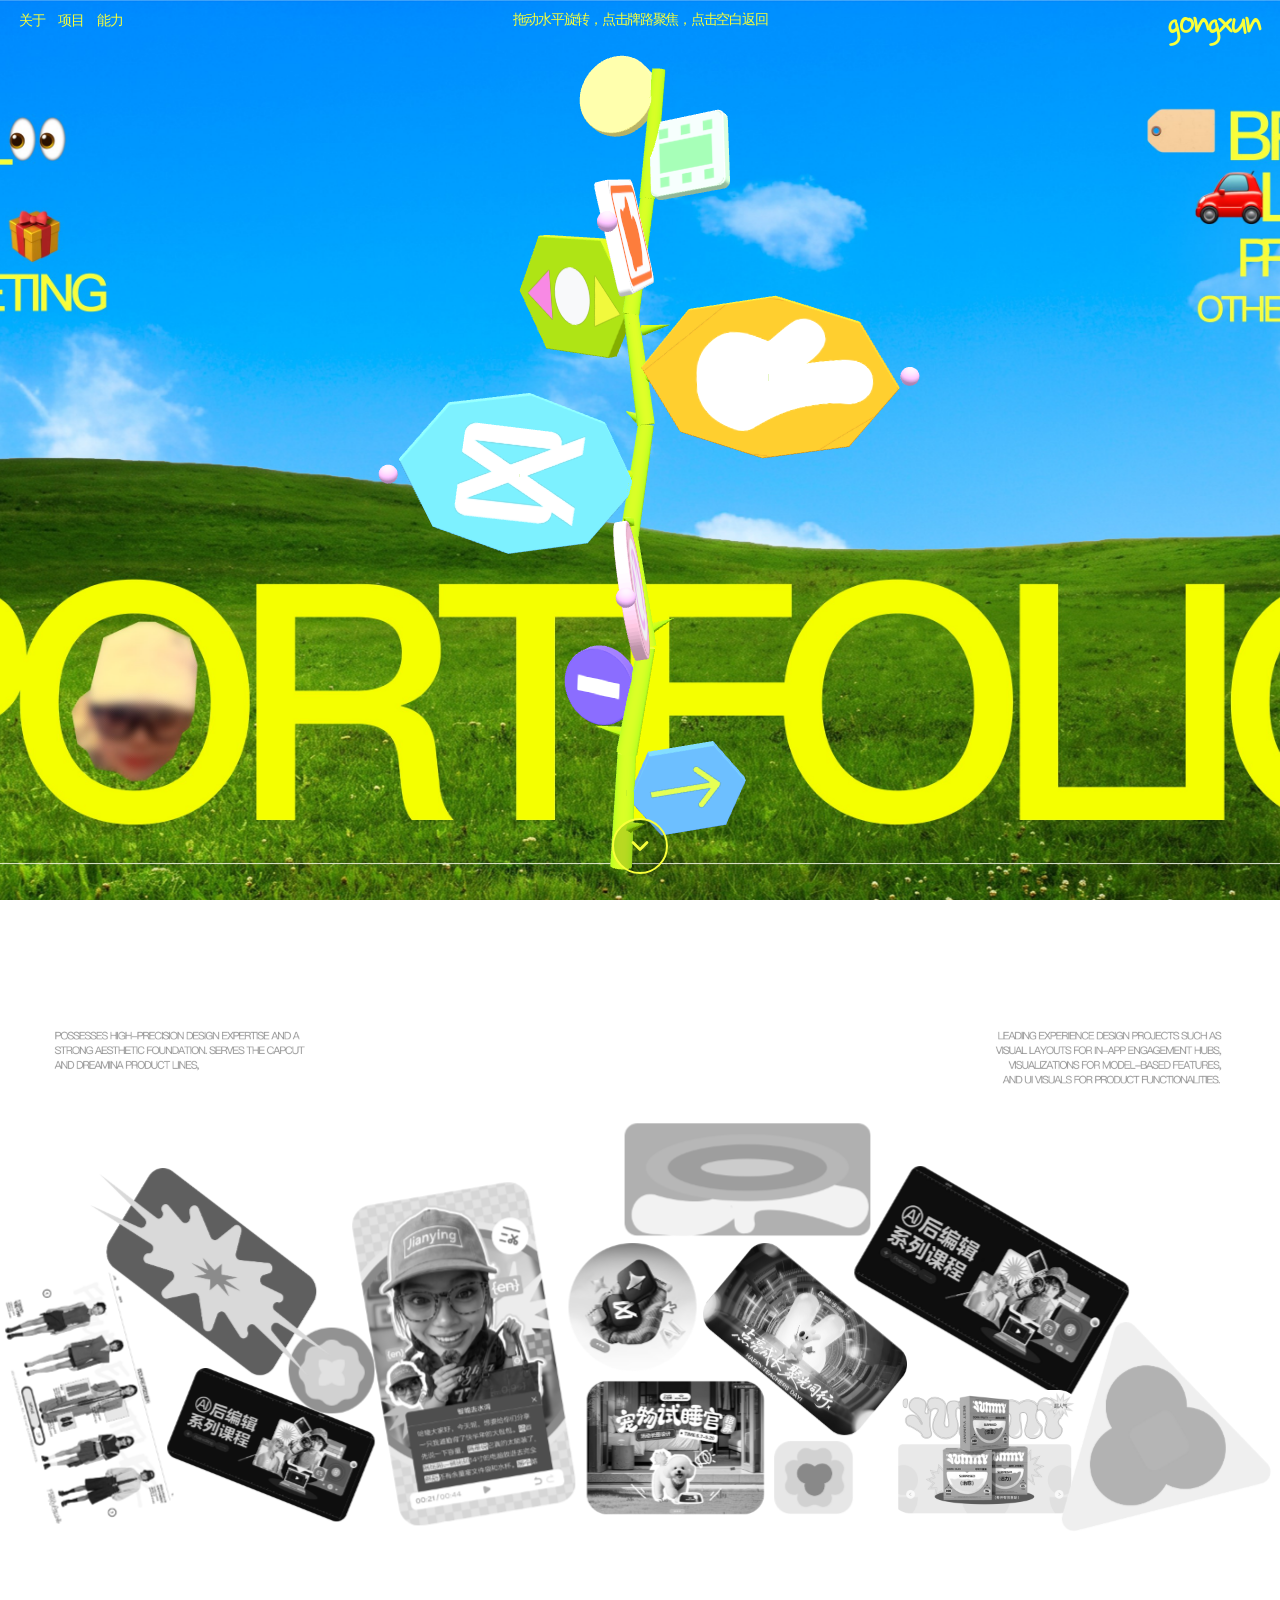
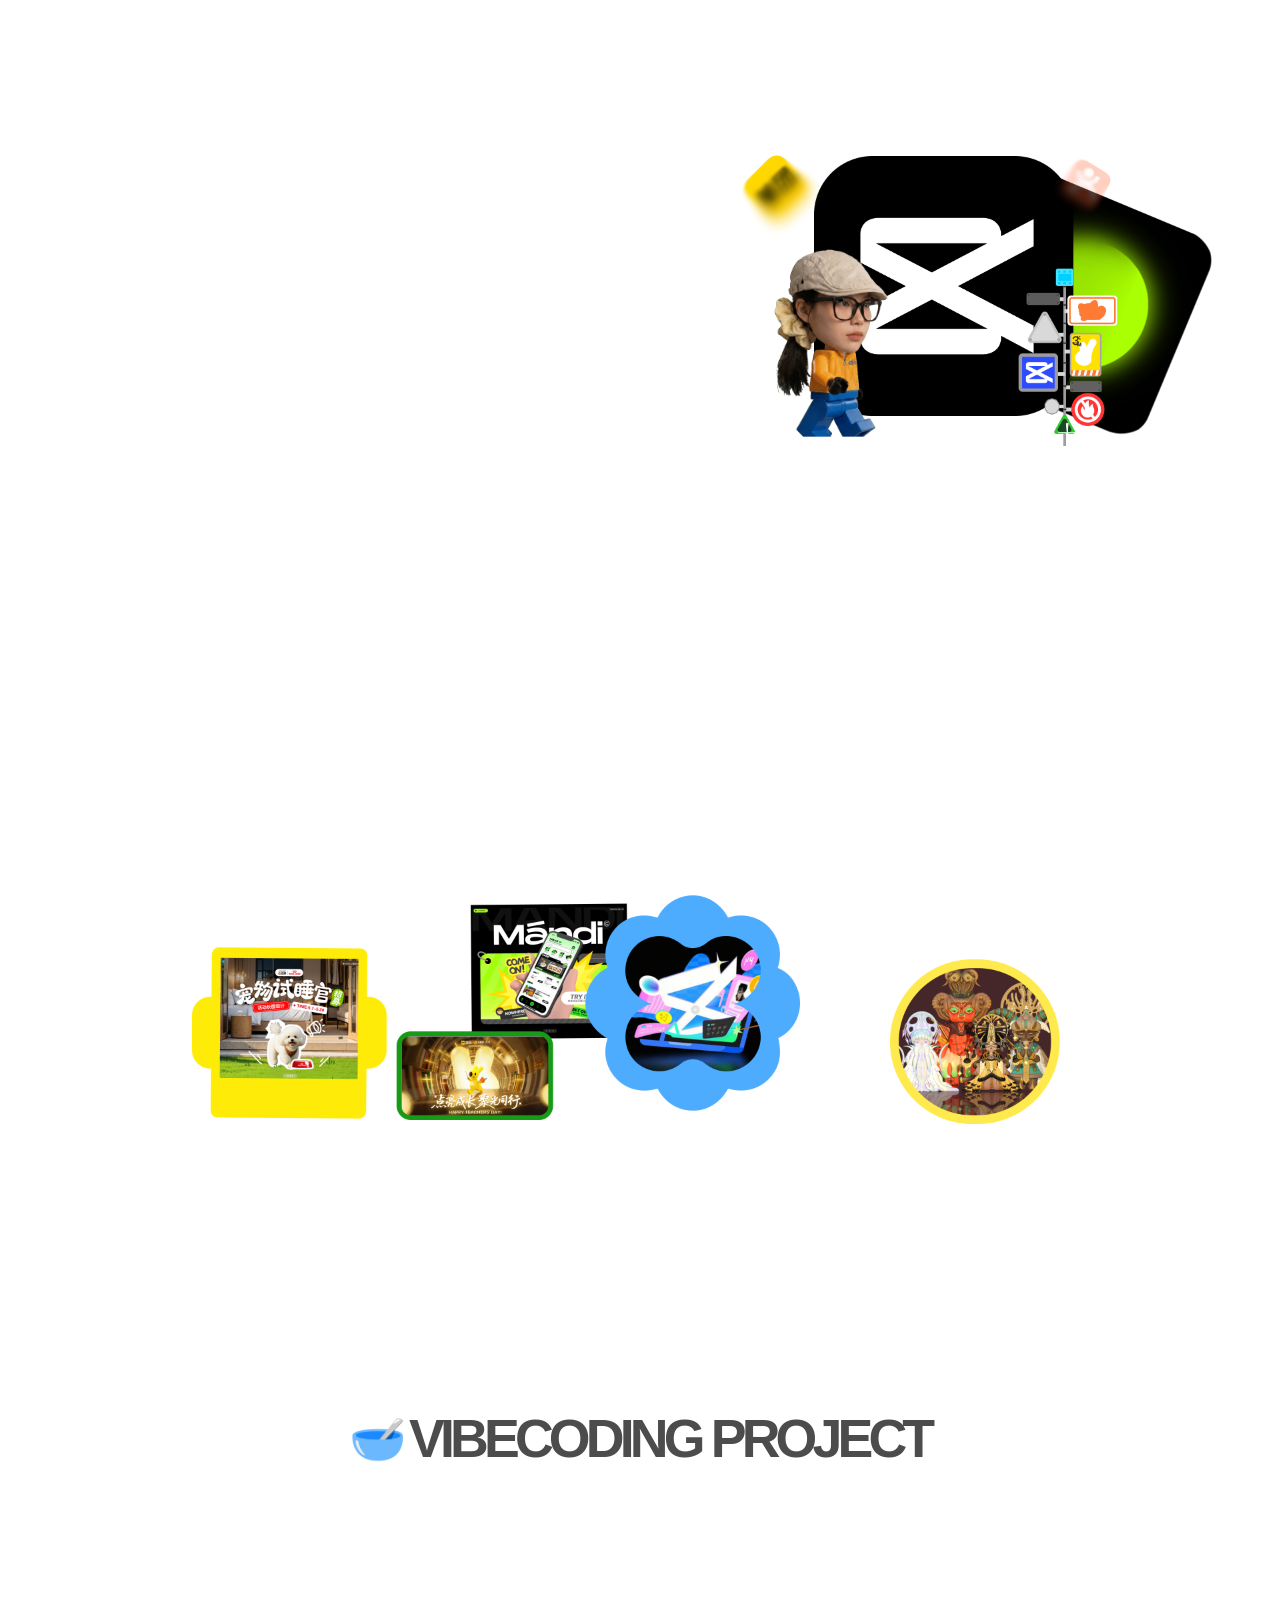
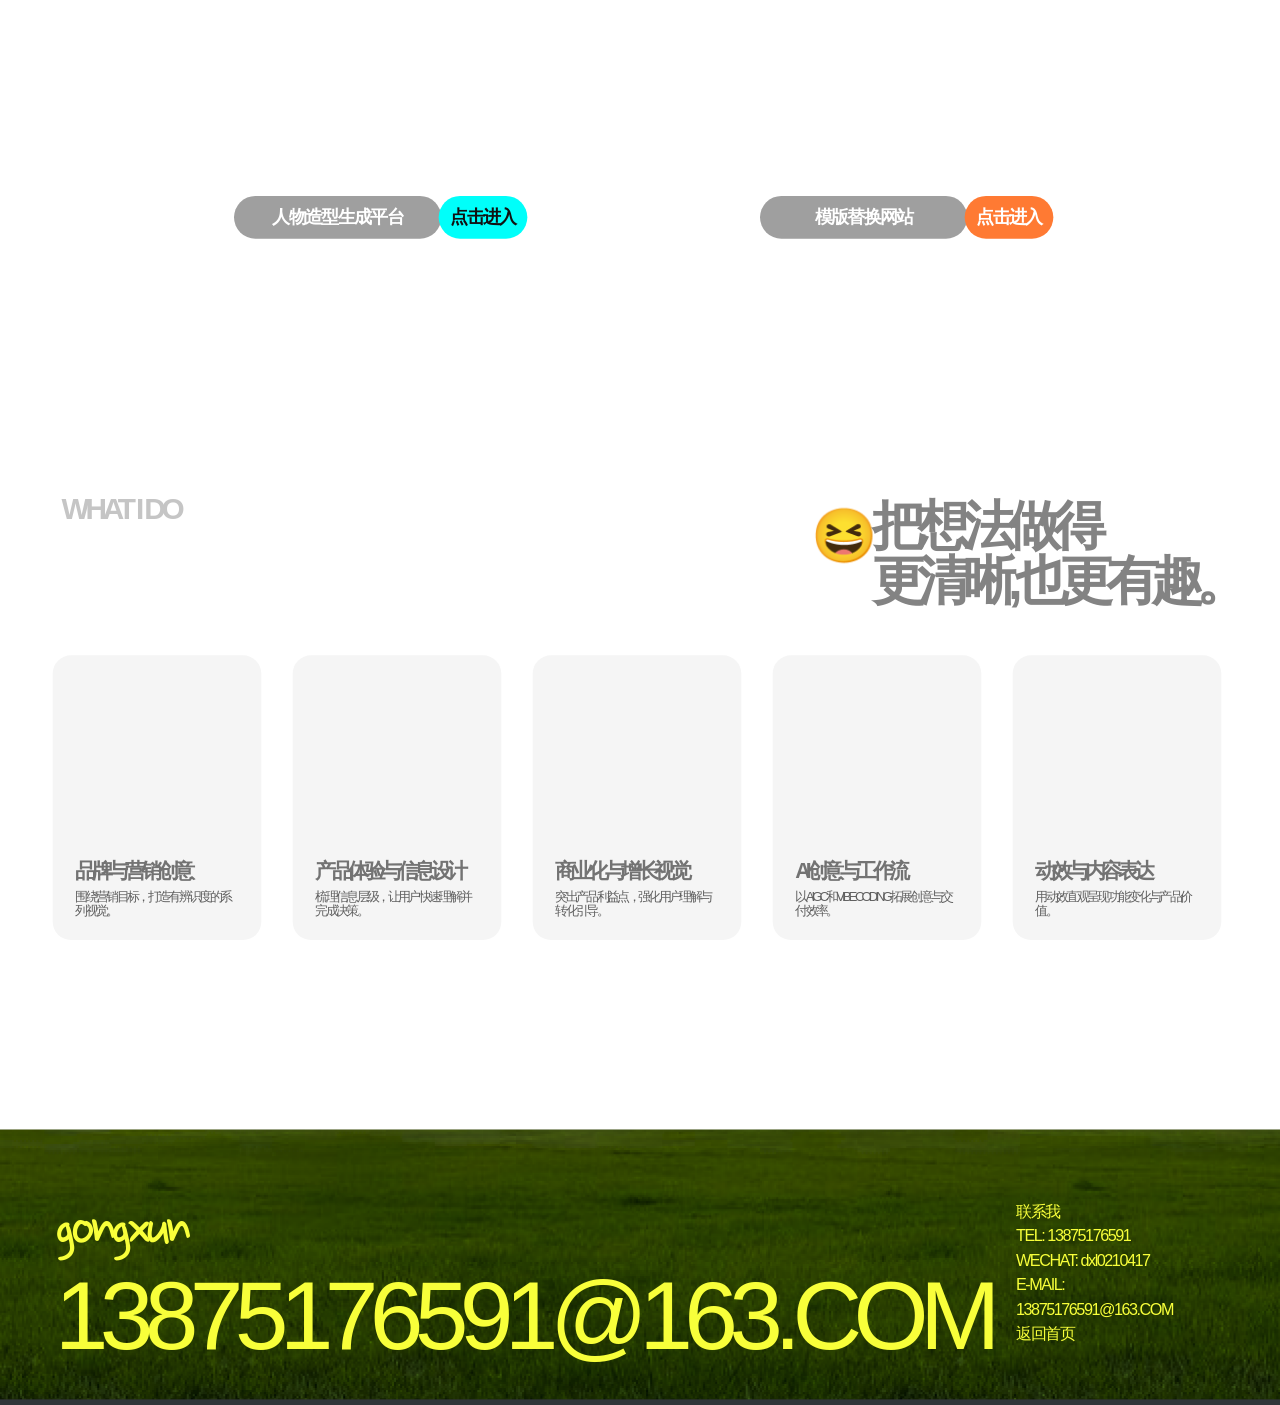
==== portfolio.html @ 045dfbf0 "raise second and third screen snap positions" ====
<!doctype html>
<html lang="zh-CN">
<head>
<meta charset="UTF-8">
<meta name="viewport" content="width=device-width,initial-scale=1,maximum-scale=1,user-scalable=no">
<meta http-equiv="Cache-Control" content="no-store,no-cache,must-revalidate">
<title>gongxun · PORTFOLIO</title>
<link rel="preconnect" href="https://fonts.googleapis.com">
<link rel="preconnect" href="https://fonts.gstatic.com" crossorigin>
<link rel="preload" as="image" href="images/figma-home/portfolio-bg.jpg" fetchpriority="high">
<link href="https://fonts.googleapis.com/css2?family=Nanum+Pen+Script&display=swap" rel="stylesheet">
<style>
*{box-sizing:border-box;margin:0;padding:0}
html,body{width:100%;overflow-x:hidden;background:#fff}
html{scrollbar-width:none}
html::-webkit-scrollbar{display:none}
body{font-family:"PingFang SC","PingFang TC",-apple-system,sans-serif;color:#F8FF3A}
.hero{position:relative;width:100vw;height:100vh;height:100dvh;overflow:hidden;background:#099ff2}
.bg-full{position:absolute;inset:-1px;z-index:0;background:url('images/figma-home/portfolio-bg.jpg') center/cover no-repeat;transition:filter .6s ease,transform .6s ease}
body.detail-on .bg-full{filter:blur(18px) saturate(1.15);transform:scale(1.12)}
#stage3d{position:absolute;inset:0;z-index:1;display:block;width:100%;height:100%;touch-action:none;cursor:grab}
#stage3d:active{cursor:grabbing}
.board{position:absolute;left:50%;top:0;width:1920px;height:1002px;transform:translateX(-50%);transform-origin:top center;z-index:2;pointer-events:none}
.nav{position:absolute;left:29px;top:15px;display:flex;gap:20px;pointer-events:auto}
.nav a{font-size:20.7px;letter-spacing:-0.09em;line-height:29px;color:#F8FF3A;text-decoration:none;cursor:pointer;font-weight:400}
.nav a:hover{text-decoration:underline;text-underline-offset:4px}
.hint{position:absolute;left:50%;top:14px;transform:translateX(-50%);font-size:21.2px;letter-spacing:-0.09em;line-height:30px;white-space:nowrap;color:#F8FF3A}
.logo{position:absolute;right:32px;top:0;font-family:'Nanum Pen Script',cursive;font-size:66px;line-height:76px;letter-spacing:-0.09em;color:#F8FF3A}
.scroll-arrow{position:absolute;left:50%;bottom:26px;transform:translateX(-50%);z-index:5;width:56px;height:56px;border-radius:50%;border:2.5px solid #F8FF3A;color:#F8FF3A;background:rgba(0,0,0,.15);display:flex;align-items:center;justify-content:center;cursor:pointer;pointer-events:auto;transition:opacity .45s ease;animation:arrowBob 1.7s ease-in-out infinite}
.scroll-arrow svg{width:28px;height:28px}
.scroll-arrow:hover{background:rgba(248,255,58,.2)}
@keyframes arrowBob{0%,100%{transform:translateX(-50%) translateY(0)}50%{transform:translateX(-50%) translateY(9px)}}
.detail-panel{position:fixed;z-index:3;top:22%;pointer-events:none;opacity:0;transition:opacity .5s ease .18s,transform .5s ease .18s}
.detail-panel.side-r{right:3.5%;width:39%;text-align:left;transform:translateX(40px)}
.detail-panel.side-l{left:3.5%;width:39%;text-align:left;transform:translateX(-40px)}
body.detail-on .detail-panel{opacity:1;transform:none}
.dt{font-size:min(32px,1.67vw);font-weight:600;color:#fff;letter-spacing:-0.06em;line-height:1.4;text-shadow:0 2px 18px rgba(0,40,80,.45)}
.dm{margin-top:.8em;font-size:min(19px,.99vw);line-height:1.5;color:rgba(255,255,255,.9);letter-spacing:-0.04em;text-shadow:0 2px 14px rgba(0,40,80,.4)}
.db{font-size:min(19px,.99vw);line-height:1.65;color:rgba(255,255,255,.96);letter-spacing:-0.03em;margin-top:.5em;text-shadow:0 2px 14px rgba(0,40,80,.45)}
.lower{position:relative;width:100%;overflow:hidden;background:#fff}
.lower-inner{position:absolute;left:50%;top:0;width:1920px;height:5558px;transform:translateX(-50%);transform-origin:top center}
.lower-inner img{position:absolute;display:block;user-select:none;-webkit-user-drag:none}
.sec1{top:0;left:-3px;width:1920px;height:2394px}
.sec2{top:1821px;left:-14px;width:1941px;height:1552px}
.grass{top:3950px;left:-61px;width:2107px;height:999px}
.wcard{position:absolute;top:4433px;width:313px;height:427px;background:#f5f5f5;border-radius:27.5px}
.wc1{left:79px}.wc2{left:439px}.wc3{left:799px}.wc4{left:1159px}.wc5{left:1519px}
.wcard .f1{left:41px;top:39px;width:229px;height:229px}
.wcard .f2a{left:41px;top:39px;width:229px;height:229px}
.wcard .f2b{left:48px;top:46px;width:215px;height:215px}
.wcard .f3b{left:44px;top:43px;width:225px;height:225px}
.wcard .f3a{left:44px;top:32px;width:229px;height:229px}
.wcard .f4{left:37px;top:39px;width:238px;height:228px}
.wcard .f5a{left:44px;top:43px;width:225px;height:225px}
.wcard .f5b{left:55px;top:55px;width:202px;height:202px}
.wc-title{position:absolute;left:34px;top:307px;font-weight:600;font-size:31.8px;line-height:33px;letter-spacing:-7.3px;color:#737373;white-space:nowrap}
.wc-desc{position:absolute;left:34px;top:351px;width:244px;font-weight:300;font-size:19.8px;line-height:20.5px;letter-spacing:-4.5px;color:#606060}
.foot{position:absolute;left:-31px;top:5144px;width:1982px;height:693px;overflow:hidden}
.foot>img{left:0;top:0;width:1982px;height:693px}
.foot::after{content:"";position:absolute;left:0;top:405px;width:100%;height:9px;background:#303438;z-index:2}
.foot-gx{position:absolute;left:113px;top:100px;font-family:'Nanum Pen Script',cursive;font-weight:400;font-size:94.5px;line-height:109px;letter-spacing:-8.5px;color:#F8FF3A}
.foot-contact{position:absolute;left:1555px;top:105px;width:308px;font-weight:400;font-size:24.3px;line-height:36.8px;letter-spacing:-2.2px;color:#F8FF3A;white-space:pre-line;text-align:left}
.foot-email{position:absolute;left:113px;top:170px;font-weight:400;font-size:144.8px;line-height:218.7px;letter-spacing:-13px;color:#F8FF3A;white-space:nowrap;text-transform:uppercase}
.profile-composition{position:absolute;left:0;top:1200px;width:1920px;height:700px;overflow:hidden;background:#fff;z-index:4;color:#969696}
.profile-copy-img{position:absolute;left:117px;top:84px;width:714px;height:533px;z-index:2}
.collage-blank{position:absolute;left:-80px;top:302px;width:2080px;height:784px;background:#fff;z-index:2}
.piece-wrap{position:absolute;left:0;top:0;z-index:3;will-change:transform;backface-visibility:hidden;transform-style:preserve-3d;contain:layout paint;pointer-events:auto;-webkit-user-drag:none}
.piece{position:absolute;left:0;top:0;width:100%;height:100%;pointer-events:none;-webkit-user-drag:none;user-select:none}
.pc-gray{filter:grayscale(1)}
.pc-color{opacity:0;transition:opacity .35s ease}
.piece-wrap:hover .pc-color{opacity:1}
#sceneLayer{position:absolute;left:0;top:0;width:100%;height:100%;z-index:3;pointer-events:none}
.scene-img{position:absolute;display:block;-webkit-user-drag:none;user-select:none;pointer-events:none;transform-origin:50% 50%}
.scene-fan{will-change:transform}
.scene-hit{position:absolute;left:990px;top:20px;width:900px;height:650px;z-index:8;pointer-events:auto}
.vibe-link{position:absolute;z-index:9;display:block}
.garden-blank{position:absolute;left:-80px;top:1997px;width:2080px;height:1009px;background:#fff;z-index:1}
.garden-base{position:absolute;left:282.9px;top:2540.9px;width:1303px;height:331.5px;z-index:2;pointer-events:none;user-select:none;-webkit-user-drag:none}
.garden-title{position:absolute;left:501px;top:2105px;width:917px;z-index:4;font-weight:600;font-size:80.5px;line-height:83.4px;letter-spacing:-7.25px;color:#4c4c4c;text-transform:uppercase;white-space:nowrap;opacity:0;transition:opacity .6s ease;display:flex;align-items:center;justify-content:center}
.garden-title.shown{opacity:1}
.section-title-icon{display:flex;align-items:center;justify-content:center;flex:none;font-size:69px;line-height:1;letter-spacing:0;margin-right:4px}
.section-title-text{display:block}
.garden-label{position:absolute;z-index:4;color:#6a6a6a;font-size:19.35px;line-height:31px;white-space:nowrap;pointer-events:none;opacity:0;transition:opacity .55s ease}
.garden-label.shown{opacity:1}
.garden-label .zh{font-weight:600}
.garden-label .en{font-weight:400;margin-top:-10.4px}
#gardenSvg{position:absolute;left:0;top:0;width:1920px;height:5558px;z-index:4;pointer-events:none;overflow:visible}
#gardenSvg path,#gardenSvg circle{opacity:0;transition:opacity .55s ease}
#gardenSvg path.shown,#gardenSvg circle.shown{opacity:1}
.vibe-blank{position:absolute;left:-80px;top:3006px;width:2080px;height:944px;background:#fff;z-index:1}
.vibe-shot{z-index:2;border-radius:41px;object-fit:cover}
.vibe-title{position:absolute;left:501px;top:3167px;width:917px;z-index:4;font-weight:600;font-size:80.5px;line-height:83.4px;letter-spacing:-7.25px;color:#4c4c4c;text-transform:uppercase;white-space:nowrap;display:flex;align-items:center;justify-content:center}
.vibe-pill{position:absolute;z-index:4;height:64px;border-radius:32px;background:#9f9f9f;display:flex;align-items:center;justify-content:center;font-weight:600;font-size:27.1px;line-height:28.1px;letter-spacing:-2.44px;color:#fff}
.vibe-btn{position:absolute;z-index:4;width:133px;height:64px;border-radius:32px;display:flex;align-items:center;justify-content:center;font-weight:600;font-size:27.1px;line-height:28.1px;letter-spacing:-2.44px}
.vibe-btn.cyan{background:#00fffa;color:#111}
.vibe-btn.orange{background:#ff7a33;color:#fff}
.what-en{position:absolute;left:34px;top:4191px;width:295px;z-index:4;font-weight:600;font-size:44.65px;line-height:46.26px;letter-spacing:-6.25px;color:#c5c5c5;text-align:center}
.what-emoji{position:absolute;left:1216px;top:4213px;width:80px;height:59px;z-index:4;font-size:79.7px;line-height:82.6px;overflow:visible}
.what-cn{position:absolute;left:1308px;top:4198px;width:565px;z-index:4;font-weight:600;font-size:79.7px;line-height:82.6px;letter-spacing:-11.96px;color:#838383}
#flowerMask{position:absolute;left:0;top:0;width:100%;height:100%;z-index:2;pointer-events:none}
#flowerMask img{position:absolute;display:block}
#flowerLayer{position:absolute;left:0;top:0;width:100%;height:100%;z-index:3;pointer-events:none}
.flower{position:absolute;transform-origin:50% 100%;pointer-events:auto;cursor:pointer;will-change:transform}
.flower img{position:absolute;display:block;pointer-events:none;-webkit-user-drag:none;user-select:none}
.flower.nopdf{cursor:default}
.pdf-backdrop{position:fixed;inset:0;z-index:50;display:flex;align-items:center;justify-content:center;background:rgba(28,28,32,.42);backdrop-filter:blur(14px);-webkit-backdrop-filter:blur(14px);opacity:0;pointer-events:none;transition:opacity .3s ease}
.pdf-backdrop.open{opacity:1;pointer-events:auto}
.pdf-win{position:relative;width:min(88vw,1040px);height:84vh;max-height:880px;background:#4b4f54;border-radius:24px;overflow:hidden;box-shadow:0 30px 90px rgba(0,0,0,.38);display:flex;flex-direction:column;transform:scale(.95) translateY(12px);transition:transform .32s cubic-bezier(.22,1,.36,1)}
.pdf-backdrop.open .pdf-win{transform:scale(1) translateY(0)}
.pdf-bar{position:absolute;top:0;left:0;right:0;z-index:3;display:flex;align-items:center;gap:14px;padding:0 22px;height:62px;background:rgba(255,255,255,.86);backdrop-filter:blur(14px);-webkit-backdrop-filter:blur(14px);border-bottom:1px solid rgba(0,0,0,.06);transition:opacity .28s ease,transform .28s ease}
.pdf-win.idle .pdf-bar{opacity:0;transform:translateY(-12px);pointer-events:none}
.pdf-title{font-weight:600;font-size:17px;color:#333;letter-spacing:-.2px;flex:1;min-width:0;white-space:nowrap;overflow:hidden;text-overflow:ellipsis}
.pdf-ext{flex:none;font-size:13px;font-weight:600;color:#777;border:1px solid #dcdcdc;border-radius:20px;padding:5px 12px;text-decoration:none;transition:border-color .2s,color .2s,background .2s}
.pdf-ext:hover{border-color:#bbb;color:#444;background:rgba(255,255,255,.7)}
.pdf-close{flex:none;width:38px;height:38px;border-radius:50%;border:none;background:#f0f0f0;color:#666;font-size:17px;line-height:1;cursor:pointer;display:flex;align-items:center;justify-content:center;transition:background .2s,color .2s}
.pdf-close:hover{background:#e2e2e2;color:#111}
.pdf-scroll{flex:1;overflow-y:auto;overflow-x:hidden;overflow-anchor:none;display:flex;flex-direction:column;align-items:stretch;gap:0;padding:0;scrollbar-width:none;-ms-overflow-style:none}
.pdf-scroll::-webkit-scrollbar{width:0;height:0;display:none}
.pdf-page{flex:none;width:100%;background:#fff;overflow:hidden}
.pdf-page canvas{display:block;width:100%;height:auto}
.pdf-loading{margin:auto;color:rgba(255,255,255,.85);font-size:15px;letter-spacing:.5px}
.pdf-fallback{flex:1;width:100%;border:0;background:#fff}
html.pdf-lock,body.pdf-lock{overflow:hidden}
</style>
<script type="importmap">{"imports":{"three":"./vendor/three.module.js","three/addons/":"./vendor/three-addons/"}}</script>
</head>
<body>
<section class="hero">
<div class="bg-full"></div>
<div class="board">
  <nav class="nav">
    <a href="#">关于</a>
    <a href="#">项目</a>
    <a href="#">能力</a>
  </nav>
  <div class="hint">拖动水平旋转，点击牌路聚焦，点击空白返回</div>
  <div class="logo">gongxun</div>
</div>
<!-- #region debug-point A:canvas-access -->
<canvas id="stage3d" role="button" aria-label="3D 藤蔓调试画布"></canvas>
<!-- #endregion -->
<div class="scroll-arrow" id="scrollArrow" role="button" aria-label="向下滚动"><svg viewBox="0 0 24 24" fill="none" stroke="currentColor" stroke-width="2.4" stroke-linecap="round" stroke-linejoin="round"><path d="M6 9l6 6 6-6"/></svg></div>
</section>
<div class="detail-panel" id="detailPanel">
  <div class="dt" id="dTitle"></div>
  <div class="dm" id="dMeta"></div>
  <div id="dBody"></div>
</div>
<div class="pdf-backdrop" id="pdfBackdrop">
  <div class="pdf-win" role="dialog" aria-modal="true" aria-labelledby="pdfTitle">
    <div class="pdf-bar">
      <div class="pdf-title" id="pdfTitle"></div>
      <a class="pdf-ext" id="pdfExt" href="#" target="_blank" rel="noopener">新窗口打开</a>
      <button class="pdf-close" id="pdfClose" aria-label="关闭">✕</button>
    </div>
    <div class="pdf-scroll" id="pdfScroll"></div>
  </div>
</div>
<main class="lower" id="lower">
<div class="lower-inner" id="lowerInner">
  <img class="sec1" data-src="images/figma-home/lower-sec1.png" alt="" loading="lazy" decoding="async">
  <img class="sec2" data-src="images/figma-home/lower-sec2.png" alt="" loading="lazy" decoding="async">
  <section class="profile-composition" id="profile" aria-label="个人简介">
    <img class="profile-copy-img" src="images/figma-home/profile-copy-hd.png?v=20260921" alt="龚珣个人简介" decoding="async">
    <div id="sceneLayer"></div>
    <div class="scene-hit" id="sceneHit" tabindex="0" aria-label="右侧动态场景"></div>
  </section>
  <img class="grass" data-src="images/figma-home/lower-grass.png" alt="" loading="lazy" decoding="async">
  <div class="collage-blank"></div>
  <div id="pieceLayer"></div>
  <div id="flowerMask"></div>
  <div id="flowerLayer"></div>
  <div class="garden-blank"></div>
  <img class="garden-base" data-src="images/figma-home/garden-base.png?v=20260901b" alt="" loading="lazy" decoding="async">
  <div class="garden-title"><span class="section-title-icon">🔑</span><span class="section-title-text">Key Projects</span></div>
  <svg id="gardenSvg" viewBox="0 0 1920 5558" xmlns="http://www.w3.org/2000/svg">
    <g stroke="#b5b5b5" stroke-width="2" fill="none">
      <path d="M356 2411 V2458"/>
      <path d="M645 2336 V2598"/>
      <path d="M914 2285 V2352"/>
      <path d="M1074 2336 V2410"/>
      <path d="M1317 2321 V2438"/>
      <path d="M1609 2449 V2523 H1562"/>
    </g>
    <g>
      <circle cx="356" cy="2413" r="5" fill="#ffe100"/>
      <circle cx="645" cy="2336" r="5" fill="#179b17"/>
      <circle cx="914" cy="2285" r="5" fill="#ff9009"/>
      <circle cx="1074" cy="2336" r="5" fill="#4eacff"/>
      <circle cx="1317" cy="2320" r="5" fill="#e7ff30"/>
      <circle cx="1609" cy="2449" r="5" fill="#ffea4e"/>
    </g>
  </svg>
  <div class="garden-label" style="left:267px;top:2352px;width:295px"><div class="zh">大众点评实习设计作品</div><div class="en">Dazhong Dianping Design Works</div></div>
  <div class="garden-label" style="left:549px;top:2275px;width:203px"><div class="zh">美团实习设计作品</div><div class="en">Meituan Design Works</div></div>
  <div class="garden-label" style="left:835px;top:2223px;width:150px"><div class="zh">IU设计作品</div><div class="en">IU Design Works</div></div>
  <div class="garden-label" style="left:1016px;top:2267px;width:238px"><div class="zh">剪映商业化设计作品</div><div class="en">Commercial Design Works</div></div>
  <div class="garden-label" style="left:1232px;top:2236px;width:203px"><div class="zh">品牌设计作品</div><div class="en">Internship design work</div></div>
  <div class="garden-label" style="left:1534px;top:2386px;width:148px"><div class="zh">IP设计作品</div><div class="en">IP Design Works</div></div>
  <div class="vibe-blank"></div>
  <img class="vibe-shot" src="images/figma-home/vibe-studio.png?v=20260921" style="left:181px;top:3332px;width:741px;height:383px" alt="人物造型生成平台工作台" decoding="async">
  <img class="vibe-shot" data-src="images/figma-home/vibe-poster.png" style="left:988px;top:3332px;width:743px;height:383px" alt="模版替换网站工作台" loading="lazy" decoding="async">
  <div class="vibe-title"><span class="section-title-icon">🥣</span><span class="section-title-text">Vibecoding project</span></div>
  <div class="vibe-pill" style="left:351px;top:3744px;width:311px">人物造型生成平台</div>
  <div class="vibe-pill" style="left:1140px;top:3744px;width:311px">模版替换网站</div>
  <div class="vibe-btn cyan" style="left:658px;top:3744px">点击进入</div>
  <div class="vibe-btn orange" style="left:1447px;top:3744px">点击进入</div>
  <a class="vibe-link" href="https://figure-atelier-style-skills.popo20190919.chatgpt.site/atelier" target="_blank" rel="noopener" style="left:658px;top:3744px;width:133px;height:64px" aria-label="进入人物造型生成平台"></a>
  <a class="vibe-link" href="poster.html" style="left:1447px;top:3744px;width:133px;height:64px" aria-label="进入模版替换网站"></a>
  <div class="what-en">WHAT I DO</div>
  <div class="what-emoji">😆</div>
  <div class="what-cn">把想法做得<br>更清晰,也更有趣。</div>
  <div class="wcard wc1">
    <img class="f1" data-src="images/figma-home/flower1.png" alt="" loading="lazy" decoding="async">
    <div class="wc-title">品牌与营销创意</div>
    <div class="wc-desc">围绕营销目标，打造有辨识度的系列视觉。</div>
  </div>
  <div class="wcard wc2">
    <img class="f2a" data-src="images/figma-home/flower2-bg.png" alt="" loading="lazy" decoding="async">
    <img class="f2b" data-src="images/figma-home/flower2-fg.png" alt="" loading="lazy" decoding="async">
    <div class="wc-title">产品体验与信息设计</div>
    <div class="wc-desc">梳理信息层级，让用户快速理解并完成决策。</div>
  </div>
  <div class="wcard wc3">
    <img class="f3b" data-src="images/figma-home/flower3-bg.png" alt="" loading="lazy" decoding="async">
    <img class="f3a" data-src="images/figma-home/flower3-fg.png" alt="" loading="lazy" decoding="async">
    <div class="wc-title">商业化与增长视觉</div>
    <div class="wc-desc">突出产品利益点，强化用户理解与转化引导。</div>
  </div>
  <div class="wcard wc4">
    <img class="f4" data-src="images/figma-home/flower5.png" alt="" loading="lazy" decoding="async">
    <div class="wc-title">AI创意与工作流</div>
    <div class="wc-desc">以AIGC和VIBE CODING拓展创意与交付效率。</div>
  </div>
  <div class="wcard wc5">
    <img class="f5a" data-src="images/figma-home/flower4-bg.png" alt="" loading="lazy" decoding="async">
    <img class="f5b" data-src="images/figma-home/flower4-fg.png" alt="" loading="lazy" decoding="async">
    <div class="wc-title">动效与内容表达</div>
    <div class="wc-desc">用动效直观呈现功能变化与产品价值。</div>
  </div>
  <footer class="foot">
    <img data-src="images/figma-home/lower-footer.png" alt="" loading="lazy" decoding="async">
    <div class="foot-gx">gongxun</div>
    <div class="foot-contact">联系我
TEL: 13875176591
WECHAT: dxl0210417
E-MAIL: 13875176591@163.COM
返回首页</div>
    <div class="foot-email">13875176591@163.com</div>
  </footer>
</div>
</main>
<script>
(function(){
  var io=new IntersectionObserver(function(es){
    es.forEach(function(en){
      if(en.isIntersecting){
        var im=en.target;
        if(im.dataset&&im.dataset.src){im.src=im.dataset.src;im.removeAttribute('data-src');}
        io.unobserve(im);
      }
    });
  },{rootMargin:'350px 0px'});
  function reg(n){if(n&&n.nodeType===1){if(n.tagName==='IMG'&&n.dataset&&n.dataset.src)io.observe(n);if(n.querySelectorAll)n.querySelectorAll('img[data-src]').forEach(function(im){io.observe(im);});}}
  document.querySelectorAll('img[data-src]').forEach(function(im){io.observe(im);});
  new MutationObserver(function(muts){
    muts.forEach(function(m){m.addedNodes&&m.addedNodes.forEach(reg);});
  }).observe(document.documentElement,{childList:true,subtree:true});
})();
</script>
<script type="module">
import * as THREE from'three';
import{OrbitControls}from'three/addons/controls/OrbitControls.js';

const scene=new THREE.Scene();
const camera=new THREE.PerspectiveCamera(31,innerWidth/innerHeight,.1,100);
camera.position.set(11.2,0.4,18.0);
const renderer=new THREE.WebGLRenderer({antialias:true,alpha:true,canvas:document.getElementById('stage3d')});
renderer.setPixelRatio(Math.min(devicePixelRatio,2));
renderer.setSize(innerWidth,innerHeight);
renderer.setClearColor(0x000000,0);
renderer.outputColorSpace=THREE.SRGBColorSpace;

scene.add(new THREE.HemisphereLight(0xffffff,0xc7c9cc,2.5));
const key=new THREE.DirectionalLight(0xffffff,3.5);key.position.set(6,10,9);scene.add(key);
const fill=new THREE.DirectionalLight(0xdbe3ef,1.4);fill.position.set(-8,3,-7);scene.add(fill);
const rig=new THREE.Group();scene.add(rig);

const trunkMat=new THREE.MeshStandardMaterial({color:0xb9ff12,roughness:.82,metalness:0}),
branchMat=new THREE.MeshStandardMaterial({color:0xa9ef00,roughness:.86,metalness:0}),
thornMat=new THREE.MeshStandardMaterial({color:0xa3e900,roughness:.88,metalness:0}),
budMat=new THREE.MeshStandardMaterial({color:0xf0b9f3,roughness:.88,metalness:0});

function cylinderSeg(a,b,r,mat,radial=18){
 const d=new THREE.Vector3().subVectors(b,a),m=new THREE.Vector3().addVectors(a,b).multiplyScalar(.5);
 const mesh=new THREE.Mesh(new THREE.CylinderGeometry(r*.84,r,d.length(),radial),mat);
 mesh.position.copy(m);
 mesh.quaternion.setFromUnitVectors(new THREE.Vector3(0,1,0),d.clone().normalize());
 rig.add(mesh);return mesh;
}
const trunkPts=[[-.28,-5.25,.02],[-.18,-3.75,.04],[.08,-2.35,-.03],[-.15,-.9,.02],[.08,.55,-.02],[-.12,2,.03],[.1,3.5,-.02],[.3,5.15,.02]].map(p=>new THREE.Vector3(...p));
for(let i=0;i<trunkPts.length-1;i++)cylinderSeg(trunkPts[i],trunkPts[i+1],.145-i*.007,trunkMat,22);
function trunkX(y){for(let i=0;i<trunkPts.length-1;i++){const a=trunkPts[i],b=trunkPts[i+1];if(y>=a.y&&y<=b.y)return THREE.MathUtils.lerp(a.x,b.x,(y-a.y)/(b.y-a.y));}return 0;}
[-4.72,-3.48,-2.12,-.72,.62,1.78,3.08,4.28].forEach((y,i)=>{
 const an=i*2.37+.42,rad=new THREE.Vector3(Math.cos(an),0,Math.sin(an));
 const base=new THREE.Vector3(trunkX(y),y,0).addScaledVector(rad,.11);
 const tip=base.clone().addScaledVector(rad,.38);tip.y+=i%2?.07:.12;
 const d=new THREE.Vector3().subVectors(tip,base);
 const th=new THREE.Mesh(new THREE.ConeGeometry(.075,d.length(),5),thornMat);
 th.position.addVectors(base,tip).multiplyScalar(.5);
 th.quaternion.setFromUnitVectors(new THREE.Vector3(0,1,0),d.normalize());
 rig.add(th);
});

const leaves=[
 {y:4.88,a:2.98,w:1.02,h:1.02,type:'circle',tilt:.13,roll:-.08,ci:1,side:-1},
 {y:3.98,a:-.08,w:1.03,h:.98,type:'round',map:'mint',tilt:-.14,roll:.1,ci:0,side:1},
 {y:2.92,a:1.18,w:2.2,h:1.34,type:'round',map:'orange-card',tilt:.2,roll:-.17,bud:1,ci:2,side:1},
 {y:2.30,a:3.48,w:2.46,h:1.56,type:'greenleaf',tilt:-.19,roll:.14,ci:3,side:-1},
 {y:1.18,a:-.38,w:3.3,h:2.07,type:'rabbit',map:'rabbit',tilt:.15,roll:-.09,bud:1,ci:4,side:1},
 {y:-.12,a:2.38,w:3.05,h:2.07,type:'bluepoly',tilt:-.17,roll:.12,bud:1,ci:5,side:-1},
 {y:-1.52,a:1.08,w:1.72,h:1.72,type:'circle',map:'fire',tilt:.16,roll:-.07,bud:1,ci:7,side:1},
 {y:-2.92,a:3.08,w:1.02,h:1.02,type:'circle',map:'minus',tilt:-.14,roll:.09,ci:8,side:-1},
 {y:-4.28,a:-.62,w:1.52,h:1.1,type:'arrowpoly',tilt:.18,roll:.16,ci:6,side:1}
];
const panelColors=[0xfff78e,0xcfffd4,0xffffff,0xb3e900,0xffb820,0x6ed8ff,0xffc7e1,0x7e61ff,0x5faafe];

const details=[
 {t:'关于我 / 视觉设计师',m:'2026 届应届 ｜ 坐标北京',b:[
  '以 3D 路标串联整个作品集导航，拖动路牌可以旋转，点击路牌查看对应板块',
  '方向覆盖视觉设计、品牌设计与 AIGC 创意生产，跟着路标依次探索',
  '底部 PORTFOLIO 大字 O 里的头像就是我本人']},
 {t:'导航 / 点击路牌聚焦',m:'拖动水平旋转 ｜ 单击查看详情',b:[
  '单击任意路牌：镜头推近聚焦，背景虚化并展开文字介绍',
  '继续单击其他路牌可直接切换详情内容',
  '点击空白处退出详情模式，返回全景视图']},
 {t:'美团大众点评 / 品牌营销设计师/实习',m:'时间：2025.03 - 2025.05 ｜ 累计落地项目：15+ ｜ 侧重点：整合营销全案 + 活动玩法页面',b:[
  '整合营销全案：洞察"携宠出游"新兴生活方式，联合皇家宠物食品品牌合作，针对有宠人群设计线上活动页与线下《住玩攻略》地图（宠物友好酒店+玩乐场所），传递"宠物友好"品牌形象，活动UV-CTR达0.72%',
  '活动玩法页面：从0到1完成多场景活动视觉策略与"收集贴纸"任务玩法页面设计',
  '活动KV与长图设计：负责解压n重奏、松江美食节、江西小炒等4个活动的头图KV与长图页面设计，其中松江美食节活动页曝光PV20万+、任务参与次数10万+，以动态视觉强化内容吸引力']},
 {t:'BRAND MARKETING / 品牌营销',m:'品牌设计 ｜ 2024 – 2026',b:[
  '品牌 VI 系统：标志、色彩、字体与应用规范搭建',
  '包装设计：结构、材质与印刷工艺全程跟进',
  'IP 形象与周边：从角色设定到实物打样落地']},
 {t:'美团 / 品牌创意设计师/实习',m:'时间：2025.06 - 2025.08 ｜ 累计落地项目：20+ ｜ 侧重点：AIGC设计提效 + 品牌文化实体产品',b:[
  '教师节全案视觉：主导2025教师节活动设计，AIGC工具2天产出3版KV一次性通过，完成30+物料延展',
  'AIGC流程提效：团队AIGC核心应用者，设计可复用AI模板赋能非设计人员快速产出',
  '文化实体产品：主导文化贴纸、玩具包装等实体产品设计，全程跟进印刷生产与质量把控',
  'AI视频生成：利用AI视频生成公众号动态图标系统，参与袋鼠大艺术家宣传片AI视频分镜与转场设计']},
 {t:'剪映 / 产品体验设计师/工作',m:'时间：2026.7 - 至今+2025.11 -2026.2 ｜ 累计落地项目：10+ ｜ 侧重点：商业化活动视觉 + UG增长视觉',b:[
  '商业化活动视觉：负责剪映春节会员活动、剪映×即梦联合会员及 Dreamina 海外会员折扣等项目，完成活动主视觉、会员页面、营销弹窗与多状态界面设计，强化折扣、权益与分享奖励的视觉传达。',
  'UG增长视觉：负责剪映“智能去水词”投放承接弹窗及 Dreamina Seedance 2.0/2.5 模型促活项目，输出静态图、GIF、EDM与Landing Page，将产品功能和模型能力转译为直观卖点。',
  '外部渠道视觉：负责剪映PC联想商店系列Banner设计，围绕产品功能、品牌心智与教程内容完成多尺寸适配，支持约 1.85亿曝光资源上线。',
  'aigc视觉体系沉淀：基于高频设计场景沉淀营销模板、人物素材与视觉组件，探索AIGC辅助人物生成与系列物料延展，提升视觉一致性和复用效率。']},
 {t:'PROJECTS / 项目实践',m:'项目经历 ｜ 2023 – 2026',b:[
  '校园与公益项目：用设计解决真实的传播问题',
  '跨界协作：与插画、摄影、开发团队联合创作',
  '设计竞赛：多项竞赛入围与获奖经历']},
 {t:'网易雷火工作室 / 品牌营销设计师/实习',m:'时间：2024.06 - 2024.11 ｜ 累计落地项目：30+ ｜ 侧重点：游戏IP营销物料 + 视觉资产管理',b:[
  '游戏IP宣发物料：对接《永劫无间》等3个游戏IP，独立完成角色宣传卡、预热海报、线下展架等物料',
  '视觉资产管理：分类归档200+视觉素材搭建团队素材库，助力设计效率提升30%',
  '游戏周边设计：主导《永劫无间》CP30周边设计，获玩家社群高频转发，强化用户粘性']},
 {t:'能力矩阵 / SKILLS',m:'工具与方法',b:[
  '平面设计：Photoshop / Illustrator / Figma',
  '三维与动效：Blender / Three.js / C4D 基础',
  'AI 工具：Midjourney / 即梦 / AIGC 视频',
  '设计方法：品牌策略 / 视觉传达 / 印刷工艺']},
 {t:'OTHER DESIGN / 其他设计',m:'插画与实验',b:[
  '手绘插画与涂鸦：个人化的兴趣表达',
  '实验性版式：打破网格的自由排版探索',
  '摄影记录：生活里的色彩与构图采集']}
];

function panelShape(type,w,h,g=0){
 const s=new THREE.Shape(),W=w/2+g,H=h/2+g;
 if(type==='circle'){s.absarc(0,0,W,0,Math.PI*2);return s;}
 if(type==='round'){const r=Math.min(W,H)*.18;s.moveTo(-W+r,-H);s.lineTo(W-r,-H);s.quadraticCurveTo(W,-H,W,-H+r);s.lineTo(W,H-r);s.quadraticCurveTo(W,H,W-r,H);s.lineTo(-W+r,H);s.quadraticCurveTo(-W,H,-W,H-r);s.lineTo(-W,-H+r);s.quadraticCurveTo(-W,-H,-W+r,-H);s.closePath();return s;}
 let pts=[[-1,0],[-.66,-.76],[0,-1],[.66,-.76],[1,0],[.66,.76],[0,1],[-.66,.76]];
 if(type==='greenleaf'||type==='arrowpoly')pts=[[-1,0],[-.56,-1],[.56,-1],[1,0],[.56,1],[-.56,1]];
 pts.forEach((p,i)=>{const x=p[0]*W,y=p[1]*H;i?s.lineTo(x,y):s.moveTo(x,y);});
 s.closePath();return s;
}
function panelGeo(type,w,h,g=0){return new THREE.ShapeGeometry(panelShape(type,w,h,g),48);}
function setUV(g,w,h){const p=g.attributes.position,u=g.attributes.uv;for(let i=0;i<p.count;i++)u.setXY(i,p.getX(i)/w+.5,p.getY(i)/h+.5);u.needsUpdate=true;return g;}

const mapLoader=new THREE.TextureLoader(),maps={};
['mint','orange-card','rabbit','fire','minus','arrow-g','capcut-logo','shapes-symbols'].forEach(n=>{
 const t=mapLoader.load('images/vine/'+n+'.png');
 t.colorSpace=THREE.SRGBColorSpace;t.anisotropy=8;maps[n]=t;
});

function barBetween(a,b,r1,r2,mat){
  const v=new THREE.Vector3().subVectors(b,a),l=v.length();
  const m=new THREE.Mesh(new THREE.CylinderGeometry(r2,r1,l,10),mat);
  m.position.copy(a).addScaledVector(v,.5);
  m.quaternion.setFromUnitVectors(new THREE.Vector3(0,1,0),v.clone().normalize());
  return m;
}
const clickables=[],armList=[];
leaves.forEach((s,i)=>{
 const col=panelColors[i];
 const arm=new THREE.Group();
 arm.position.set(trunkX(s.y),s.y,0);
 arm.rotation.y=-s.a;
 arm.userData.baseRotY=-s.a;
 rig.add(arm);armList.push(arm);
 const reach=new THREE.Group();arm.add(reach);arm.userData.reach=reach;
 const lx=s.w*.5+.045,ly=s.roll*.28;
 reach.add(barBetween(new THREE.Vector3(0,0,0),new THREE.Vector3(lx,ly,0),.075,.05,branchMat));
 const leaf=new THREE.Group();
 leaf.position.set(lx,ly,0);
 leaf.rotation.set(s.tilt,0,s.roll);
 leaf.userData.baseZ=0;
 reach.add(leaf);
 const bodyGeo=new THREE.ExtrudeGeometry(panelShape(s.type,s.w,s.h),{depth:.13,bevelEnabled:true,bevelSize:.014,bevelThickness:.014,bevelSegments:3,curveSegments:48});
 bodyGeo.center();
 const body=new THREE.Mesh(bodyGeo,new THREE.MeshStandardMaterial({color:col,roughness:.9,metalness:0}));
 leaf.add(body);
 const fg=setUV(panelGeo(s.type,s.w,s.h),s.w,s.h);
 const front=new THREE.Mesh(fg,new THREE.MeshStandardMaterial(s.map?{map:maps[s.map],color:0xffffff,transparent:true,alphaTest:.01,roughness:.94,metalness:0}:{color:col,roughness:.94,metalness:0}));
 front.position.z=.084;leaf.add(front);
 if(s.type==='greenleaf'){
  const symMat=new THREE.MeshStandardMaterial({map:maps['shapes-symbols'],color:0xffffff,transparent:true,alphaTest:.01,roughness:.94,metalness:0});
  const sym=new THREE.Mesh(new THREE.PlaneGeometry(2.06,.79),symMat);
  sym.position.z=.088;leaf.add(sym);
  sym.userData.sign=leaf;sym.userData.idx=i;clickables.push(sym);
  const symB=new THREE.Mesh(new THREE.PlaneGeometry(2.06,.79),symMat);
  symB.position.z=-.088;symB.rotation.y=Math.PI;leaf.add(symB);
  symB.userData.sign=leaf;symB.userData.idx=i;clickables.push(symB);
 }
 if(s.type==='bluepoly'){
  const logoMat=new THREE.MeshStandardMaterial({map:maps['capcut-logo'],color:0xffffff,transparent:true,alphaTest:.01,roughness:.94,metalness:0});
  const logo=new THREE.Mesh(new THREE.PlaneGeometry(1.55,1.21),logoMat);
  logo.position.z=.088;leaf.add(logo);
  logo.userData.sign=leaf;logo.userData.idx=i;clickables.push(logo);
  const logoB=new THREE.Mesh(new THREE.PlaneGeometry(1.55,1.21),logoMat);
  logoB.position.z=-.088;logoB.rotation.y=Math.PI;leaf.add(logoB);
  logoB.userData.sign=leaf;logoB.userData.idx=i;clickables.push(logoB);
 }
 if(s.type==='arrowpoly'){
  const arMat=new THREE.MeshStandardMaterial({map:maps['arrow-g'],color:0xffffff,transparent:true,alphaTest:.01,roughness:.94,metalness:0});
  const ar=new THREE.Mesh(new THREE.PlaneGeometry(s.w,s.h),arMat);
  ar.position.z=.088;ar.rotation.z=-.386;leaf.add(ar);
  ar.userData.sign=leaf;ar.userData.idx=i;clickables.push(ar);
  const arB=new THREE.Mesh(new THREE.PlaneGeometry(s.w,s.h),arMat);
  arB.position.z=-.088;arB.rotation.set(0,Math.PI,Math.PI-.386);leaf.add(arB);
  arB.userData.sign=leaf;arB.userData.idx=i;clickables.push(arB);
 }
 const rear=new THREE.Mesh(fg,new THREE.MeshStandardMaterial(s.map?{map:maps[s.map],color:0xffffff,transparent:true,alphaTest:.01,roughness:.94,metalness:0}:{color:col,roughness:.95,metalness:0}));
 rear.position.z=-.084;rear.rotation.y=Math.PI;leaf.add(rear);
 [body,front,rear].forEach(o=>{o.userData.sign=leaf;o.userData.idx=i;clickables.push(o);});
 if(s.bud){
  const bud=new THREE.Mesh(new THREE.SphereGeometry(.12,20,16),budMat);
  bud.position.set(s.w+.185,ly,0);
  reach.add(bud);
 }
});

const controls=new OrbitControls(camera,renderer.domElement);
controls.enableDamping=true;controls.enablePan=false;
controls.target.set(0,.22,0);
controls.minDistance=10;controls.maxDistance=34;
controls.minPolarAngle=controls.maxPolarAngle=Math.PI/2;
controls.update();

const raycaster=new THREE.Raycaster(),pointer=new THREE.Vector2();
let down={x:0,y:0},focus=null,anim=null,saved=null,mode='idle';
const panel=document.getElementById('detailPanel'),pTitle=document.getElementById('dTitle'),pMeta=document.getElementById('dMeta'),pBody=document.getElementById('dBody');
const ease=t=>1-Math.pow(1-t,3);
const state=()=>({cam:camera.position.clone(),target:controls.target.clone(),rig:rig.position.clone()});
let popObj=null;
let idleState=null;
function tween(to,done){const from=state(),start=performance.now(),pop=popObj,pz=pop?pop.obj.position.z:0;anim={step(now){const t=Math.min(1,(now-start)/850),e=ease(t);camera.position.lerpVectors(from.cam,to.cam,e);controls.target.lerpVectors(from.target,to.target,e);rig.position.lerpVectors(from.rig,to.rig,e);if(pop)pop.obj.position.z=pz+(pop.tz-pz)*e;camera.lookAt(controls.target);if(t===1){anim=null;done?.()}}}}
function signFrame(sign,rigTo){
  const center=new THREE.Vector3();sign.getWorldPosition(center);
  center.sub(rig.position).add(rigTo);
  const normal=new THREE.Vector3(0,0,1).applyQuaternion(sign.getWorldQuaternion(new THREE.Quaternion())).normalize();
  const right=new THREE.Vector3().crossVectors(normal,camera.up).negate().normalize();
  const cam=center.clone().addScaledVector(normal,4.9).addScaledVector(right,.55);
  cam.y=center.y+.05;
  const target=center.clone().addScaledVector(right,1.3);
  return{cam,target,right};
}
function fillPanel(idx){
  const d=details[idx]||details[0];
  pTitle.textContent=d.t;
  pMeta.textContent=d.m;
  pBody.innerHTML=d.b.map(x=>`<p class="db">• ${x}</p>`).join('');
}
function enterDetail(idx,sign){
  stopBloom();
  if(mode==='idle')idleState=state();
  if(popObj&&popObj.obj!==sign){popObj.obj.position.z=popObj.obj.userData.baseZ??0;popObj=null}
  focus=sign;mode='detail';controls.enabled=false;
  fillPanel(leaves[idx].ci);
  panel.classList.remove('side-l');panel.classList.add('side-r');
  document.body.classList.add('detail-on');
  popObj={obj:sign,tz:(sign.userData.baseZ??0)+.8};
  const normal=new THREE.Vector3(0,0,1).applyQuaternion(sign.getWorldQuaternion(new THREE.Quaternion())).normalize();
  const screenRight=new THREE.Vector3().crossVectors(normal,camera.up).negate().normalize();
  const rigTo=idleState.rig.clone().addScaledVector(screenRight,-1.8);
  const{cam,target}=signFrame(sign,rigTo);
  tween({cam,target,rig:rigTo});
}
function restore(){
  if(!focus||!idleState)return;
  const back=focus;
  popObj={obj:back,tz:back.userData.baseZ??0};focus=null;mode='idle';
  document.body.classList.remove('detail-on');
  const restoreTo=idleState;
  tween(restoreTo,()=>{
    controls.enabled=true;controls.update();
    idleState=null;popObj=null;
  });
}
function pickAt(cx,cy){
  pointer.x=cx/innerWidth*2-1;pointer.y=-(cy/innerHeight)*2+1;
  raycaster.setFromCamera(pointer,camera);
  return raycaster.intersectObjects(clickables,false)[0];
}

renderer.domElement.addEventListener('pointerdown',e=>down={x:e.clientX,y:e.clientY});
renderer.domElement.addEventListener('pointerup',e=>{
  if(Math.hypot(e.clientX-down.x,e.clientY-down.y)>7||anim)return;
  const hit=pickAt(e.clientX,e.clientY);
  if(hit)enterDetail(hit.object.userData.idx,hit.object.userData.sign);
  else if(mode==='detail')restore();
});

const easeInQ=t=>t*t,backOut=t=>{const c=2.2;return 1+(c+1)*Math.pow(t-1,3)+c*Math.pow(t-1,2)},easeOut=t=>1-Math.pow(1-t,3);
let bloom=null,bloomCur=0;
function applyBloom(g){armList.forEach(arm=>{arm.userData.reach.scale.setScalar(1-g*.64);arm.rotation.y=arm.userData.baseRotY;});}
function stepBloom(now){
  if(!bloom)return;
  if(bloom.ph===0){const p=Math.min(1,(now-bloom.t0)/430);bloomCur=easeInQ(p);if(p>=1){bloom.ph=1;bloom.t0=now;}}
  else if(bloom.ph===1){const p=Math.min(1,(now-bloom.t0)/720);bloomCur=1-backOut(p);if(p>=1){bloomCur=0;bloom=null;}}
  else{const p=Math.min(1,(now-bloom.t0)/380);bloomCur=bloom.g0*(1-easeOut(p));if(p>=1){bloomCur=0;bloom=null;}}
  applyBloom(bloomCur);
}
function startBloom(){if(mode!=='idle'||bloom)return;bloom={ph:0,t0:performance.now()};}
function stopBloom(){if(!bloom||bloom.ph===2)return;bloom={ph:2,t0:performance.now(),g0:bloomCur};}
renderer.domElement.addEventListener('pointerenter',startBloom);
renderer.domElement.addEventListener('pointerleave',stopBloom);

addEventListener('resize',()=>{
  camera.aspect=innerWidth/innerHeight;camera.updateProjectionMatrix();
  renderer.setSize(innerWidth,innerHeight);
  needsRender=true;
  fitBoard();
  const pts=snapPoints();
  window.scrollTo(0,pts[Math.min(snapIdx,pts.length-1)]);
});

const board=document.querySelector('.board'),lowerEl=document.getElementById('lower'),lowerInner=document.getElementById('lowerInner');
function fitBoard(){const s=Math.min(innerWidth/1920,1);board.style.transform=`translateX(-50%) scale(${s})`;lowerInner.style.transform=`translateX(-50%) scale(${s})`;lowerEl.style.height=`${5558*s}px`}
fitBoard();

const scrollArrow=document.getElementById('scrollArrow');
const PAGE_H=1002,LOWER_PAGES=6,LOWER_H=5558;
function snapPoints(){
  const sc=Math.min(innerWidth/1920,1),ih=innerHeight,max=LOWER_H*sc;
  const raw=[0];
  for(let j=1;j<LOWER_PAGES;j++){
    const lift=(j===1||j===2)?110*sc:0;
    raw.push(Math.min(ih+(j-1)*PAGE_H*sc+lift,max));
  }
  raw.push(max);
  const thr=PAGE_H*sc*0.5;
  const out=[];
  raw.forEach((p,i)=>{
    if(i===0){out.push(p);return;}
    if(Math.abs(p-out[out.length-1])<thr){if(i===raw.length-1)out[out.length-1]=p;}
    else out.push(p);
  });
  return out;
}
let snapIdx=0,snapLock=false;
function setArrow(on){scrollArrow.style.opacity=on?'1':'0';scrollArrow.style.pointerEvents=on?'auto':'none';}
function goSnap(i){
  const pts=snapPoints();
  i=Math.max(0,Math.min(pts.length-1,i));
  if(i===snapIdx&&Math.abs(scrollY-pts[i])<4)return;
  snapIdx=i;snapLock=true;setArrow(i===0);
  window.scrollTo({top:pts[i],behavior:'smooth'});
  setTimeout(()=>snapLock=false,900);
}
const pdfOpen=()=>{const b=document.getElementById('pdfBackdrop');return !!b&&b.classList.contains('open');};
addEventListener('wheel',e=>{
  if(pdfOpen())return;
  if(e.ctrlKey||snapLock||Math.abs(e.deltaY)<10)return;
  e.preventDefault();
  goSnap(snapIdx+(e.deltaY>0?1:-1));
},{passive:false});
let touchY0=0;
addEventListener('touchstart',e=>touchY0=e.touches[0].clientY,{passive:true});
addEventListener('touchmove',e=>{if(!pdfOpen())e.preventDefault();},{passive:false});
addEventListener('touchend',e=>{
  if(pdfOpen())return;
  const d=touchY0-e.changedTouches[0].clientY;
  if(Math.abs(d)>44)goSnap(snapIdx+(d>0?1:-1));
},{passive:true});
addEventListener('keydown',e=>{
  if(pdfOpen())return;
  if(e.key==='ArrowDown'||e.key==='PageDown'||e.key===' '){e.preventDefault();goSnap(snapIdx+1);}
  else if(e.key==='ArrowUp'||e.key==='PageUp'){e.preventDefault();goSnap(snapIdx-1);}
});
scrollArrow.addEventListener('click',()=>goSnap(1));
const _sq=new URLSearchParams(location.search).get('screen');
if('scrollRestoration' in history)history.scrollRestoration='manual';
if(_sq!==null){
  const _n=+_sq;
  const _jump=()=>{const pts=snapPoints();if(pts[_n]!==undefined){snapIdx=_n;setArrow(_n!==0);window.scrollTo(0,pts[_n]);}};
  _jump();addEventListener('load',()=>{_jump();setTimeout(_jump,300);setTimeout(_jump,900);});
}else{
  const _top=()=>{snapIdx=0;setArrow(false);window.scrollTo(0,0);};
  _top();addEventListener('load',()=>{_top();setTimeout(_top,300);setTimeout(_top,900);});
}
let scrollSyncTimer;
addEventListener('scroll',()=>{
  if(mode==='detail'){restore();return;}
  clearTimeout(scrollSyncTimer);
  scrollSyncTimer=setTimeout(()=>{
    if(snapLock)return;
    const pts=snapPoints();let best=0,bd=Infinity;
    pts.forEach((p,i)=>{const d=Math.abs(p-scrollY);if(d<bd){bd=d;best=i;}});
    snapIdx=best;setArrow(best===0);
  },160);
});

let needsRender=true;
controls.addEventListener('change',()=>needsRender=true);
document.addEventListener('visibilitychange',()=>{if(!document.hidden)needsRender=true;});
function loop(now){
  requestAnimationFrame(loop);
  if(anim){anim.step(now);needsRender=true;}else controls.update();
  stepBloom(now);
  if(bloom)needsRender=true;
  if(needsRender){renderer.render(scene,camera);needsRender=false;}
}
requestAnimationFrame(loop);
</script>
<script>
(function(){
  const layer=document.getElementById('sceneLayer');
  const D='images/figma-home/scene/';
  const L=[
    ['grass.png',1015.3,413.1,812.0,266.5,1,null],
    ['board-cyan.png',1020.6,139.0,342.5,370.0,2,-16],
    ['board-green.png',1434.6,112.4,381.5,389.5,3,16],
    ['icon-capcut.png',1220.7,84.4,389.5,389.5,4,null],
    ['icon-peach.png',1570.2,66.6,118.0,118.0,5,70],
    ['icon-yellow.png',1079.5,46.9,170.0,170.0,5,-70],
    ['pole.png',1528.3,253.4,147.5,266.0,6,null],
    ['girl-loop-transparent.gif',1107.9,219.2,285.5,285.5,7,null],
  ];
  const PX=1415.25,PY=311.25;
  const fans=[];
  L.forEach(([f,x,y,w,h,z,spin])=>{
    const im=document.createElement('img');
    im.className='scene-img'+(spin!==null?' scene-fan':'');
    im.loading='eager';im.decoding='async';
    im.src=D+f+(f==='grass.png'?'?v=20260920-user-grass':'?v=20260920-motion');im.alt='';im.draggable=false;
    im.style.left=x+'px';im.style.top=y+'px';im.style.width=w+'px';im.style.height=h+'px';im.style.zIndex=z;
    layer.appendChild(im);
    if(spin!==null){
      const ox=PX-(x+w/2),oy=PY-(y+h/2);
      const icon=Math.abs(spin)===70;
      im._tCollapsed='translate('+ox+'px,'+oy+'px) rotate('+spin+'deg) scale(0)';
      im._tOpen='translate(0,0) rotate(0deg) scale(1)';
      im._trOpen=icon?'transform .6s cubic-bezier(.34,1.56,.64,1) .16s':'transform .7s cubic-bezier(.34,1.56,.64,1)';
      im.style.transition='none';
      im.style.transform=im._tOpen;
      fans.push(im);
    }
  });
  const hit=document.getElementById('sceneHit');
  let replaying=false;
  function replayScene(){
    if(replaying)return;
    replaying=true;
    fans.forEach(im=>{im.style.transition='none';im.style.transform=im._tCollapsed;});
    requestAnimationFrame(()=>requestAnimationFrame(()=>{
      fans.forEach(im=>{im.style.transition=im._trOpen;im.style.transform=im._tOpen;});
      setTimeout(()=>{replaying=false;},800);
    }));
  }
  hit.addEventListener('pointerenter',replayScene);
  hit.addEventListener('focusin',replayScene);
})();
</script>
<script>
(function(){
  const layer=document.getElementById('pieceLayer');
  const DIR='images/figma-home/pieces/';
  const P=[
    ['p01.png',251.0,702.1,310.5,230.0,null],
    ['p02.png',528.4,423.5,335.0,515.0],
    ['p03.png',880.0,721.4,266.0,200.0,null],
    ['p04.png',1054.5,514.7,305.5,287.5,null],
    ['p05.png',-13.0,557.4,274.0,390.5,null],
    ['p12.png',1281.6,399.2,412.0,346.5,null],
    ['p06.png',936.9,335.0,369.0,169.0],
    ['p07.png',1161.3,811.7,117.5,108.5],
    ['p08.png',1335.0,735.0,284.0,185.0,null],
    ['p09.png',852.8,514.7,191.5,191.5,null],
    ['p10.png',433.0,641.4,129.0,129.0],
    ['p11.png',1592.8,633.2,312.5,312.5],
    ['p13.png',135.3,402.1,361.4,312.1],
  ];
  const images=[];
  const elds=P.map(([f,x0,y0,w,h,cf],i)=>{
    const wrap=document.createElement('div');
    wrap.className='piece-wrap';wrap.style.width=w+'px';wrap.style.height=h+'px';
    const g=document.createElement('img');g.className='piece pc-gray';g.loading='lazy';g.decoding='async';g.dataset.src=DIR+f;
    const c=document.createElement('img');c.className='piece pc-color';c.loading='lazy';c.decoding='async';c.dataset.src=DIR+(cf||f);
    images.push(g,c);
    wrap.appendChild(g);wrap.appendChild(c);layer.appendChild(wrap);
    const sx=x0+((i%5)-2)*24,sy=-h-330-(i%4)*105,sr=((i*37)%120)-60;
    wrap.style.transform=`translate(${sx}px,${sy}px) rotate(${sr}deg)`;
    return {wrap,x0,y0,sx,sy,sr};
  });
  let played=false,ready=false,inView=false,loading;
  function loadPieces(){
    if(loading)return loading;
    loading=Promise.all(images.map(im=>{
      im.loading='eager';
      if(im.dataset.src){im.src=im.dataset.src;im.removeAttribute('data-src');}
      return new Promise(resolve=>{
        const decoded=()=>{
          if(!im.decode){resolve();return;}
          Promise.race([
            im.decode().catch(()=>{}),
            new Promise(done=>setTimeout(done,300))
          ]).then(resolve);
        };
        if(im.complete&&im.naturalWidth){decoded();return;}
        im.addEventListener('load',decoded,{once:true});
        im.addEventListener('error',resolve,{once:true});
      });
    })).then(()=>{ready=true;if(inView&&!played)drop();});
    return loading;
  }
  function drop(){
    if(!ready||played)return;
    played=true;
    elds.forEach((e,i)=>{
      e.wrap.animate([
        {transform:`translate3d(${e.sx}px,${e.sy}px,0) rotate(${e.sr}deg)`},
        {transform:`translate3d(${e.x0}px,${e.y0+24}px,0) rotate(8deg)`,offset:.78},
        {transform:`translate3d(${e.x0}px,${e.y0-9}px,0) rotate(-2deg)`,offset:.91},
        {transform:`translate(${e.x0}px,${e.y0}px) rotate(0deg)`,offset:1}
      ],{duration:980,delay:i*75,easing:'cubic-bezier(.22,.72,.24,1)',fill:'forwards'});
    });
  }
  const target=document.querySelector('.collage-blank');
  function checkPosition(){
    const r=target.getBoundingClientRect();
    inView=r.bottom>-220&&r.top<innerHeight+450;
    if(inView){loadPieces();if(ready)drop();}
  }
  addEventListener('scroll',checkPosition,{passive:true});
  addEventListener('resize',checkPosition,{passive:true});
  checkPosition();
})();
</script>
<script>
(function(){
  const maskLayer=document.getElementById('flowerMask');
  const layer=document.getElementById('flowerLayer');
  const FD='images/figma-home/flowers/';
  const FV='?v=20260901b';
  const gLabels=document.querySelectorAll('.garden-label');
  const gPaths=document.querySelectorAll('#gardenSvg path');
  const gDots=document.querySelectorAll('#gardenSvg circle');
  const gTitle=document.querySelector('.garden-title');
  const FLOWERS=[
    {id:'dog',z:1,pdf:'pet-sleeper.pdf',title:'大众点评 · 宠物试睡官活动长图设计',parts:[
      ['dog-bar.png',287.5,2544.3,292.0,108.5],
      ['dog.png',315.8,2470.6,235.0,257.0]]},
    {id:'iu',z:2,pdf:'mandi.pdf',title:'Māndi 公交盲盒 APP · UI 设计',parts:[
      ['iu-card.png',690.0,2351.9,265.0,281.9],
      ['iu.png',706.2,2399.9,236.0,214.0]]},
    {id:'cloud',z:3,pdf:'capcut-commercial.pdf',title:'剪映商业化设计作品',parts:[
      ['cloud-body.png',878.0,2393.0,322.0,323.0],
      ['cloud-inner.png',938.0,2454.0,203.0,203.0]]},
    {id:'teacher',z:4,pdf:'teachers-day.pdf',title:'美团 · 教师节活动设计「点亮成长，聚光同行」',parts:[
      ['teacher.png',595.0,2597.0,235.0,132.5]]},
    {id:'ip',z:5,pdf:'wushan-wizards.pdf',title:'巫山十巫 · 数字 IP 文创设计 WUSHAN WIZARDS',parts:[
      ['ip-circle.png',1334.6,2489.1,255.0,247.0]]},
    {id:'star',z:6,pdf:'brand-portfolio.pdf',title:'YUMMY 品牌作品集',parts:[
      ['brand-star.png',1166.0,2411.0,265.0,280.0]]},
  ];
  FLOWERS.forEach(fl=>{
    let x0=1e9,y0=1e9,x1=-1e9,y1=-1e9;
    fl.parts.forEach(p=>{x0=Math.min(x0,p[1]);y0=Math.min(y0,p[2]);x1=Math.max(x1,p[1]+p[3]);y1=Math.max(y1,p[2]+p[4]);});
    const w=x1-x0,h=y1-y0;
    const mk=new Image();
    mk.alt='';mk.loading='lazy';mk.decoding='async';mk.dataset.src=FD+'mask-'+fl.id+'.png'+FV;
    mk.style.left=x0+'px';mk.style.top=y0+'px';mk.style.width=w+'px';mk.style.height=h+'px';
    maskLayer.appendChild(mk);
    const wrap=document.createElement('div');
    wrap.className='flower'+(fl.pdf?'':' nopdf');
    wrap.style.left=x0+'px';wrap.style.top=y0+'px';wrap.style.width=w+'px';wrap.style.height=h+'px';wrap.style.zIndex=fl.z;
    fl.parts.forEach(([f,x,y,pw,ph],i)=>{
      const im=document.createElement('img');
      im.alt='';im.loading='lazy';im.decoding='async';im.dataset.src=FD+f+FV;im.draggable=false;
      im.style.left=(x-x0)+'px';im.style.top=(y-y0)+'px';im.style.width=pw+'px';im.style.height=ph+'px';im.style.zIndex=i+1;
      wrap.appendChild(im);
    });
    layer.appendChild(wrap);
    wrap.addEventListener('pointerenter',()=>{
      wrap.getAnimations().forEach(a=>a.cancel());
      wrap.animate(
        [{transform:'rotate(0deg)'},{transform:'rotate(-10deg)',offset:.18},{transform:'rotate(8deg)',offset:.36},
         {transform:'rotate(-6deg)',offset:.54},{transform:'rotate(4deg)',offset:.72},{transform:'rotate(0deg)'}],
        {duration:850,easing:'ease-in-out'});
    });
    if(fl.pdf){
      wrap.setAttribute('role','button');
      wrap.setAttribute('aria-label',fl.title);
      wrap.tabIndex=0;
      wrap.addEventListener('click',()=>openPdf(fl.pdf,fl.title));
      wrap.addEventListener('keydown',e=>{if(e.key==='Enter'||e.key===' '){e.preventDefault();openPdf(fl.pdf,fl.title);}});
    }
  });
  const pdfBackdrop=document.getElementById('pdfBackdrop'),pdfScroll=document.getElementById('pdfScroll'),
        pdfWin=pdfBackdrop.querySelector('.pdf-win'),
        pdfTitle=document.getElementById('pdfTitle'),pdfExt=document.getElementById('pdfExt');
  let pdfToken=0,idleTimer=null;const pdfDocs={};
  function wakeBar(){
    pdfWin.classList.remove('idle');
    clearTimeout(idleTimer);
    idleTimer=setTimeout(()=>pdfWin.classList.add('idle'),1800);
  }
  pdfWin.addEventListener('pointerdown',wakeBar);
  let pdfJsPromise=null;
  function loadPdfJs(){
    if(window.pdfjsLib)return Promise.resolve(window.pdfjsLib);
    if(pdfJsPromise)return pdfJsPromise;
    pdfJsPromise=new Promise((res,rej)=>{
      const s=document.createElement('script');
      s.src='vendor/pdf.min.js';
      s.onload=()=>{
        window.pdfjsLib.GlobalWorkerOptions.workerSrc='vendor/pdf.worker.min.js';
        res(window.pdfjsLib);
      };
      s.onerror=rej;
      document.head.appendChild(s);
    });
    return pdfJsPromise;
  }
  async function showPdf(file,token){
    pdfScroll.innerHTML='<div class="pdf-loading">PDF 加载中…</div>';
    let doc=pdfDocs[file];
    if(!doc){
      try{
        const pdfjs=await loadPdfJs();
        doc=await pdfjs.getDocument({url:'pdfs/'+file,disableRange:true,disableStream:true}).promise;
      }catch(err){
        if(token!==pdfToken)return;
        pdfScroll.innerHTML='';
        const f=document.createElement('iframe');
        f.className='pdf-fallback';f.src='pdfs/'+file;
        pdfScroll.appendChild(f);
        return;
      }
      if(token!==pdfToken)return;
      pdfDocs[file]=doc;
    }
    if(token!==pdfToken)return;
    pdfScroll.innerHTML='';
    let contW=pdfScroll.clientWidth;
    const pages=[];
    for(let n=1;n<=doc.numPages;n++){
      const page=await doc.getPage(n);
      const base=page.getViewport({scale:1});
      const el=document.createElement('div');
      el.className='pdf-page';el.dataset.page=n;
      el.style.width=contW+'px';
      el.style.height=Math.round(contW*base.height/base.width)+'px';
      pdfScroll.appendChild(el);
      pages.push({el,page,base});
    }
    const contW2=pdfScroll.clientWidth;
    if(contW2&&contW2!==contW){
      contW=contW2;
      pages.forEach(({el,base})=>{
        el.style.width=contW+'px';
        el.style.height=Math.round(contW*base.height/base.width)+'px';
      });
    }
    pdfScroll.scrollTop=0;
    async function drawPage(el){
      const p=pages.find(x=>x.el===el);
      if(!p||el.dataset.done)return;
      el.dataset.done='1';
      const dpr=Math.min(window.devicePixelRatio||1,2);
      const vp=p.page.getViewport({scale:contW/p.base.width*dpr});
      const c=document.createElement('canvas');
      c.width=Math.floor(vp.width);c.height=Math.floor(vp.height);
      c.style.width=contW+'px';
      el.style.height='auto';el.innerHTML='';el.appendChild(c);
      try{await p.page.render({canvasContext:c.getContext('2d'),viewport:vp}).promise;}catch(e){}
    }
    const io=new IntersectionObserver(es=>{
      es.forEach(en=>{if(en.isIntersecting){io.unobserve(en.target);drawPage(en.target);}});
    },{root:pdfScroll,rootMargin:'500px 0px'});
    pages.forEach(p=>io.observe(p.el));
  }
  function openPdf(file,title){
    pdfTitle.textContent=title;
    pdfExt.href='pdfs/'+file;
    pdfBackdrop.classList.add('open');
    document.documentElement.classList.add('pdf-lock');
    document.body.classList.add('pdf-lock');
    wakeBar();
    showPdf(file,++pdfToken);
  }
  function closePdf(){
    if(!pdfBackdrop.classList.contains('open'))return;
    pdfBackdrop.classList.remove('open');
    document.documentElement.classList.remove('pdf-lock');
    document.body.classList.remove('pdf-lock');
    pdfWin.classList.remove('idle');
    clearTimeout(idleTimer);
    pdfToken++;
    setTimeout(()=>{pdfScroll.innerHTML='';},300);
  }
  document.getElementById('pdfClose').addEventListener('click',closePdf);
  pdfBackdrop.addEventListener('click',e=>{if(e.target===pdfBackdrop)closePdf();});
  addEventListener('keydown',e=>{if(e.key==='Escape')closePdf();});
  let gardenPlayed=false;
  function playGarden(){
    if(gardenPlayed)return;
    gardenPlayed=true;
    gTitle.classList.add('shown');
    const order=[0,1,2,3,4,5];
    for(let i=order.length-1;i>0;i--){
      const j=Math.floor(Math.random()*(i+1));
      const t=order[i];order[i]=order[j];order[j]=t;
    }
    order.forEach((gi,k)=>{
      setTimeout(()=>{
        gLabels[gi].classList.add('shown');
        gPaths[gi].classList.add('shown');
        gDots[gi].classList.add('shown');
      },550+k*300);
    });
  }
  function checkGarden(){
    if(gardenPlayed)return;
    const r=gTitle.getBoundingClientRect();
    if(r.top<innerHeight*0.35&&r.bottom>0)playGarden();
  }
  addEventListener('scroll',checkGarden,{passive:true});
  addEventListener('resize',checkGarden);
  addEventListener('load',checkGarden);
  checkGarden();
  setTimeout(checkGarden,300);
  setTimeout(checkGarden,1000);
  setTimeout(checkGarden,1600);
})();
</script>
</body>
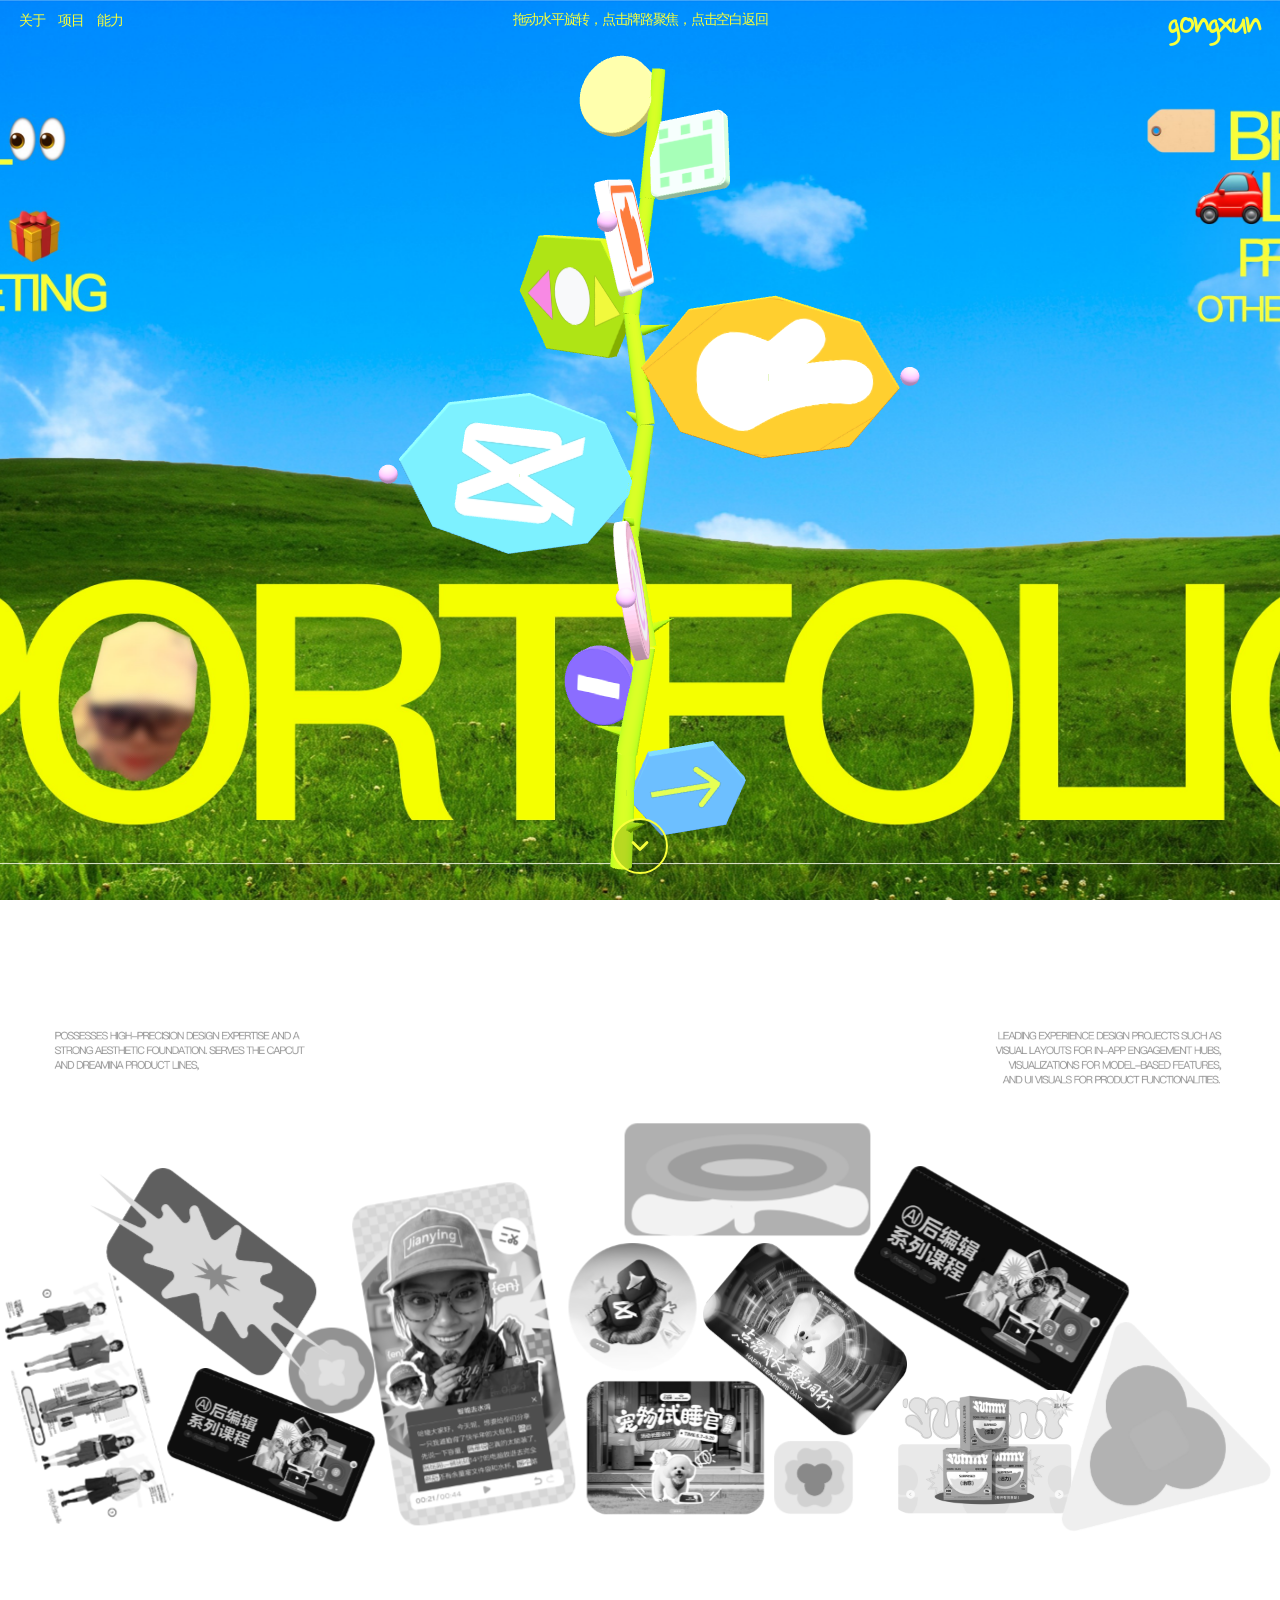
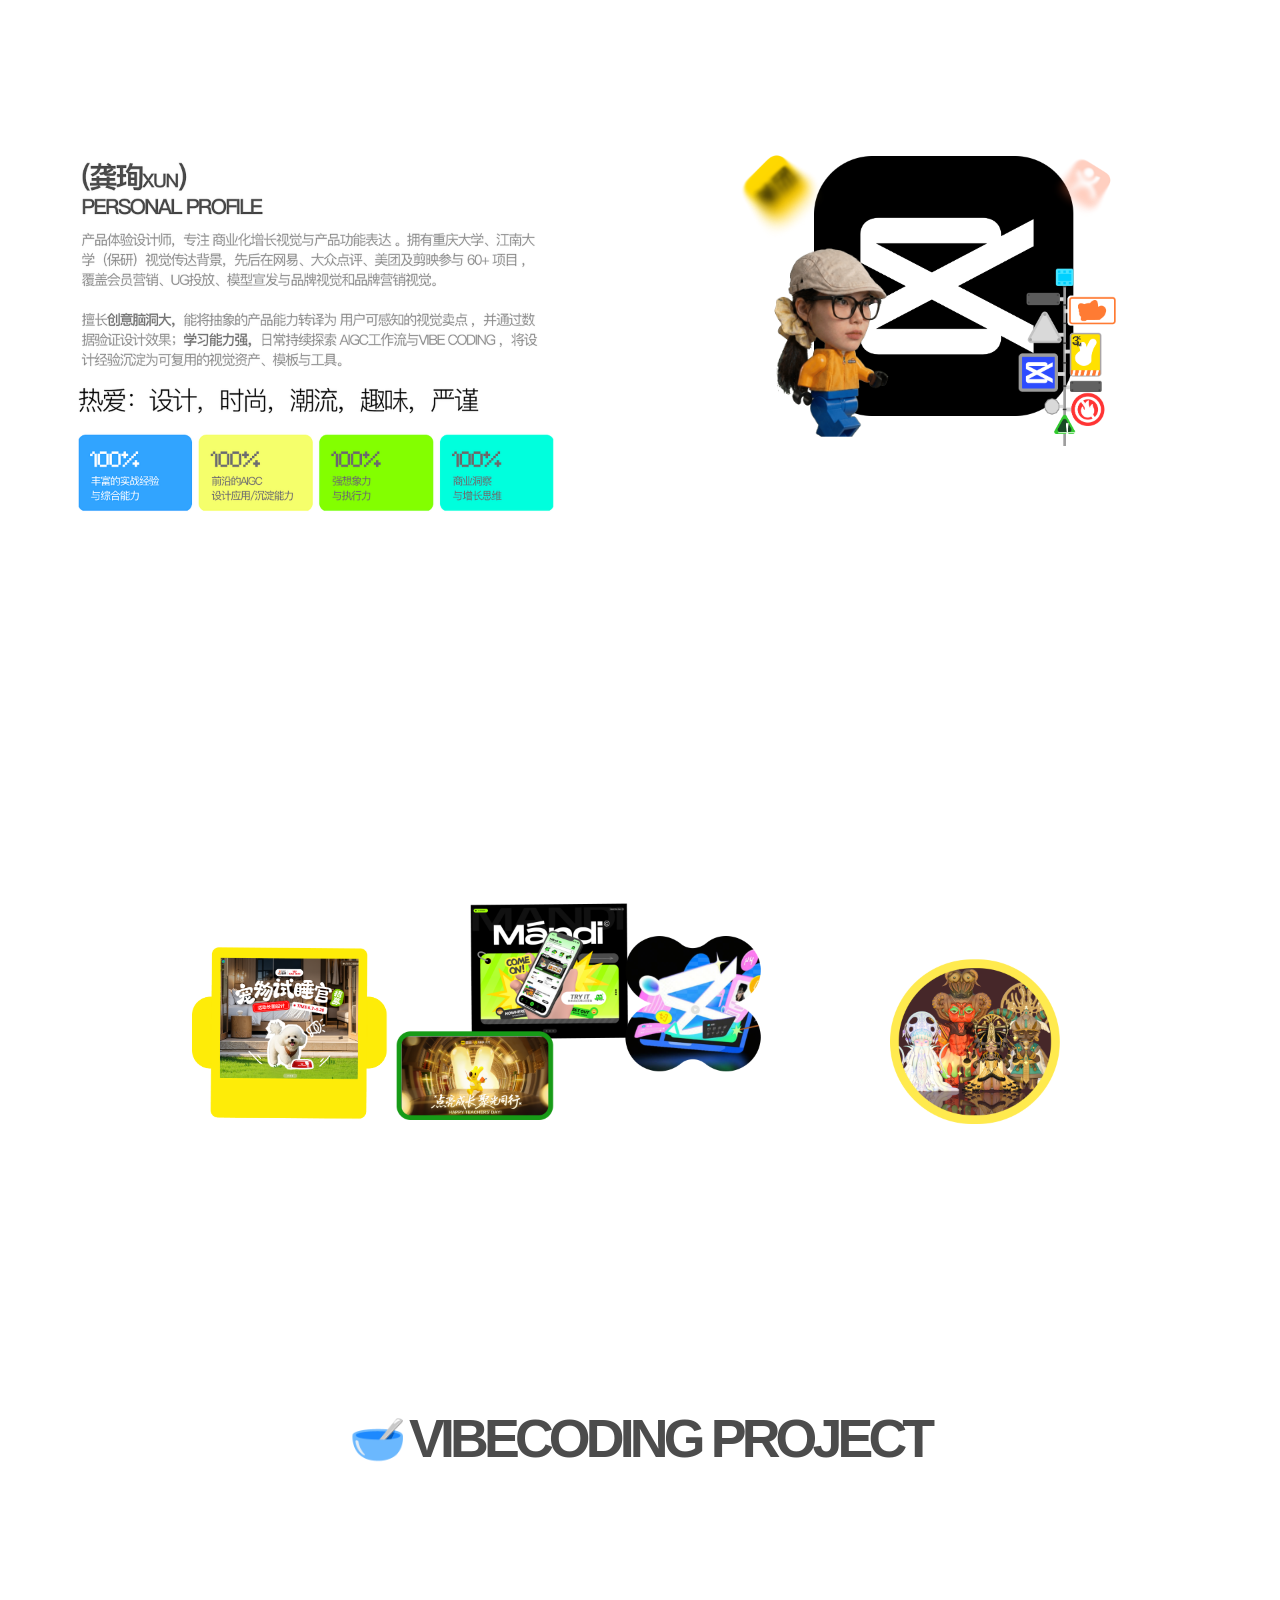
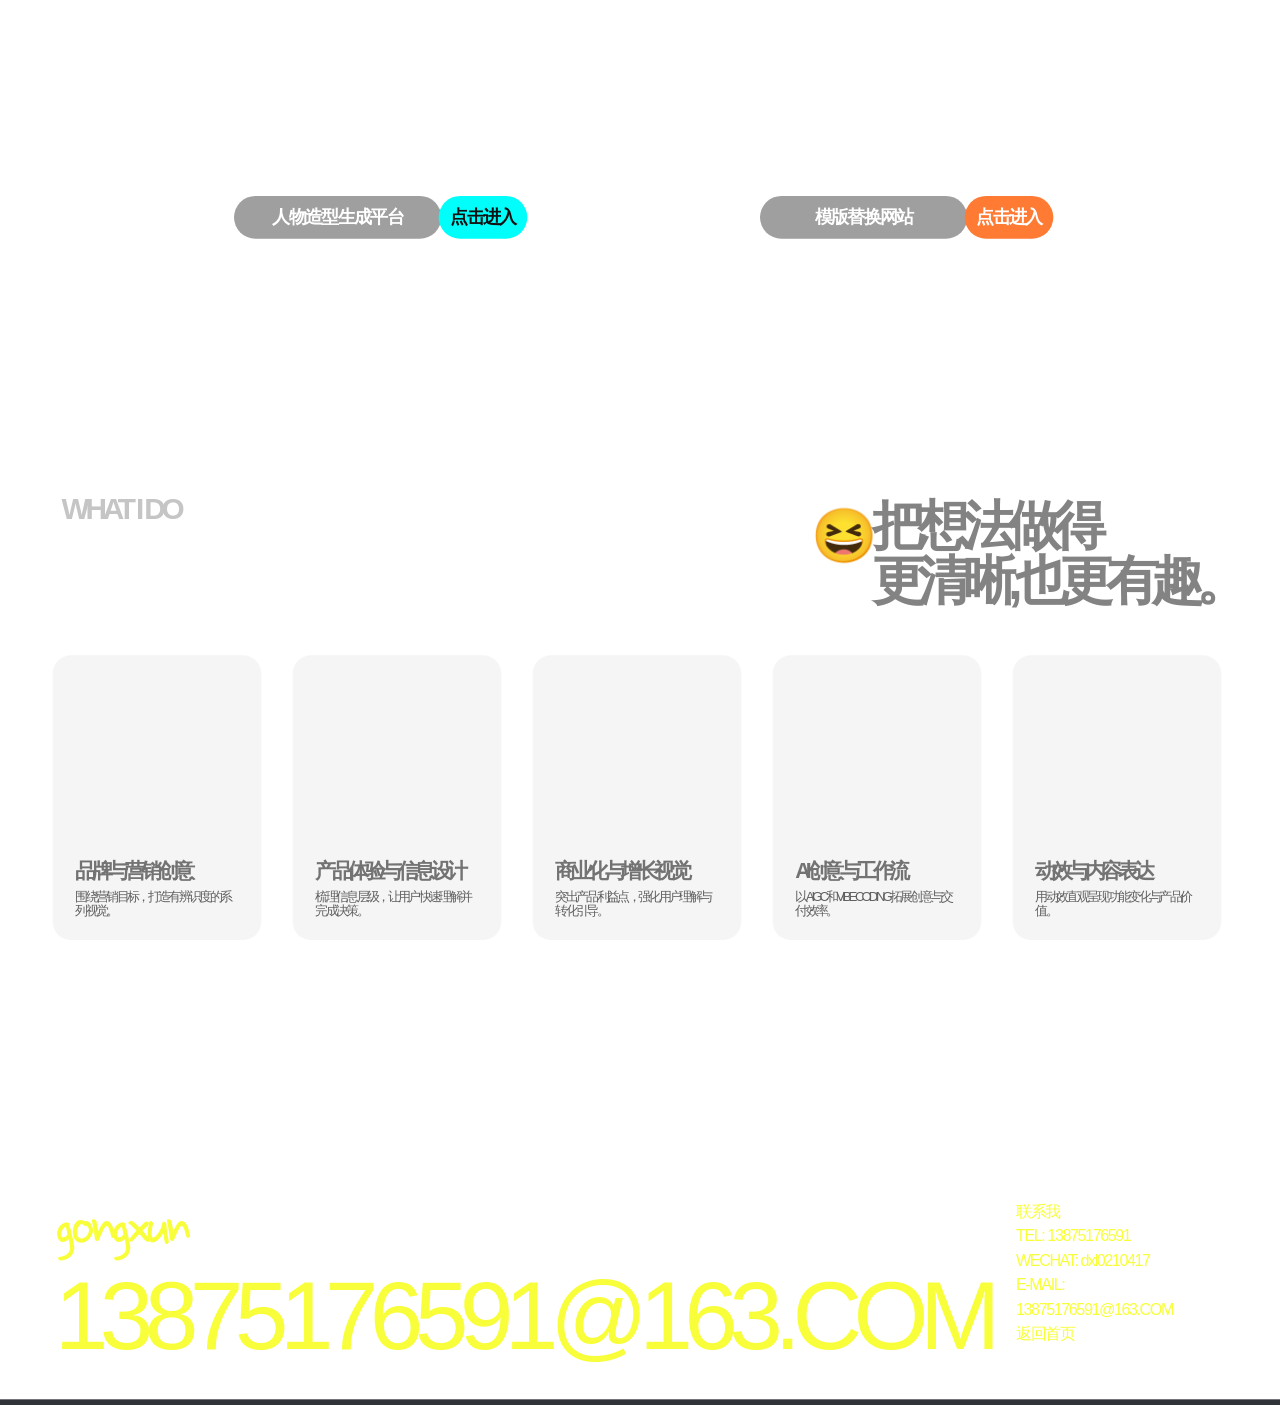
==== commit 0b166448: "replace capcut portfolio and restore drop timing" ====
--- a/portfolio.html
+++ b/portfolio.html
@@ -755,8 +755,10 @@
   const target=document.querySelector('.collage-blank');
   function checkPosition(){
     const r=target.getBoundingClientRect();
-    inView=r.bottom>-220&&r.top<innerHeight+450;
-    if(inView){loadPieces();if(ready)drop();}
+    const near=r.bottom>-220&&r.top<innerHeight+450;
+    inView=r.bottom>0&&r.top<innerHeight*.75;
+    if(near)loadPieces();
+    if(inView&&ready)drop();
   }
   addEventListener('scroll',checkPosition,{passive:true});
   addEventListener('resize',checkPosition,{passive:true});
@@ -780,7 +782,7 @@
     {id:'iu',z:2,pdf:'mandi.pdf',title:'Māndi 公交盲盒 APP · UI 设计',parts:[
       ['iu-card.png',690.0,2351.9,265.0,281.9],
       ['iu.png',706.2,2399.9,236.0,214.0]]},
-    {id:'cloud',z:3,pdf:'capcut-commercial.pdf',title:'剪映商业化设计作品',parts:[
+    {id:'cloud',z:3,pdf:'capcut-commercial.pdf?v=20260921-new',title:'剪映商业化设计作品',parts:[
       ['cloud-body.png',878.0,2393.0,322.0,323.0],
       ['cloud-inner.png',938.0,2454.0,203.0,203.0]]},
     {id:'teacher',z:4,pdf:'teachers-day.pdf',title:'美团 · 教师节活动设计「点亮成长，聚光同行」',parts:[
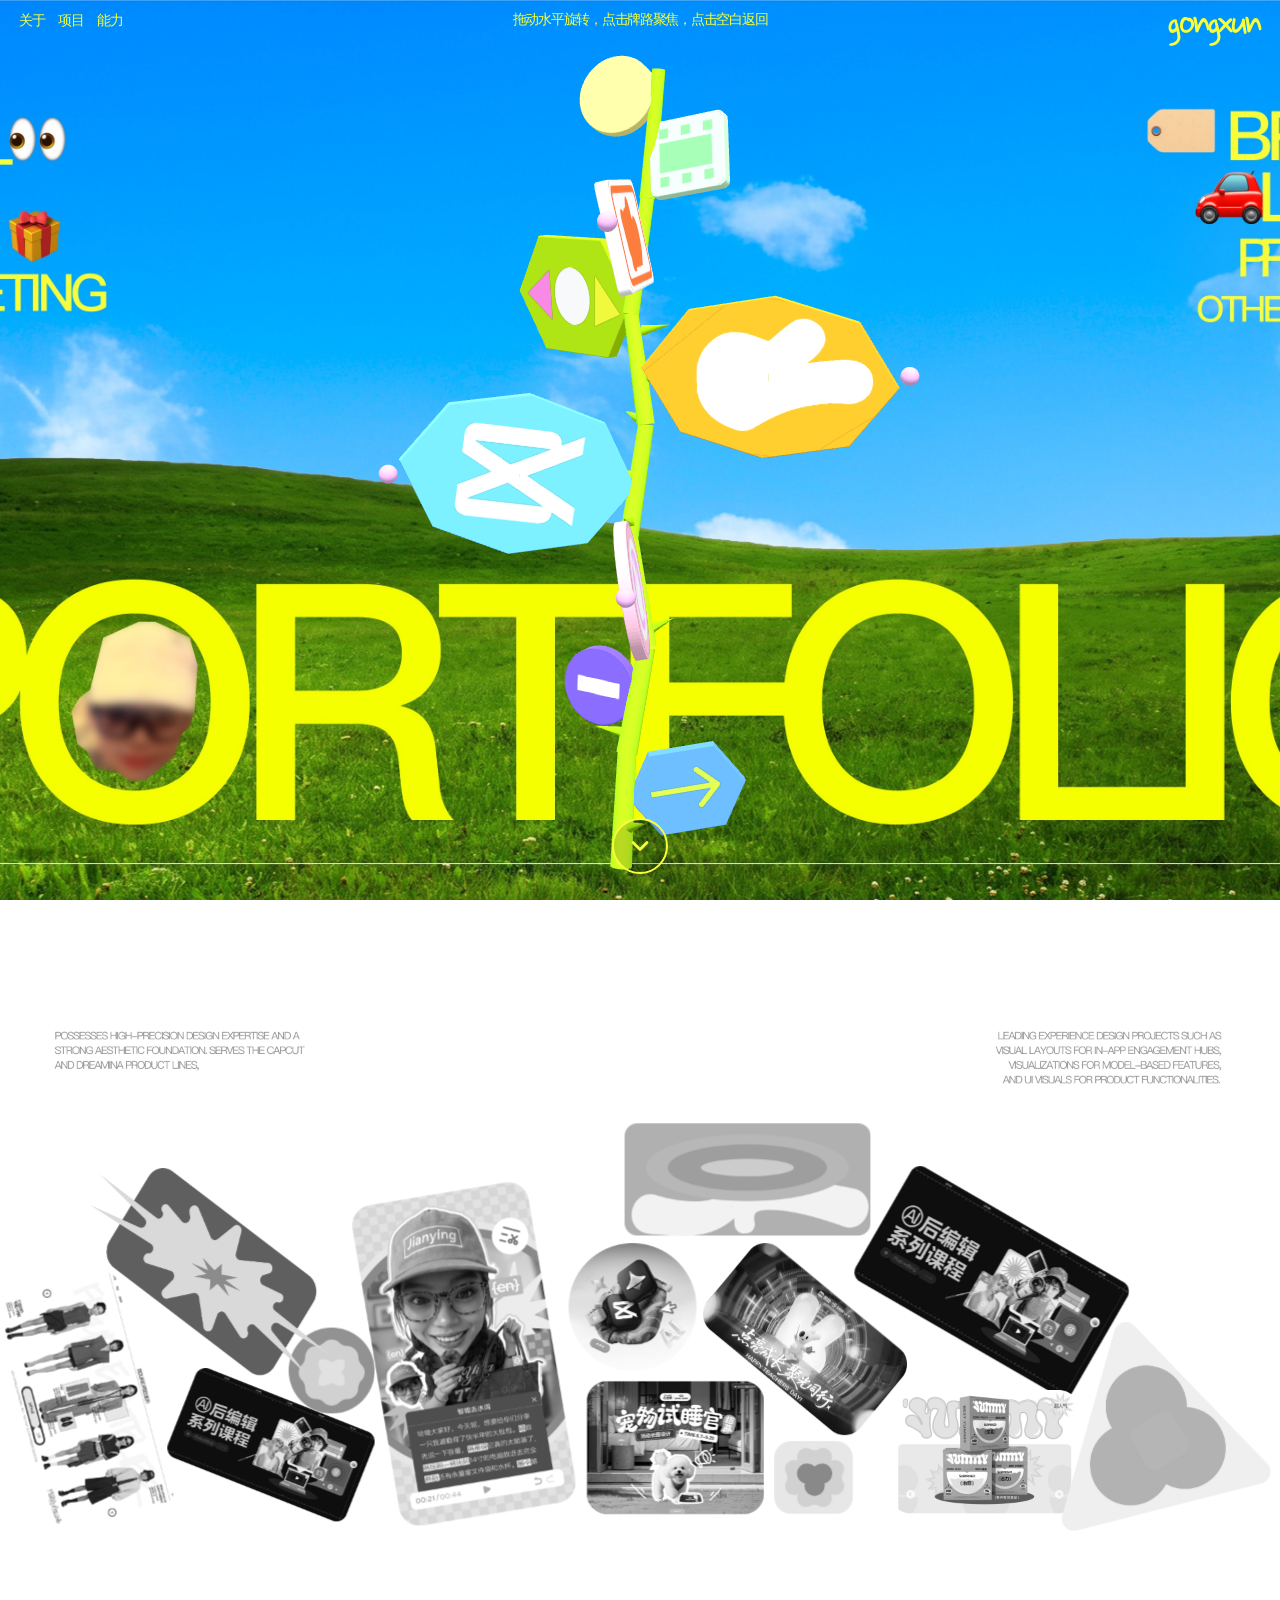
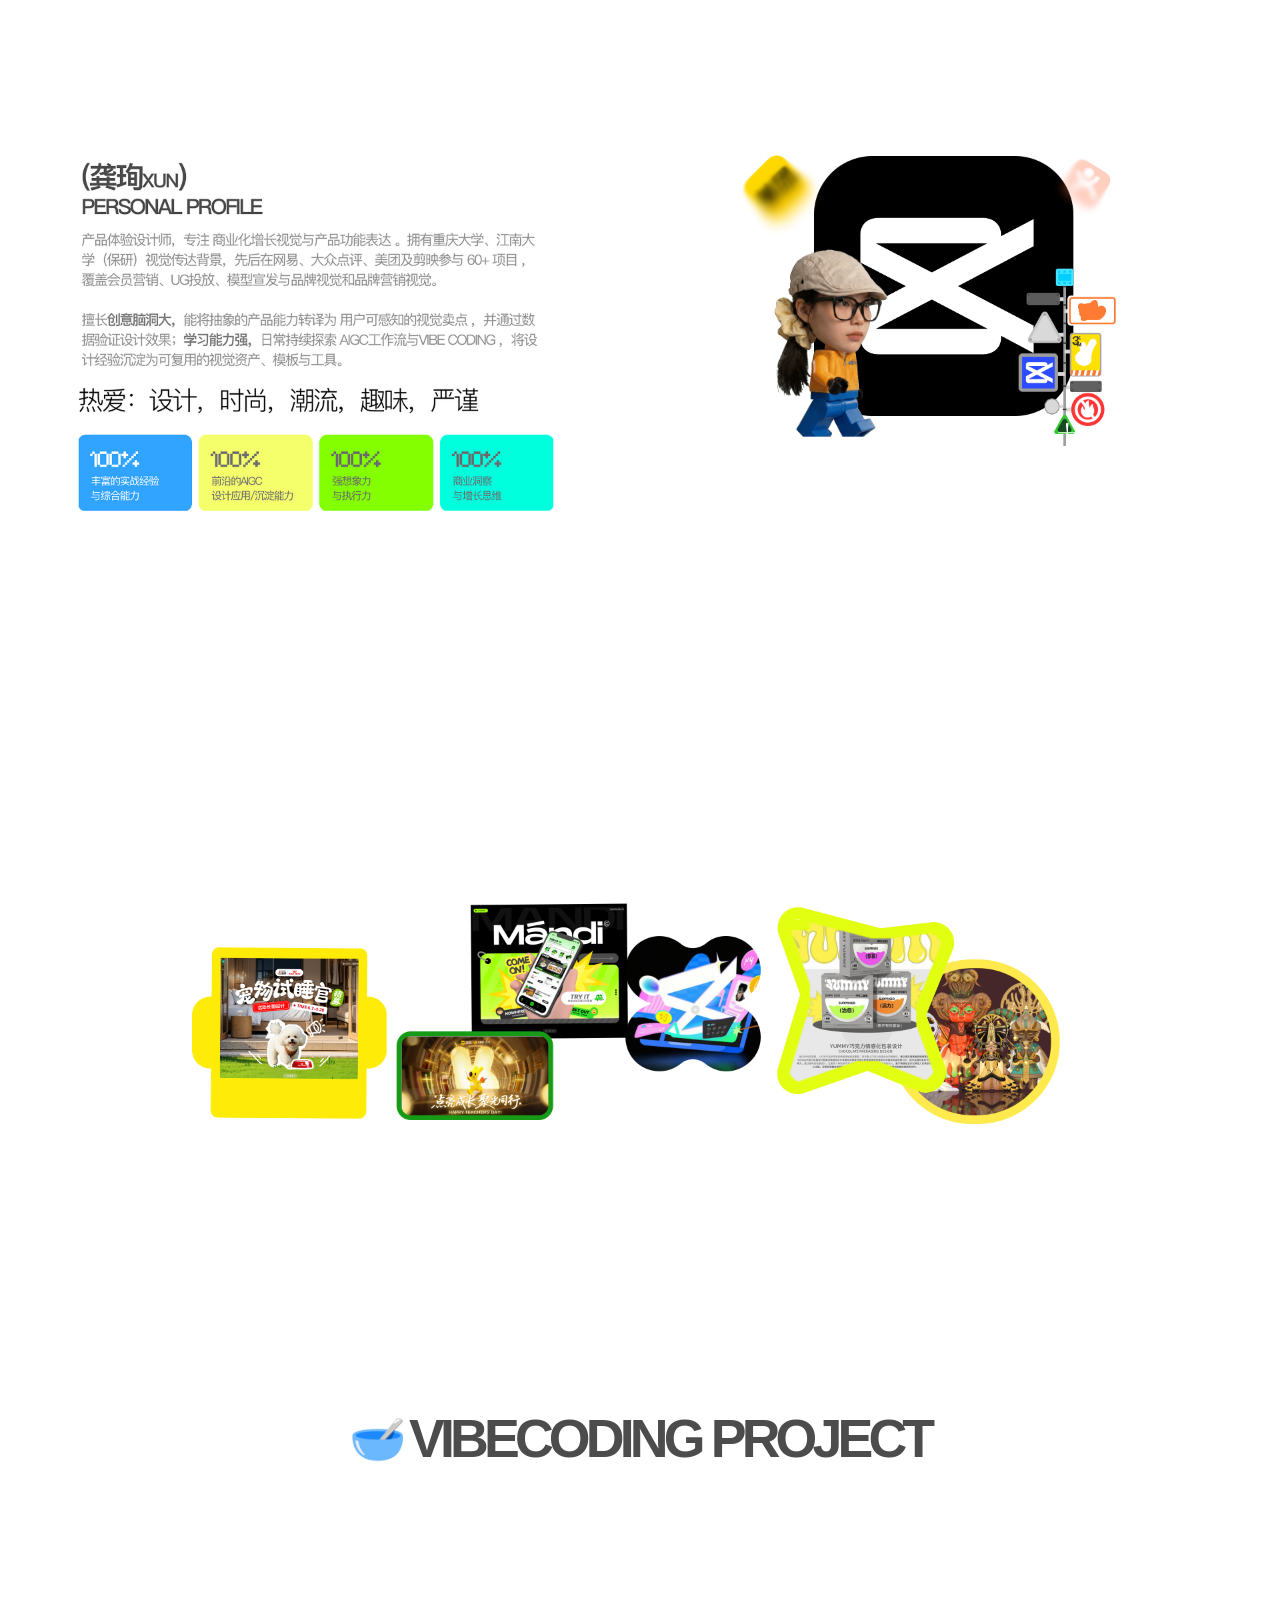
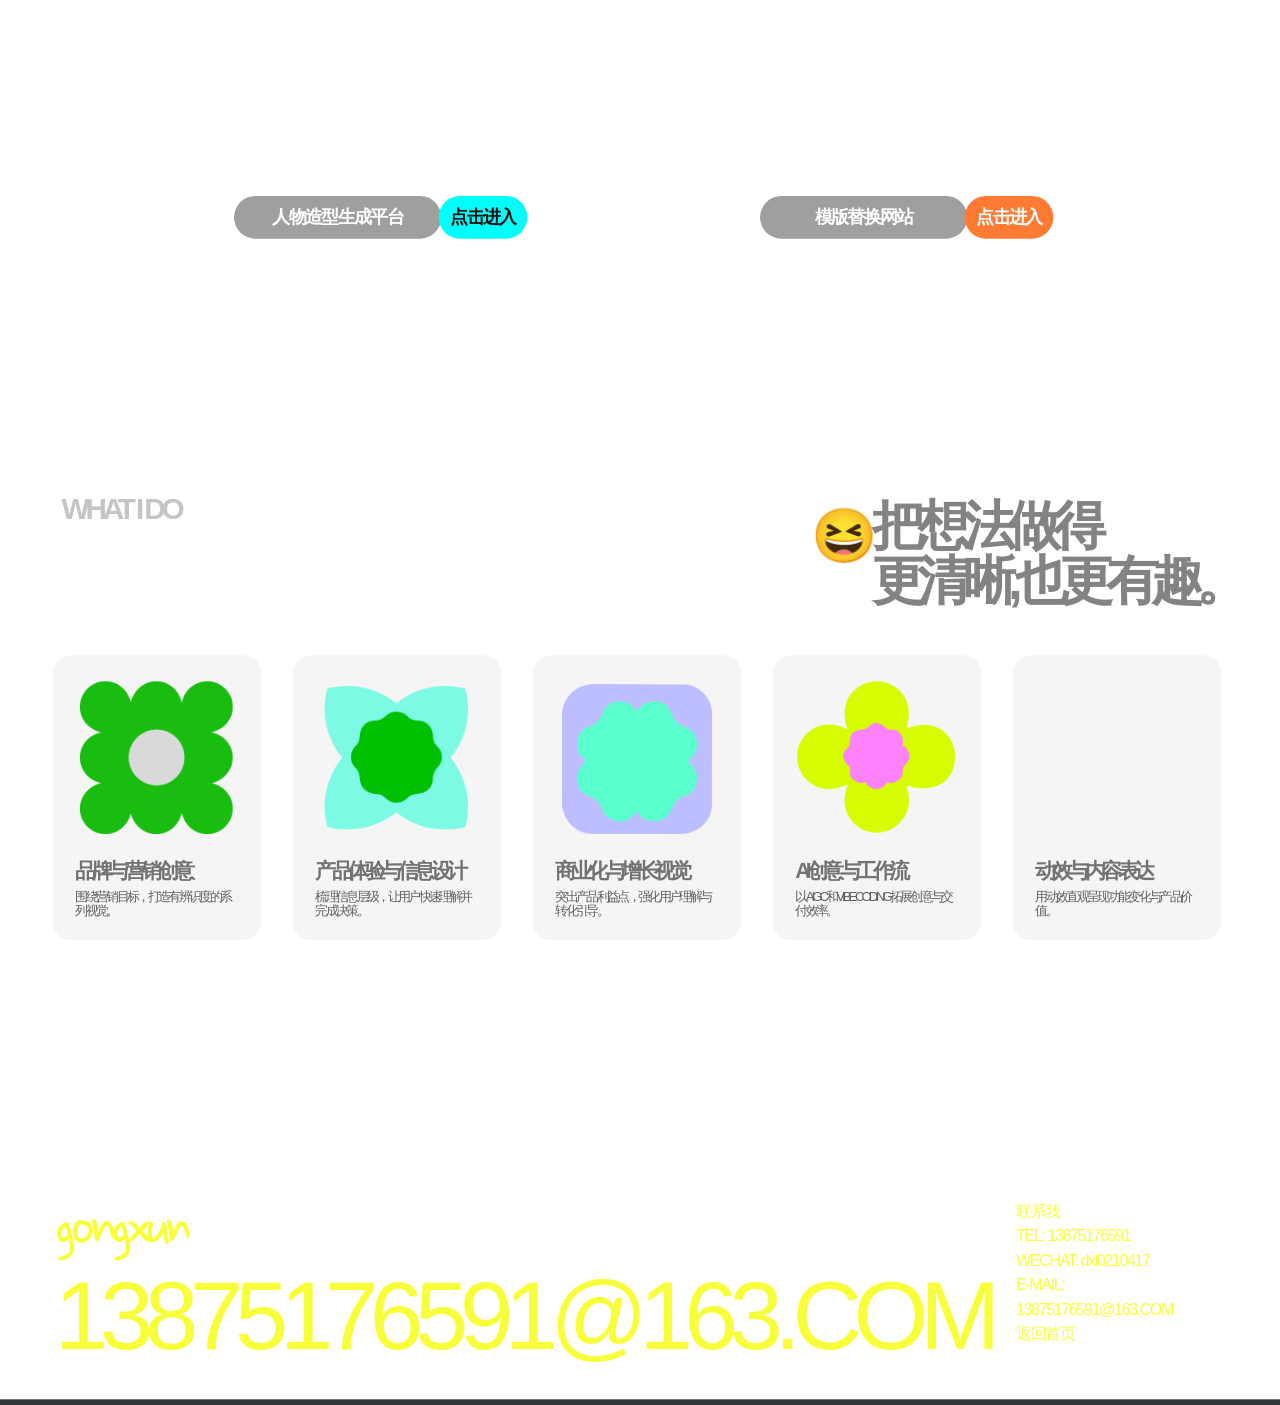
==== commit dc012bc6: "replace capcut PDF and stream first page" ====
--- a/portfolio.html
+++ b/portfolio.html
@@ -782,7 +782,7 @@
     {id:'iu',z:2,pdf:'mandi.pdf',title:'Māndi 公交盲盒 APP · UI 设计',parts:[
       ['iu-card.png',690.0,2351.9,265.0,281.9],
       ['iu.png',706.2,2399.9,236.0,214.0]]},
-    {id:'cloud',z:3,pdf:'capcut-commercial.pdf?v=20260921-new',title:'剪映商业化设计作品',parts:[
+    {id:'cloud',z:3,pdf:'capcut-commercial.pdf?v=20260921-new2',title:'剪映商业化设计作品',parts:[
       ['cloud-body.png',878.0,2393.0,322.0,323.0],
       ['cloud-inner.png',938.0,2454.0,203.0,203.0]]},
     {id:'teacher',z:4,pdf:'teachers-day.pdf',title:'美团 · 教师节活动设计「点亮成长，聚光同行」',parts:[
@@ -857,7 +857,7 @@
     if(!doc){
       try{
         const pdfjs=await loadPdfJs();
-        doc=await pdfjs.getDocument({url:'pdfs/'+file,disableRange:true,disableStream:true}).promise;
+        doc=await pdfjs.getDocument({url:'pdfs/'+file,rangeChunkSize:262144}).promise;
       }catch(err){
         if(token!==pdfToken)return;
         pdfScroll.innerHTML='';
@@ -907,7 +907,8 @@
     const io=new IntersectionObserver(es=>{
       es.forEach(en=>{if(en.isIntersecting){io.unobserve(en.target);drawPage(en.target);}});
     },{root:pdfScroll,rootMargin:'500px 0px'});
-    pages.forEach(p=>io.observe(p.el));
+    if(pages[0])drawPage(pages[0].el);
+    pages.slice(1).forEach(p=>io.observe(p.el));
   }
   function openPdf(file,title){
     pdfTitle.textContent=title;
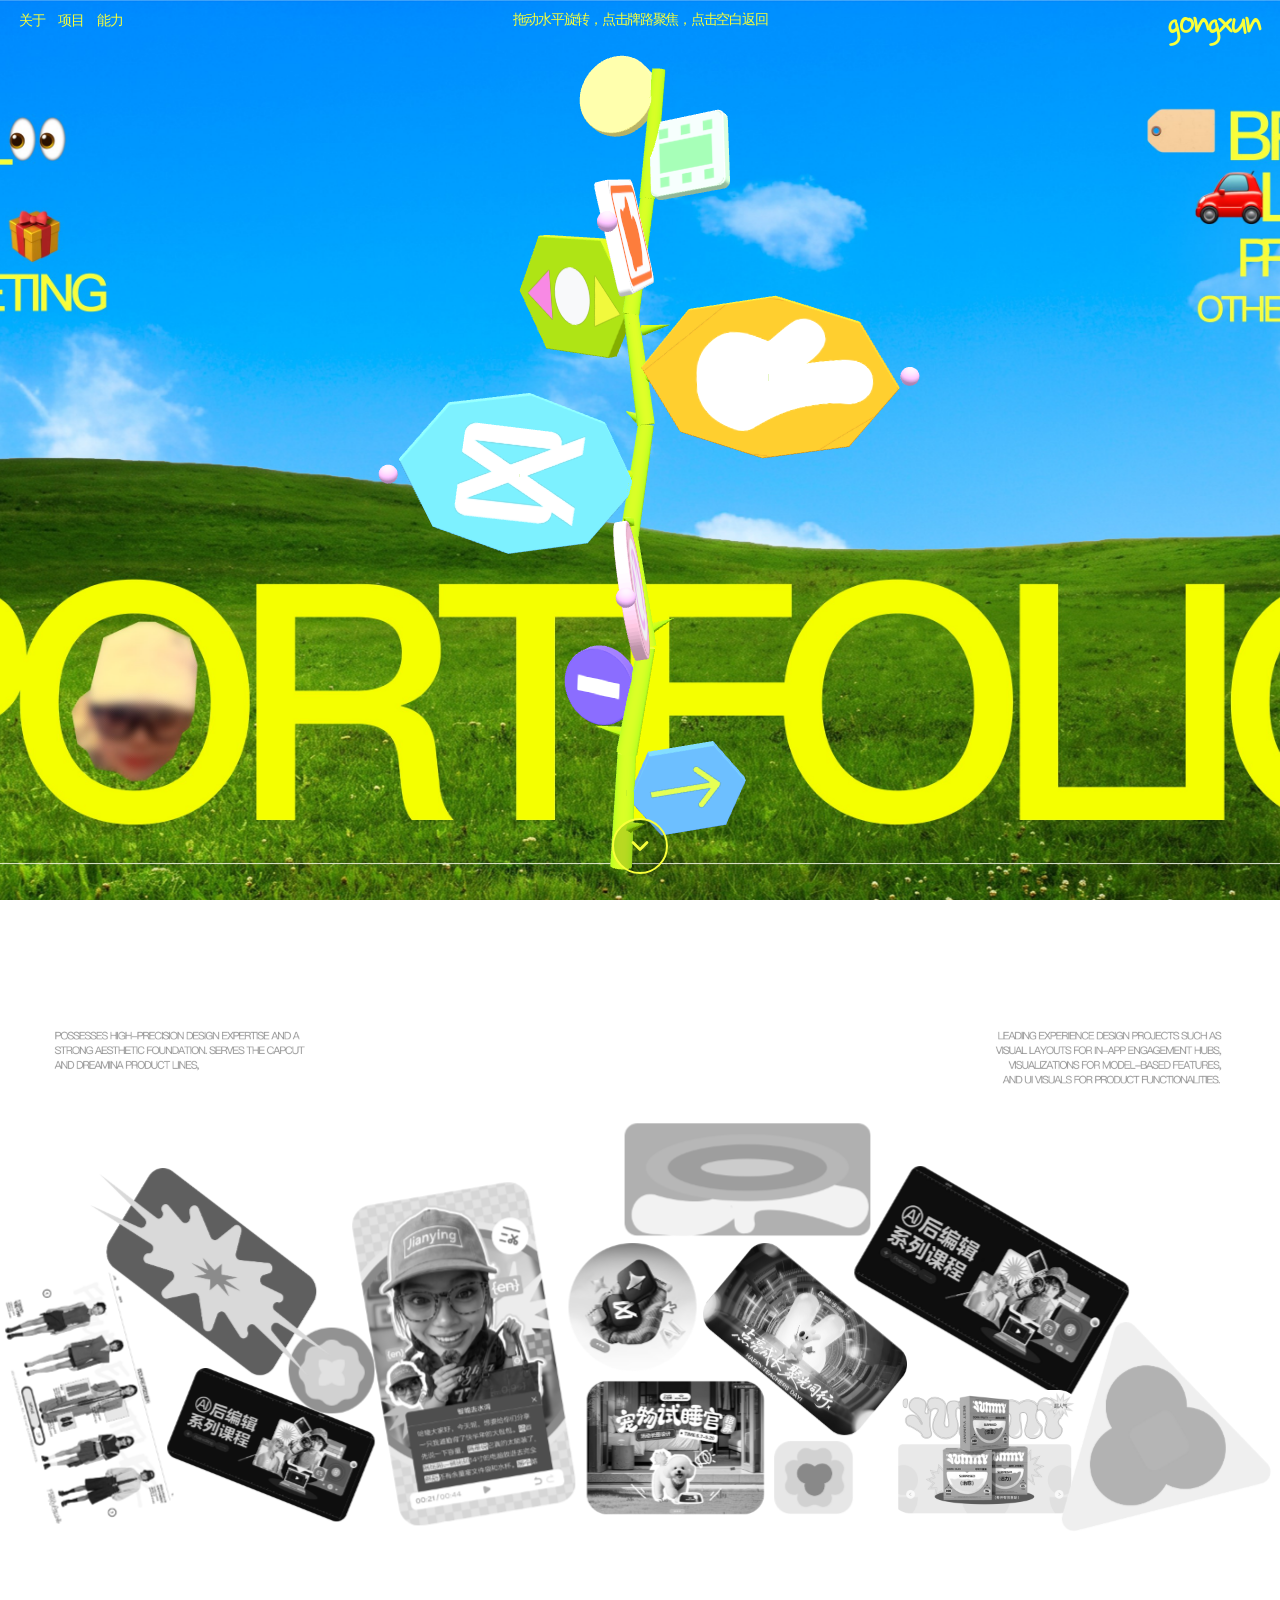
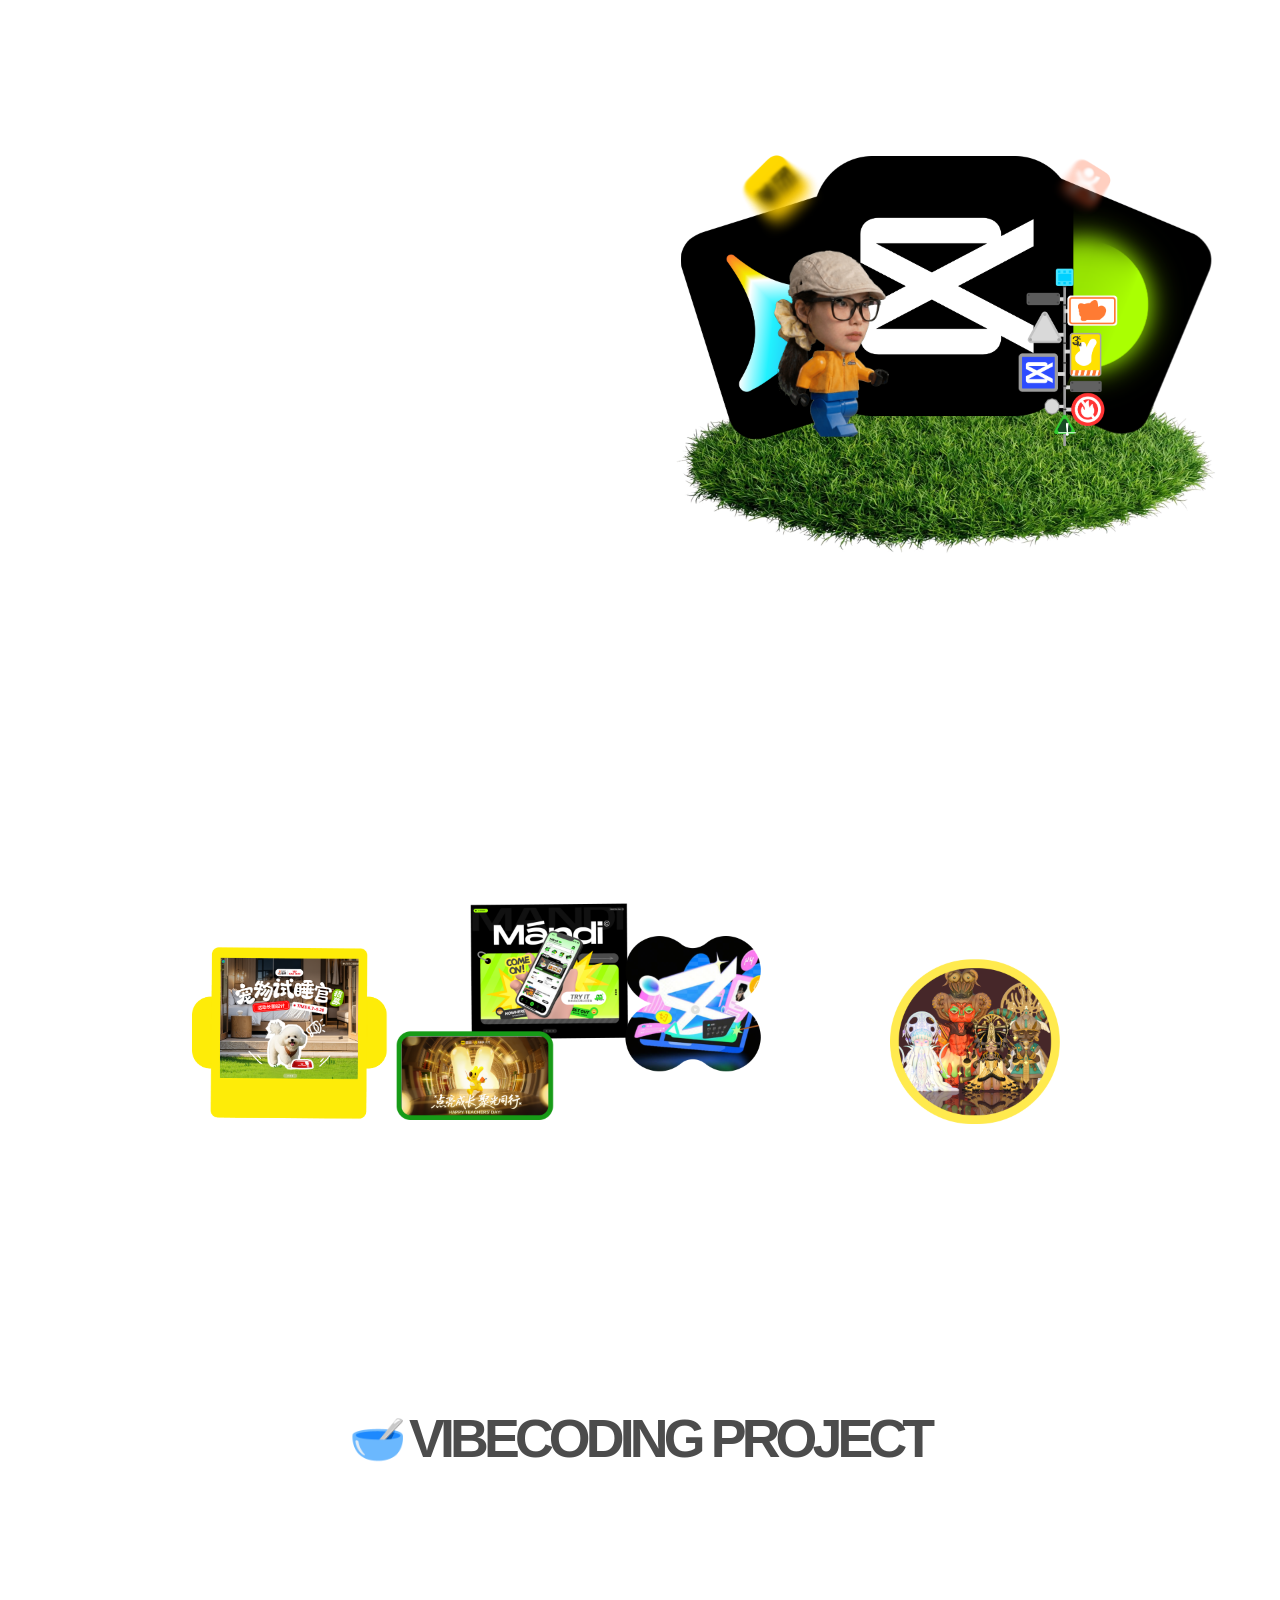
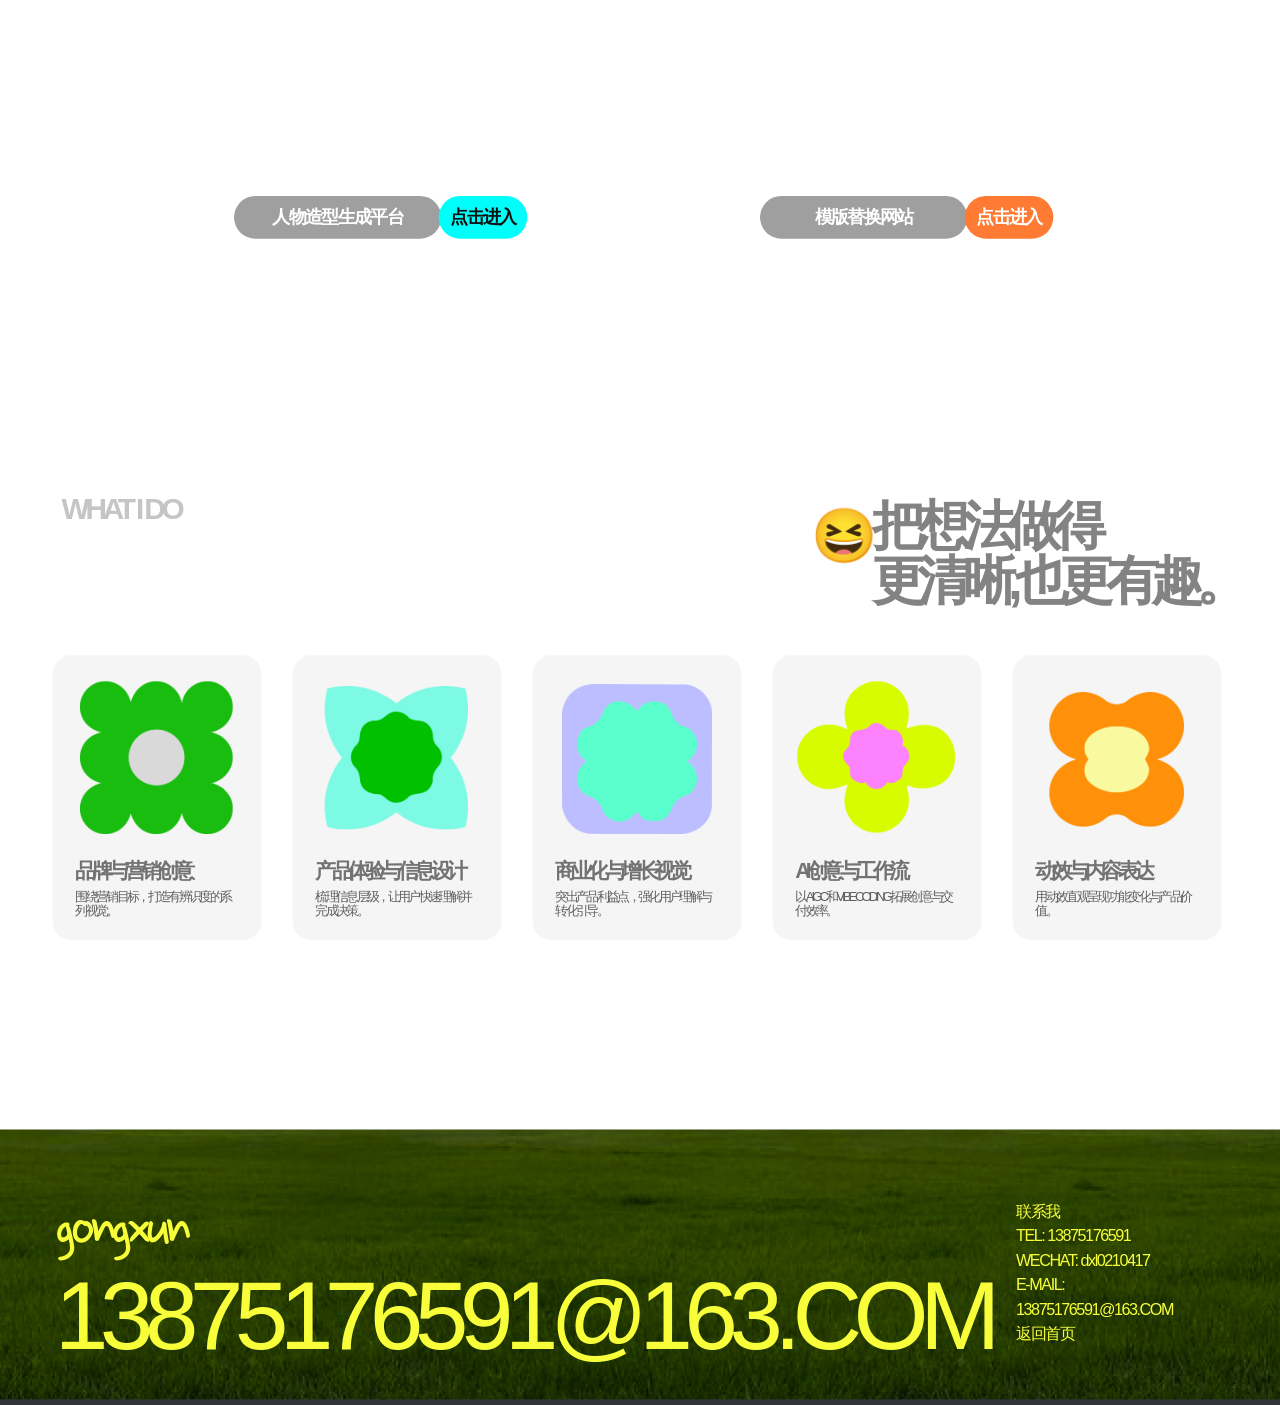
==== commit a4576a23: "defer noncritical assets for embedded preview" ====
--- a/portfolio.html
+++ b/portfolio.html
@@ -5,10 +5,7 @@
 <meta name="viewport" content="width=device-width,initial-scale=1,maximum-scale=1,user-scalable=no">
 <meta http-equiv="Cache-Control" content="no-store,no-cache,must-revalidate">
 <title>gongxun · PORTFOLIO</title>
-<link rel="preconnect" href="https://fonts.googleapis.com">
-<link rel="preconnect" href="https://fonts.gstatic.com" crossorigin>
 <link rel="preload" as="image" href="images/figma-home/portfolio-bg.jpg" fetchpriority="high">
-<link href="https://fonts.googleapis.com/css2?family=Nanum+Pen+Script&display=swap" rel="stylesheet">
 <style>
 *{box-sizing:border-box;margin:0;padding:0}
 html,body{width:100%;overflow-x:hidden;background:#fff}
@@ -161,7 +158,7 @@
   <img class="sec1" data-src="images/figma-home/lower-sec1.png" alt="" loading="lazy" decoding="async">
   <img class="sec2" data-src="images/figma-home/lower-sec2.png" alt="" loading="lazy" decoding="async">
   <section class="profile-composition" id="profile" aria-label="个人简介">
-    <img class="profile-copy-img" src="images/figma-home/profile-copy-hd.png?v=20260921" alt="龚珣个人简介" decoding="async">
+    <img class="profile-copy-img" data-src="images/figma-home/profile-copy-hd.png?v=20260921" alt="龚珣个人简介" loading="lazy" decoding="async">
     <div id="sceneLayer"></div>
     <div class="scene-hit" id="sceneHit" tabindex="0" aria-label="右侧动态场景"></div>
   </section>
@@ -198,7 +195,7 @@
   <div class="garden-label" style="left:1232px;top:2236px;width:203px"><div class="zh">品牌设计作品</div><div class="en">Internship design work</div></div>
   <div class="garden-label" style="left:1534px;top:2386px;width:148px"><div class="zh">IP设计作品</div><div class="en">IP Design Works</div></div>
   <div class="vibe-blank"></div>
-  <img class="vibe-shot" src="images/figma-home/vibe-studio.png?v=20260921" style="left:181px;top:3332px;width:741px;height:383px" alt="人物造型生成平台工作台" decoding="async">
+  <img class="vibe-shot" data-src="images/figma-home/vibe-studio.png?v=20260921" style="left:181px;top:3332px;width:741px;height:383px" alt="人物造型生成平台工作台" loading="lazy" decoding="async">
   <img class="vibe-shot" data-src="images/figma-home/vibe-poster.png" style="left:988px;top:3332px;width:743px;height:383px" alt="模版替换网站工作台" loading="lazy" decoding="async">
   <div class="vibe-title"><span class="section-title-icon">🥣</span><span class="section-title-text">Vibecoding project</span></div>
   <div class="vibe-pill" style="left:351px;top:3744px;width:311px">人物造型生成平台</div>
@@ -252,6 +249,15 @@
 </main>
 <script>
 (function(){
+  function loadDisplayFont(){
+    var link=document.createElement('link');
+    link.rel='stylesheet';
+    link.href='https://fonts.googleapis.com/css2?family=Nanum+Pen+Script&display=swap';
+    document.head.appendChild(link);
+  }
+  if(document.readyState==='complete')loadDisplayFont();
+  else addEventListener('load',loadDisplayFont,{once:true});
+
   var io=new IntersectionObserver(function(es){
     es.forEach(function(en){
       if(en.isIntersecting){
@@ -655,24 +661,36 @@
   ];
   const PX=1415.25,PY=311.25;
   const fans=[];
-  L.forEach(([f,x,y,w,h,z,spin])=>{
-    const im=document.createElement('img');
-    im.className='scene-img'+(spin!==null?' scene-fan':'');
-    im.loading='eager';im.decoding='async';
-    im.src=D+f+(f==='grass.png'?'?v=20260920-user-grass':'?v=20260920-motion');im.alt='';im.draggable=false;
-    im.style.left=x+'px';im.style.top=y+'px';im.style.width=w+'px';im.style.height=h+'px';im.style.zIndex=z;
-    layer.appendChild(im);
-    if(spin!==null){
-      const ox=PX-(x+w/2),oy=PY-(y+h/2);
-      const icon=Math.abs(spin)===70;
-      im._tCollapsed='translate('+ox+'px,'+oy+'px) rotate('+spin+'deg) scale(0)';
-      im._tOpen='translate(0,0) rotate(0deg) scale(1)';
-      im._trOpen=icon?'transform .6s cubic-bezier(.34,1.56,.64,1) .16s':'transform .7s cubic-bezier(.34,1.56,.64,1)';
-      im.style.transition='none';
-      im.style.transform=im._tOpen;
-      fans.push(im);
-    }
-  });
+  let initialized=false;
+  function initScene(){
+    if(initialized)return;
+    initialized=true;
+    L.forEach(([f,x,y,w,h,z,spin])=>{
+      const im=document.createElement('img');
+      im.className='scene-img'+(spin!==null?' scene-fan':'');
+      im.loading='eager';im.decoding='async';
+      im.src=D+f+(f==='grass.png'?'?v=20260920-user-grass':'?v=20260920-motion');im.alt='';im.draggable=false;
+      im.style.left=x+'px';im.style.top=y+'px';im.style.width=w+'px';im.style.height=h+'px';im.style.zIndex=z;
+      layer.appendChild(im);
+      if(spin!==null){
+        const ox=PX-(x+w/2),oy=PY-(y+h/2);
+        const icon=Math.abs(spin)===70;
+        im._tCollapsed='translate('+ox+'px,'+oy+'px) rotate('+spin+'deg) scale(0)';
+        im._tOpen='translate(0,0) rotate(0deg) scale(1)';
+        im._trOpen=icon?'transform .6s cubic-bezier(.34,1.56,.64,1) .16s':'transform .7s cubic-bezier(.34,1.56,.64,1)';
+        im.style.transition='none';
+        im.style.transform=im._tOpen;
+        fans.push(im);
+      }
+    });
+  }
+  function checkScene(){
+    const r=document.getElementById('profile').getBoundingClientRect();
+    if(r.top<innerHeight+300&&r.bottom>-300)initScene();
+  }
+  addEventListener('scroll',checkScene,{passive:true});
+  if(document.readyState==='complete')initScene();
+  else addEventListener('load',initScene,{once:true});
   const hit=document.getElementById('sceneHit');
   let replaying=false;
   function replayScene(){
@@ -762,7 +780,8 @@
   }
   addEventListener('scroll',checkPosition,{passive:true});
   addEventListener('resize',checkPosition,{passive:true});
-  checkPosition();
+  if(document.readyState==='complete')checkPosition();
+  else addEventListener('load',checkPosition,{once:true});
 })();
 </script>
 <script>
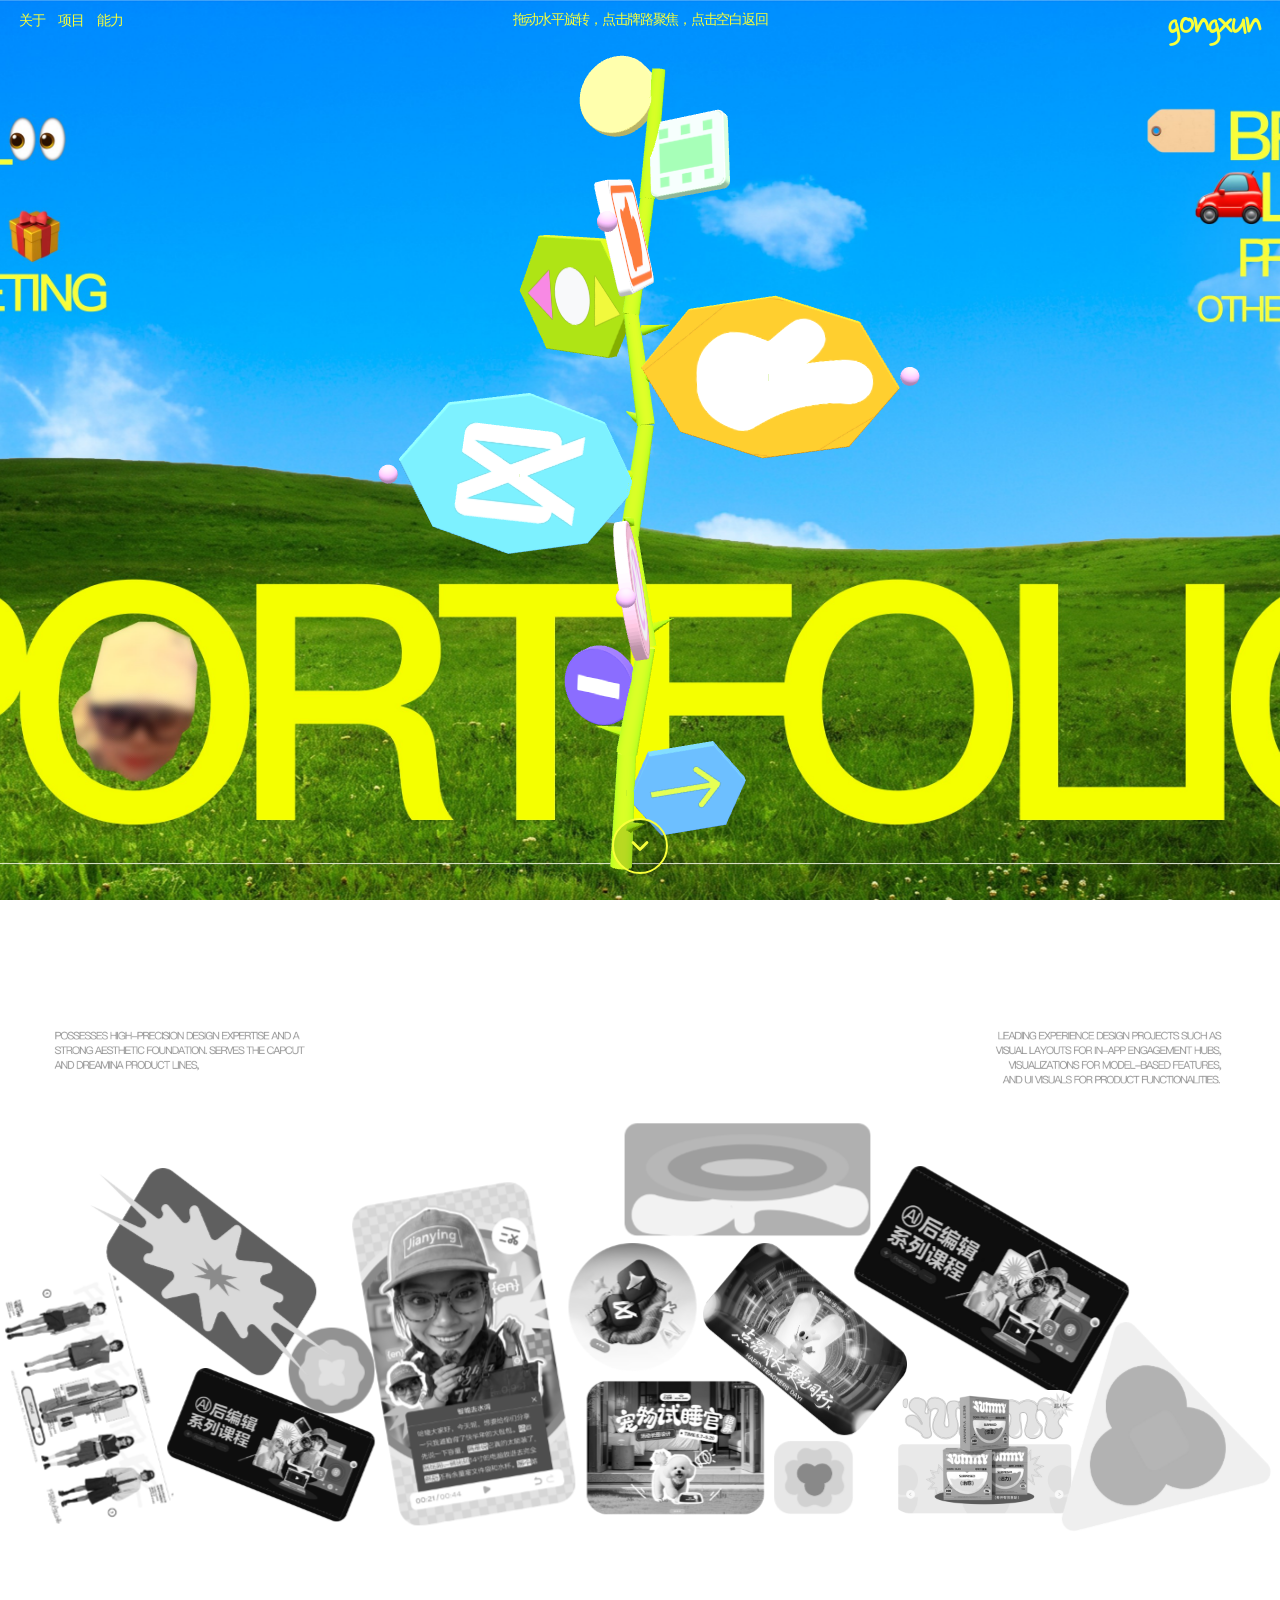
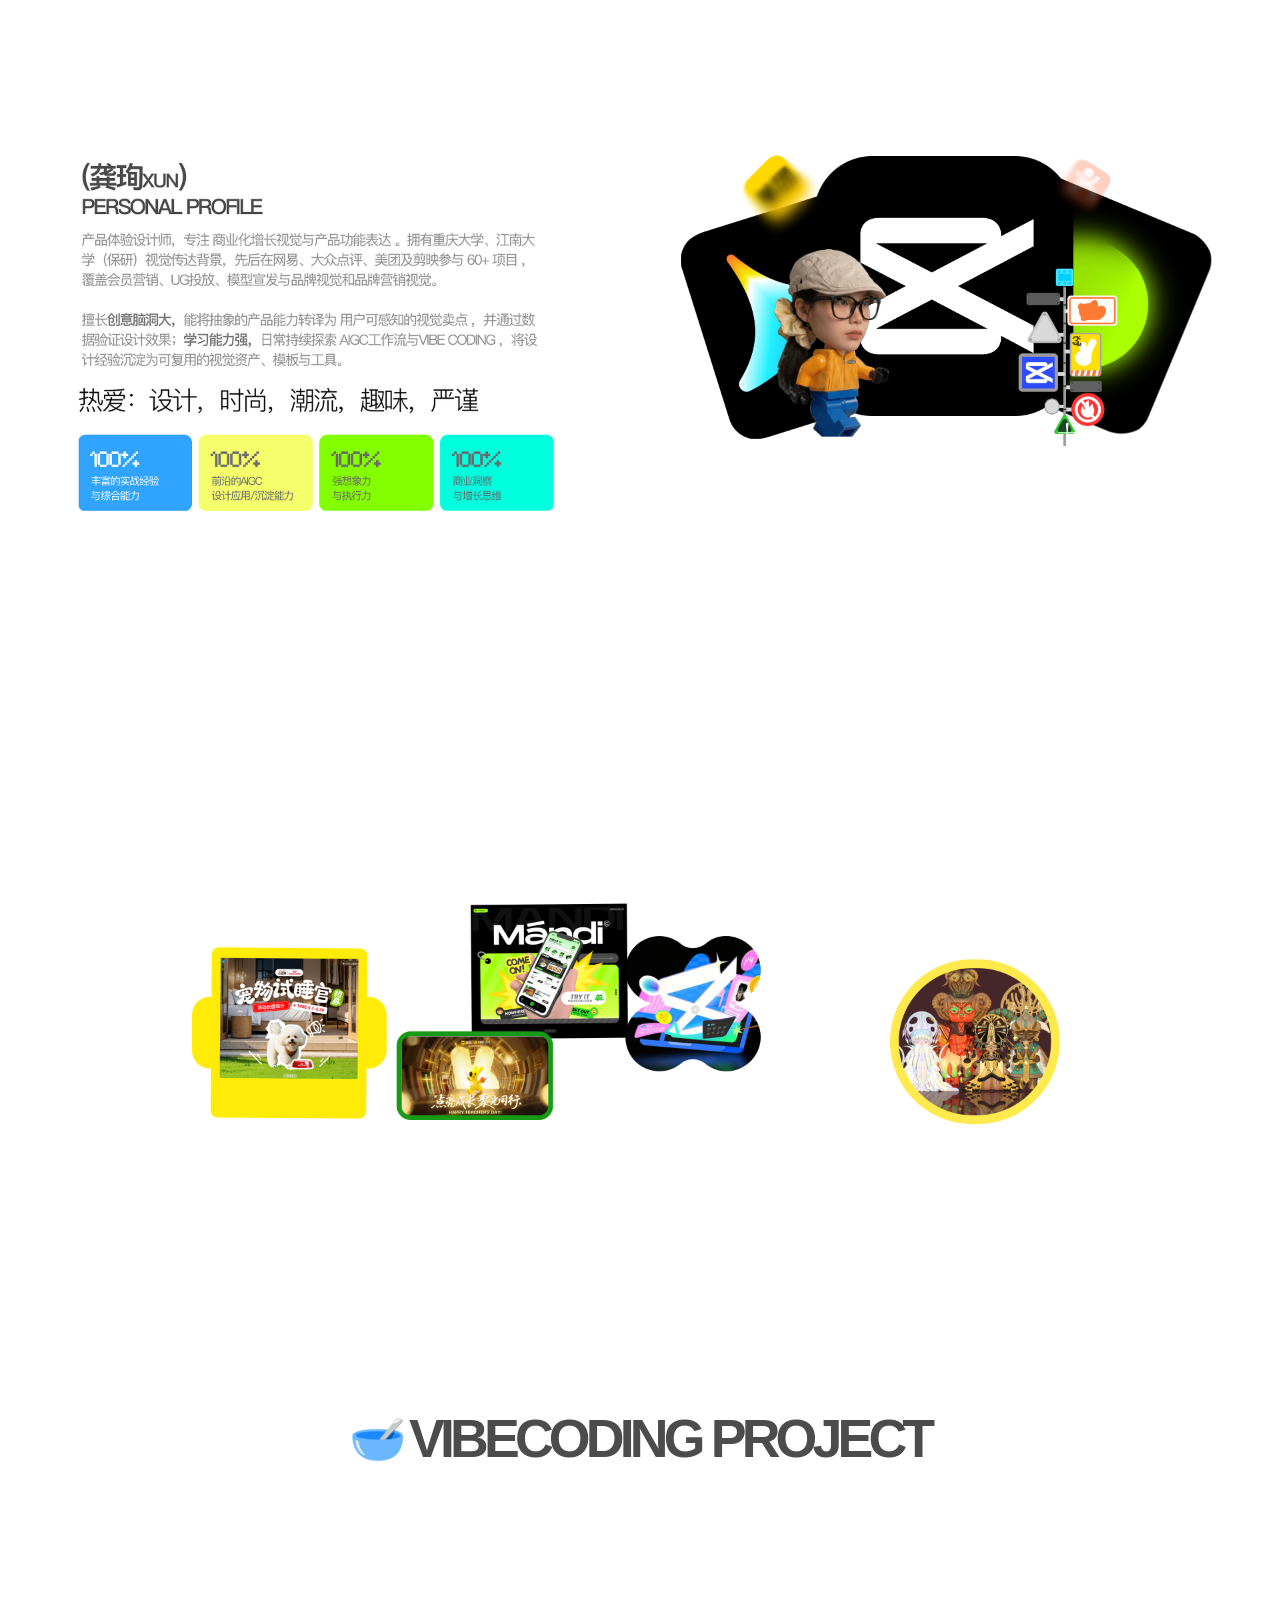
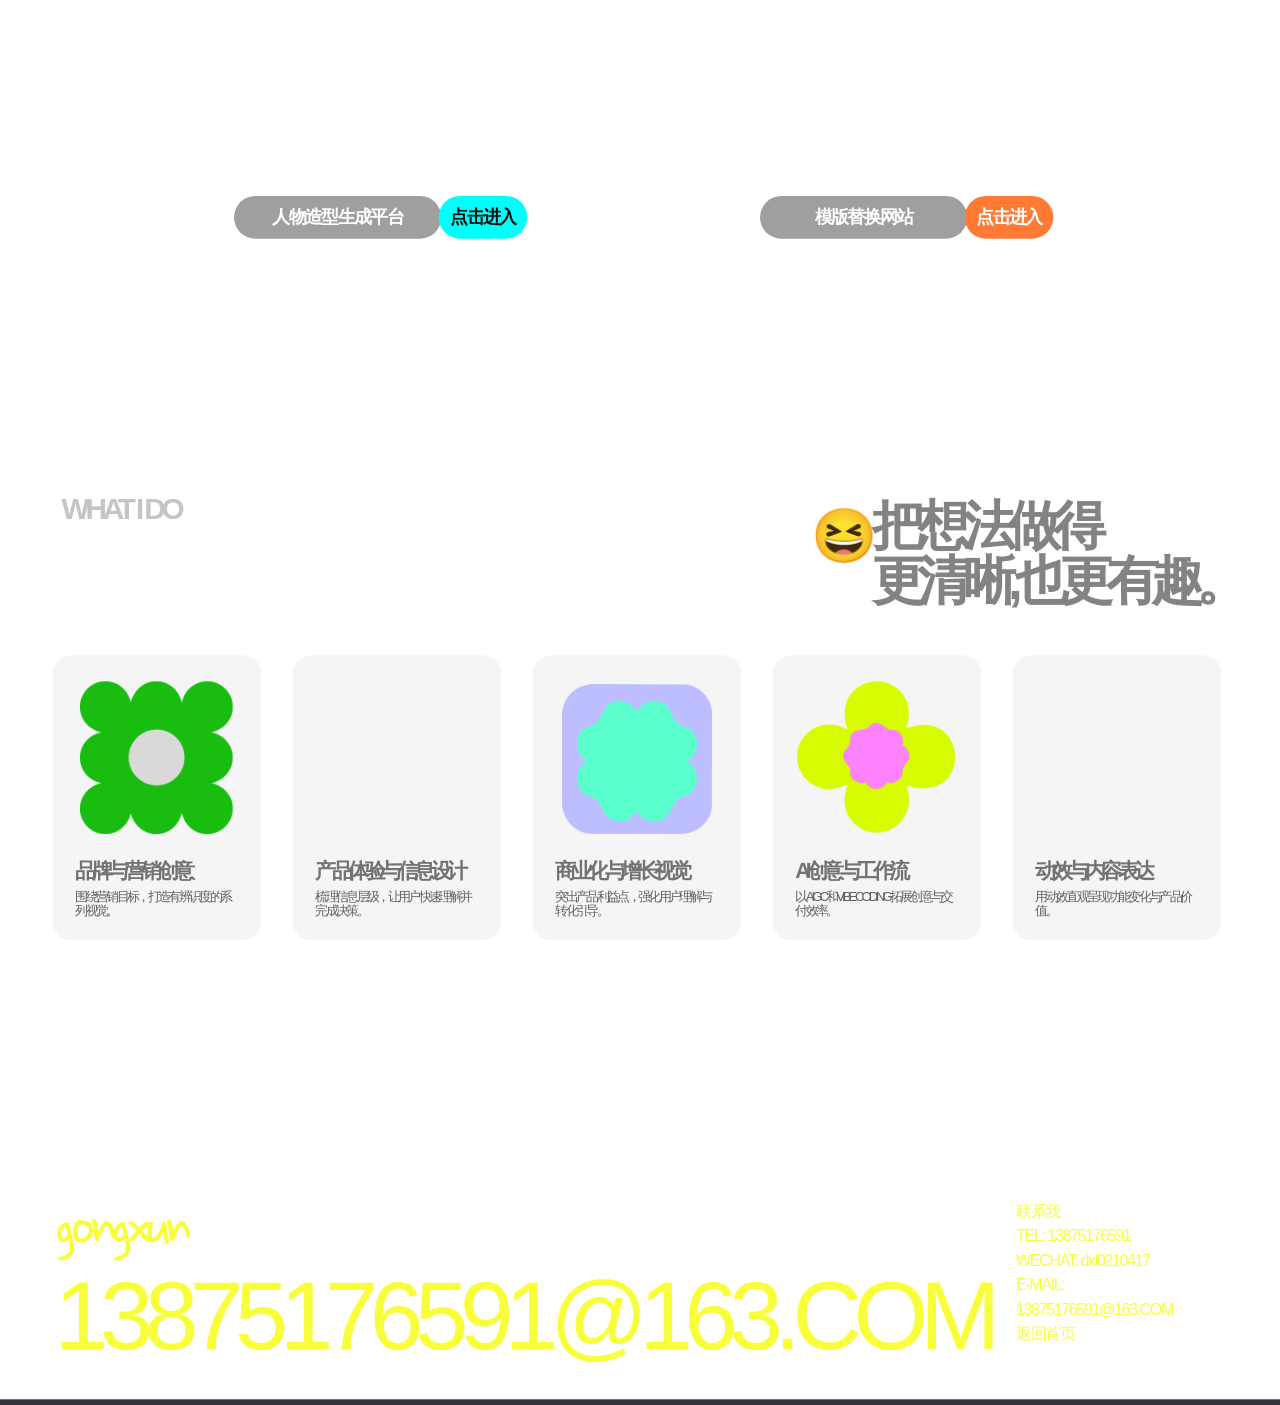
==== commit d9fc91e4: "Revert "defer noncritical assets for embedded preview" This reverts commit a4576a23947c2888aa34a8cb5" ====
--- a/portfolio.html
+++ b/portfolio.html
@@ -5,7 +5,10 @@
 <meta name="viewport" content="width=device-width,initial-scale=1,maximum-scale=1,user-scalable=no">
 <meta http-equiv="Cache-Control" content="no-store,no-cache,must-revalidate">
 <title>gongxun · PORTFOLIO</title>
+<link rel="preconnect" href="https://fonts.googleapis.com">
+<link rel="preconnect" href="https://fonts.gstatic.com" crossorigin>
 <link rel="preload" as="image" href="images/figma-home/portfolio-bg.jpg" fetchpriority="high">
+<link href="https://fonts.googleapis.com/css2?family=Nanum+Pen+Script&display=swap" rel="stylesheet">
 <style>
 *{box-sizing:border-box;margin:0;padding:0}
 html,body{width:100%;overflow-x:hidden;background:#fff}
@@ -158,7 +161,7 @@
   <img class="sec1" data-src="images/figma-home/lower-sec1.png" alt="" loading="lazy" decoding="async">
   <img class="sec2" data-src="images/figma-home/lower-sec2.png" alt="" loading="lazy" decoding="async">
   <section class="profile-composition" id="profile" aria-label="个人简介">
-    <img class="profile-copy-img" data-src="images/figma-home/profile-copy-hd.png?v=20260921" alt="龚珣个人简介" loading="lazy" decoding="async">
+    <img class="profile-copy-img" src="images/figma-home/profile-copy-hd.png?v=20260921" alt="龚珣个人简介" decoding="async">
     <div id="sceneLayer"></div>
     <div class="scene-hit" id="sceneHit" tabindex="0" aria-label="右侧动态场景"></div>
   </section>
@@ -195,7 +198,7 @@
   <div class="garden-label" style="left:1232px;top:2236px;width:203px"><div class="zh">品牌设计作品</div><div class="en">Internship design work</div></div>
   <div class="garden-label" style="left:1534px;top:2386px;width:148px"><div class="zh">IP设计作品</div><div class="en">IP Design Works</div></div>
   <div class="vibe-blank"></div>
-  <img class="vibe-shot" data-src="images/figma-home/vibe-studio.png?v=20260921" style="left:181px;top:3332px;width:741px;height:383px" alt="人物造型生成平台工作台" loading="lazy" decoding="async">
+  <img class="vibe-shot" src="images/figma-home/vibe-studio.png?v=20260921" style="left:181px;top:3332px;width:741px;height:383px" alt="人物造型生成平台工作台" decoding="async">
   <img class="vibe-shot" data-src="images/figma-home/vibe-poster.png" style="left:988px;top:3332px;width:743px;height:383px" alt="模版替换网站工作台" loading="lazy" decoding="async">
   <div class="vibe-title"><span class="section-title-icon">🥣</span><span class="section-title-text">Vibecoding project</span></div>
   <div class="vibe-pill" style="left:351px;top:3744px;width:311px">人物造型生成平台</div>
@@ -249,15 +252,6 @@
 </main>
 <script>
 (function(){
-  function loadDisplayFont(){
-    var link=document.createElement('link');
-    link.rel='stylesheet';
-    link.href='https://fonts.googleapis.com/css2?family=Nanum+Pen+Script&display=swap';
-    document.head.appendChild(link);
-  }
-  if(document.readyState==='complete')loadDisplayFont();
-  else addEventListener('load',loadDisplayFont,{once:true});
-
   var io=new IntersectionObserver(function(es){
     es.forEach(function(en){
       if(en.isIntersecting){
@@ -661,36 +655,24 @@
   ];
   const PX=1415.25,PY=311.25;
   const fans=[];
-  let initialized=false;
-  function initScene(){
-    if(initialized)return;
-    initialized=true;
-    L.forEach(([f,x,y,w,h,z,spin])=>{
-      const im=document.createElement('img');
-      im.className='scene-img'+(spin!==null?' scene-fan':'');
-      im.loading='eager';im.decoding='async';
-      im.src=D+f+(f==='grass.png'?'?v=20260920-user-grass':'?v=20260920-motion');im.alt='';im.draggable=false;
-      im.style.left=x+'px';im.style.top=y+'px';im.style.width=w+'px';im.style.height=h+'px';im.style.zIndex=z;
-      layer.appendChild(im);
-      if(spin!==null){
-        const ox=PX-(x+w/2),oy=PY-(y+h/2);
-        const icon=Math.abs(spin)===70;
-        im._tCollapsed='translate('+ox+'px,'+oy+'px) rotate('+spin+'deg) scale(0)';
-        im._tOpen='translate(0,0) rotate(0deg) scale(1)';
-        im._trOpen=icon?'transform .6s cubic-bezier(.34,1.56,.64,1) .16s':'transform .7s cubic-bezier(.34,1.56,.64,1)';
-        im.style.transition='none';
-        im.style.transform=im._tOpen;
-        fans.push(im);
-      }
-    });
-  }
-  function checkScene(){
-    const r=document.getElementById('profile').getBoundingClientRect();
-    if(r.top<innerHeight+300&&r.bottom>-300)initScene();
-  }
-  addEventListener('scroll',checkScene,{passive:true});
-  if(document.readyState==='complete')initScene();
-  else addEventListener('load',initScene,{once:true});
+  L.forEach(([f,x,y,w,h,z,spin])=>{
+    const im=document.createElement('img');
+    im.className='scene-img'+(spin!==null?' scene-fan':'');
+    im.loading='eager';im.decoding='async';
+    im.src=D+f+(f==='grass.png'?'?v=20260920-user-grass':'?v=20260920-motion');im.alt='';im.draggable=false;
+    im.style.left=x+'px';im.style.top=y+'px';im.style.width=w+'px';im.style.height=h+'px';im.style.zIndex=z;
+    layer.appendChild(im);
+    if(spin!==null){
+      const ox=PX-(x+w/2),oy=PY-(y+h/2);
+      const icon=Math.abs(spin)===70;
+      im._tCollapsed='translate('+ox+'px,'+oy+'px) rotate('+spin+'deg) scale(0)';
+      im._tOpen='translate(0,0) rotate(0deg) scale(1)';
+      im._trOpen=icon?'transform .6s cubic-bezier(.34,1.56,.64,1) .16s':'transform .7s cubic-bezier(.34,1.56,.64,1)';
+      im.style.transition='none';
+      im.style.transform=im._tOpen;
+      fans.push(im);
+    }
+  });
   const hit=document.getElementById('sceneHit');
   let replaying=false;
   function replayScene(){
@@ -780,8 +762,7 @@
   }
   addEventListener('scroll',checkPosition,{passive:true});
   addEventListener('resize',checkPosition,{passive:true});
-  if(document.readyState==='complete')checkPosition();
-  else addEventListener('load',checkPosition,{once:true});
+  checkPosition();
 })();
 </script>
 <script>
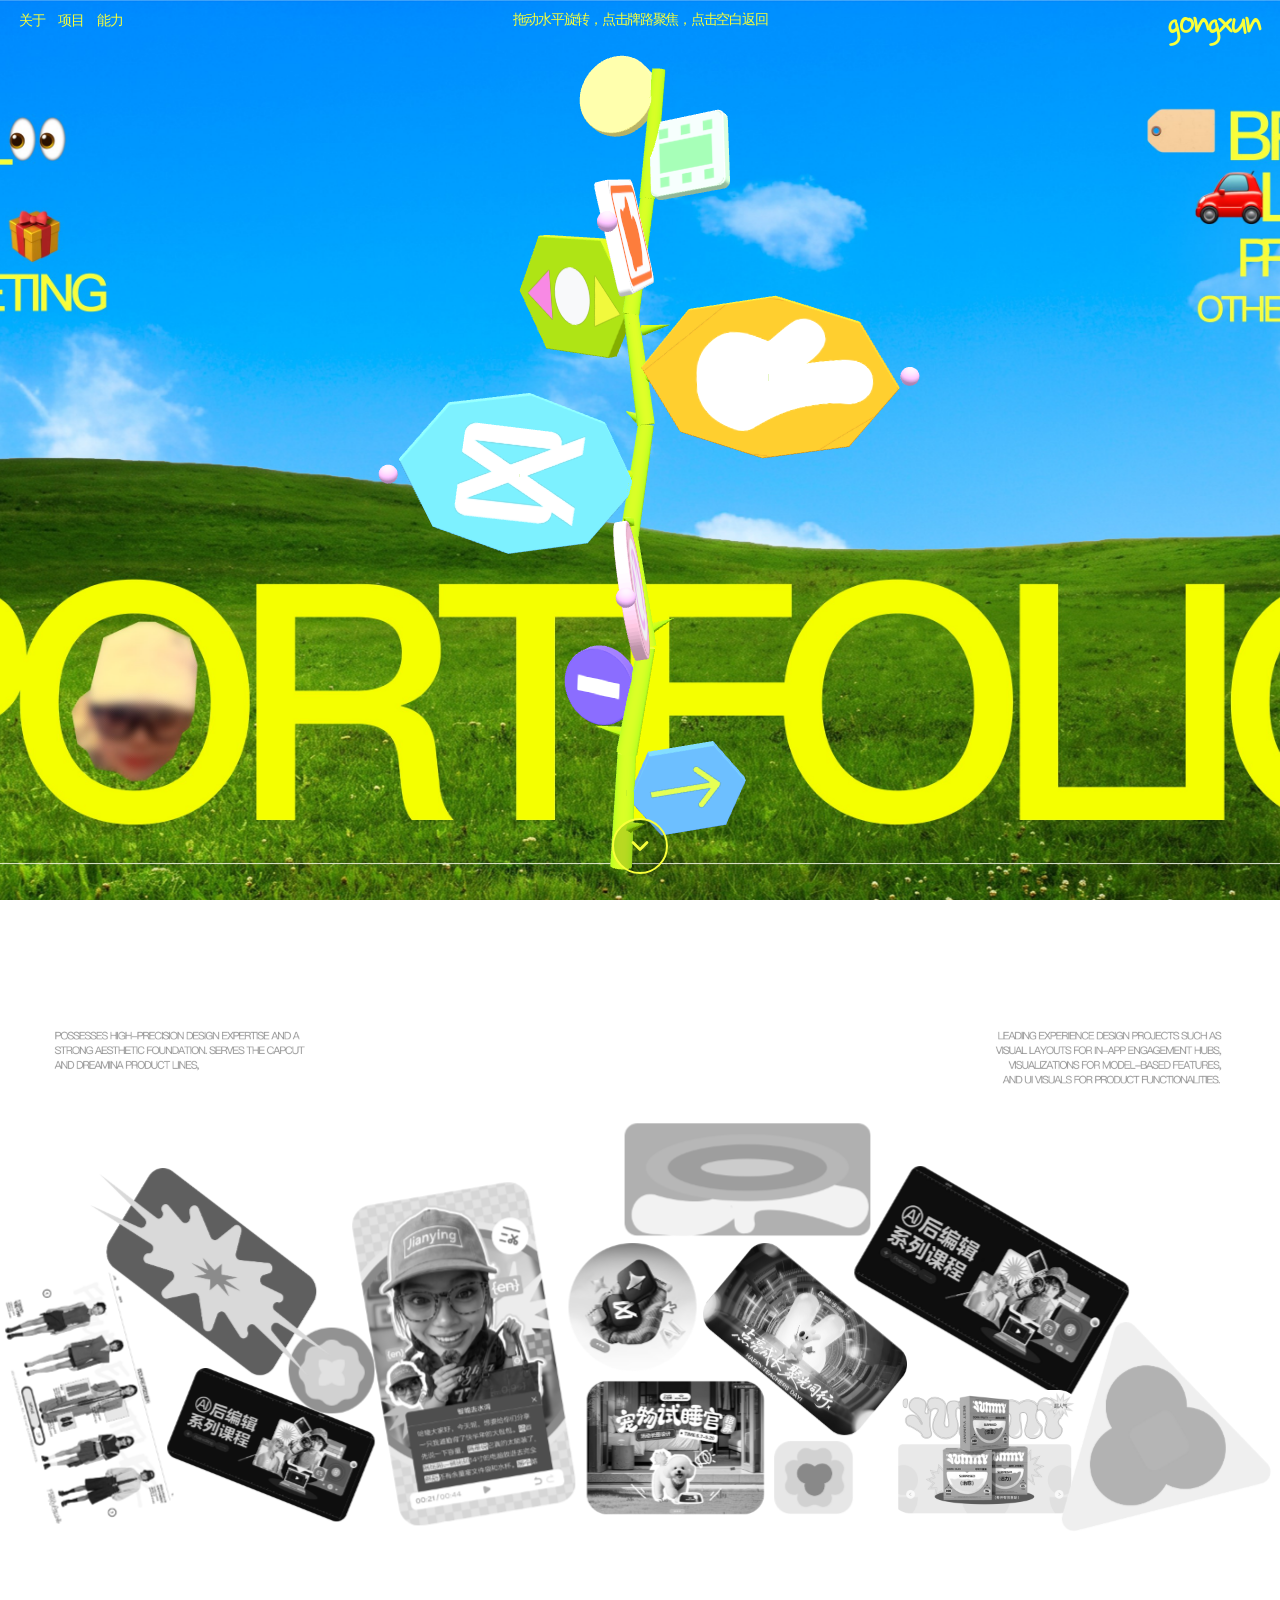
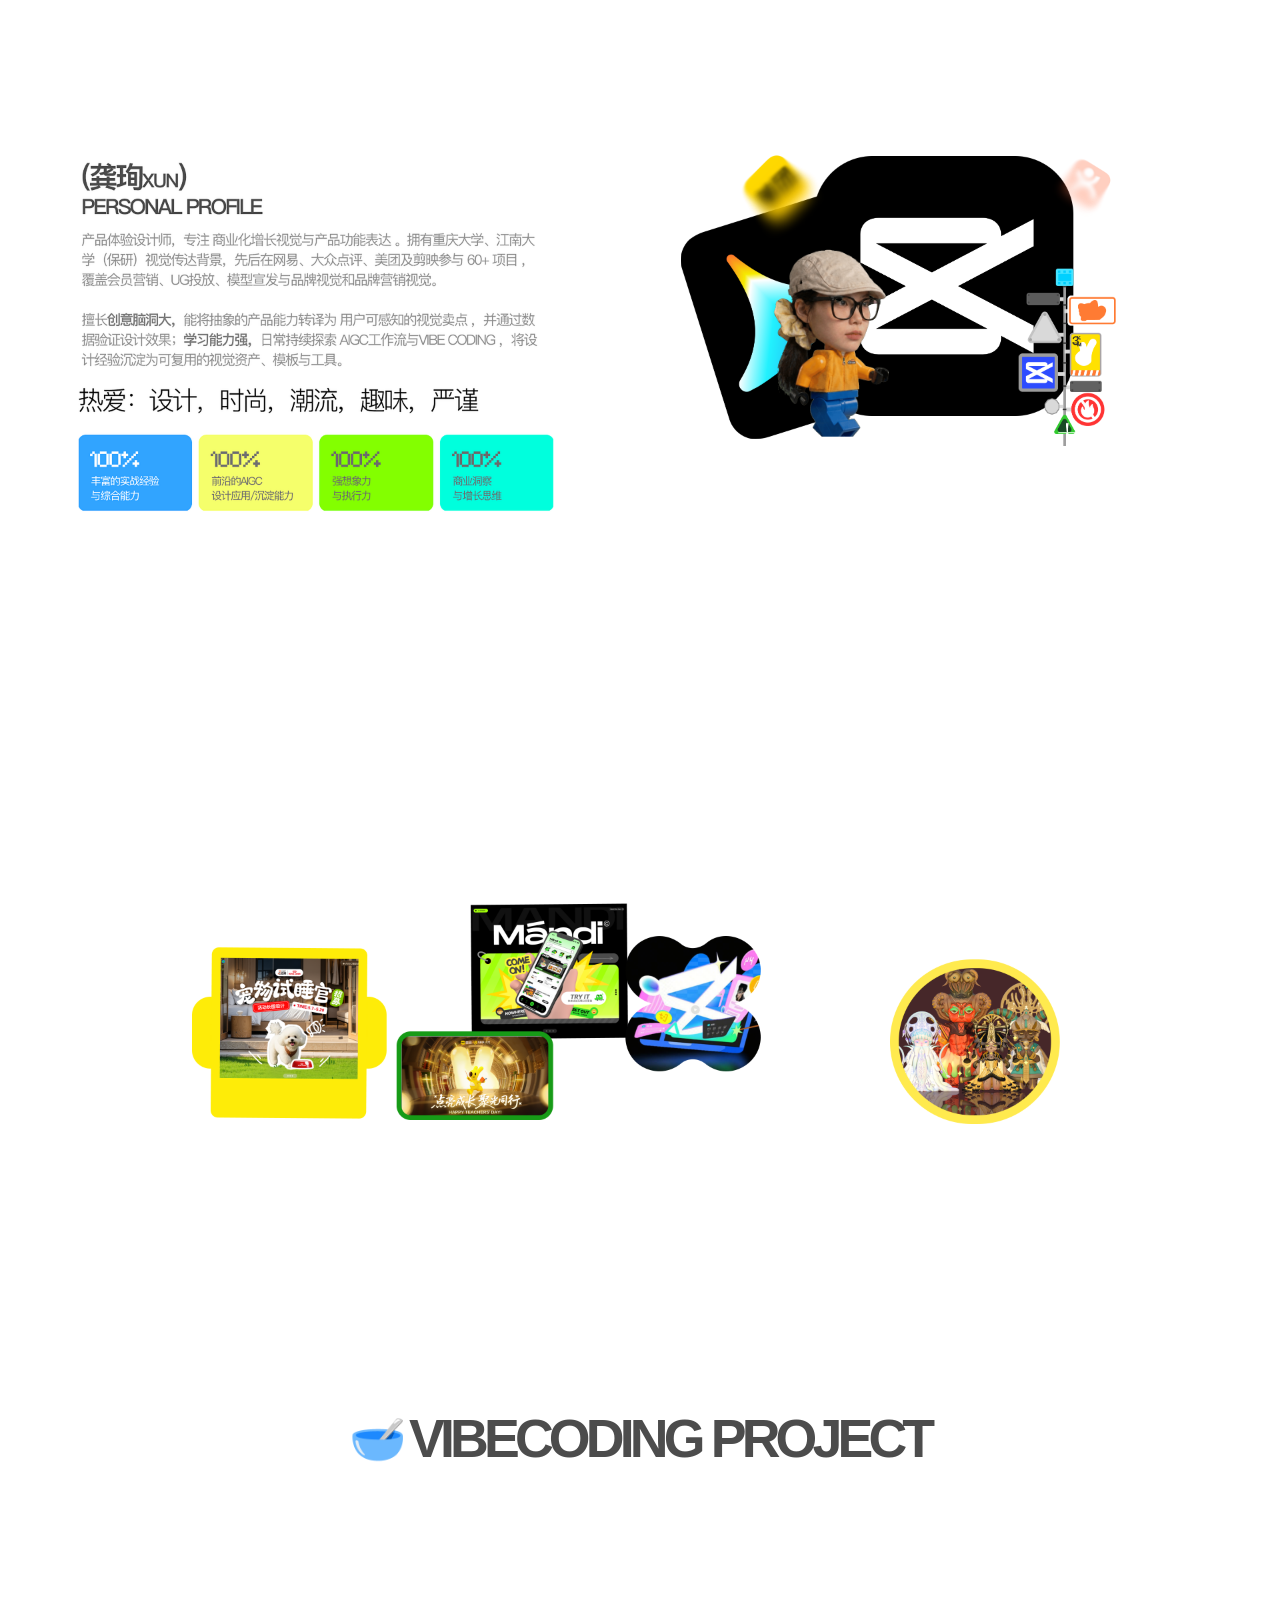
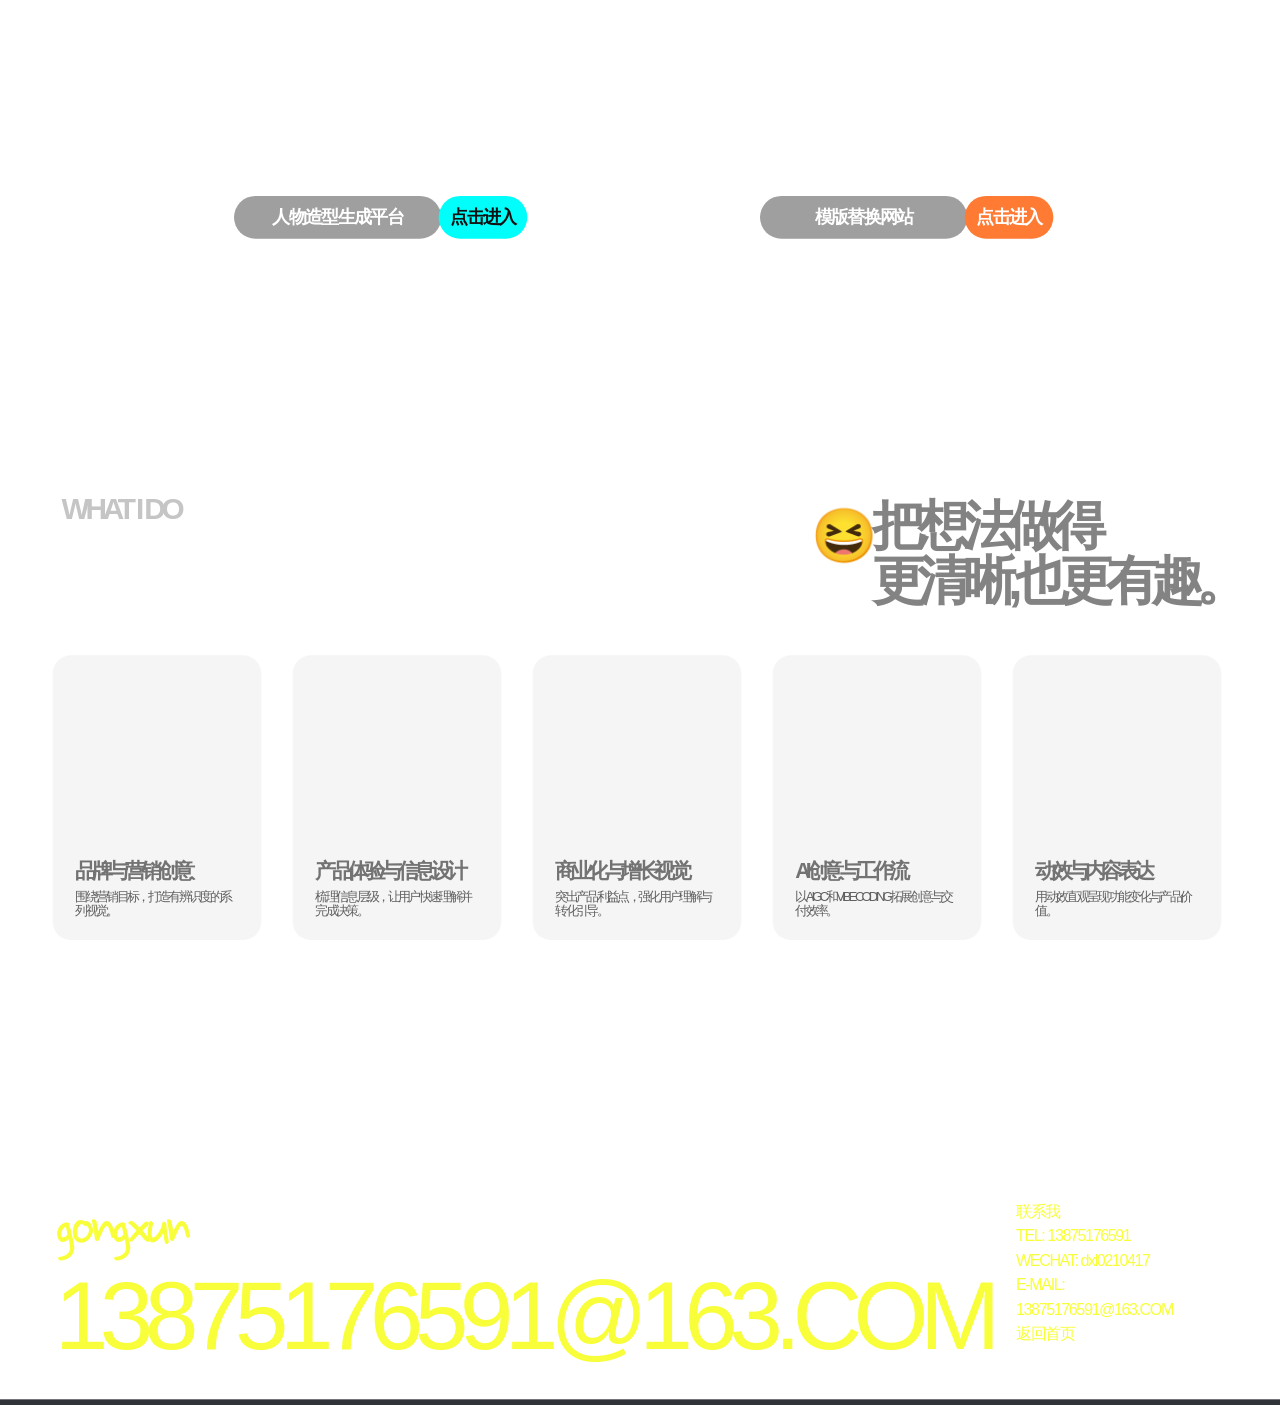
==== commit 9311f877: "replace capcut portfolio PDF" ====
--- a/portfolio.html
+++ b/portfolio.html
@@ -782,7 +782,7 @@
     {id:'iu',z:2,pdf:'mandi.pdf',title:'Māndi 公交盲盒 APP · UI 设计',parts:[
       ['iu-card.png',690.0,2351.9,265.0,281.9],
       ['iu.png',706.2,2399.9,236.0,214.0]]},
-    {id:'cloud',z:3,pdf:'capcut-commercial.pdf?v=20260921-new2',title:'剪映商业化设计作品',parts:[
+    {id:'cloud',z:3,pdf:'capcut-commercial.pdf?v=20260921-new3',title:'剪映商业化设计作品',parts:[
       ['cloud-body.png',878.0,2393.0,322.0,323.0],
       ['cloud-inner.png',938.0,2454.0,203.0,203.0]]},
     {id:'teacher',z:4,pdf:'teachers-day.pdf',title:'美团 · 教师节活动设计「点亮成长，聚光同行」',parts:[
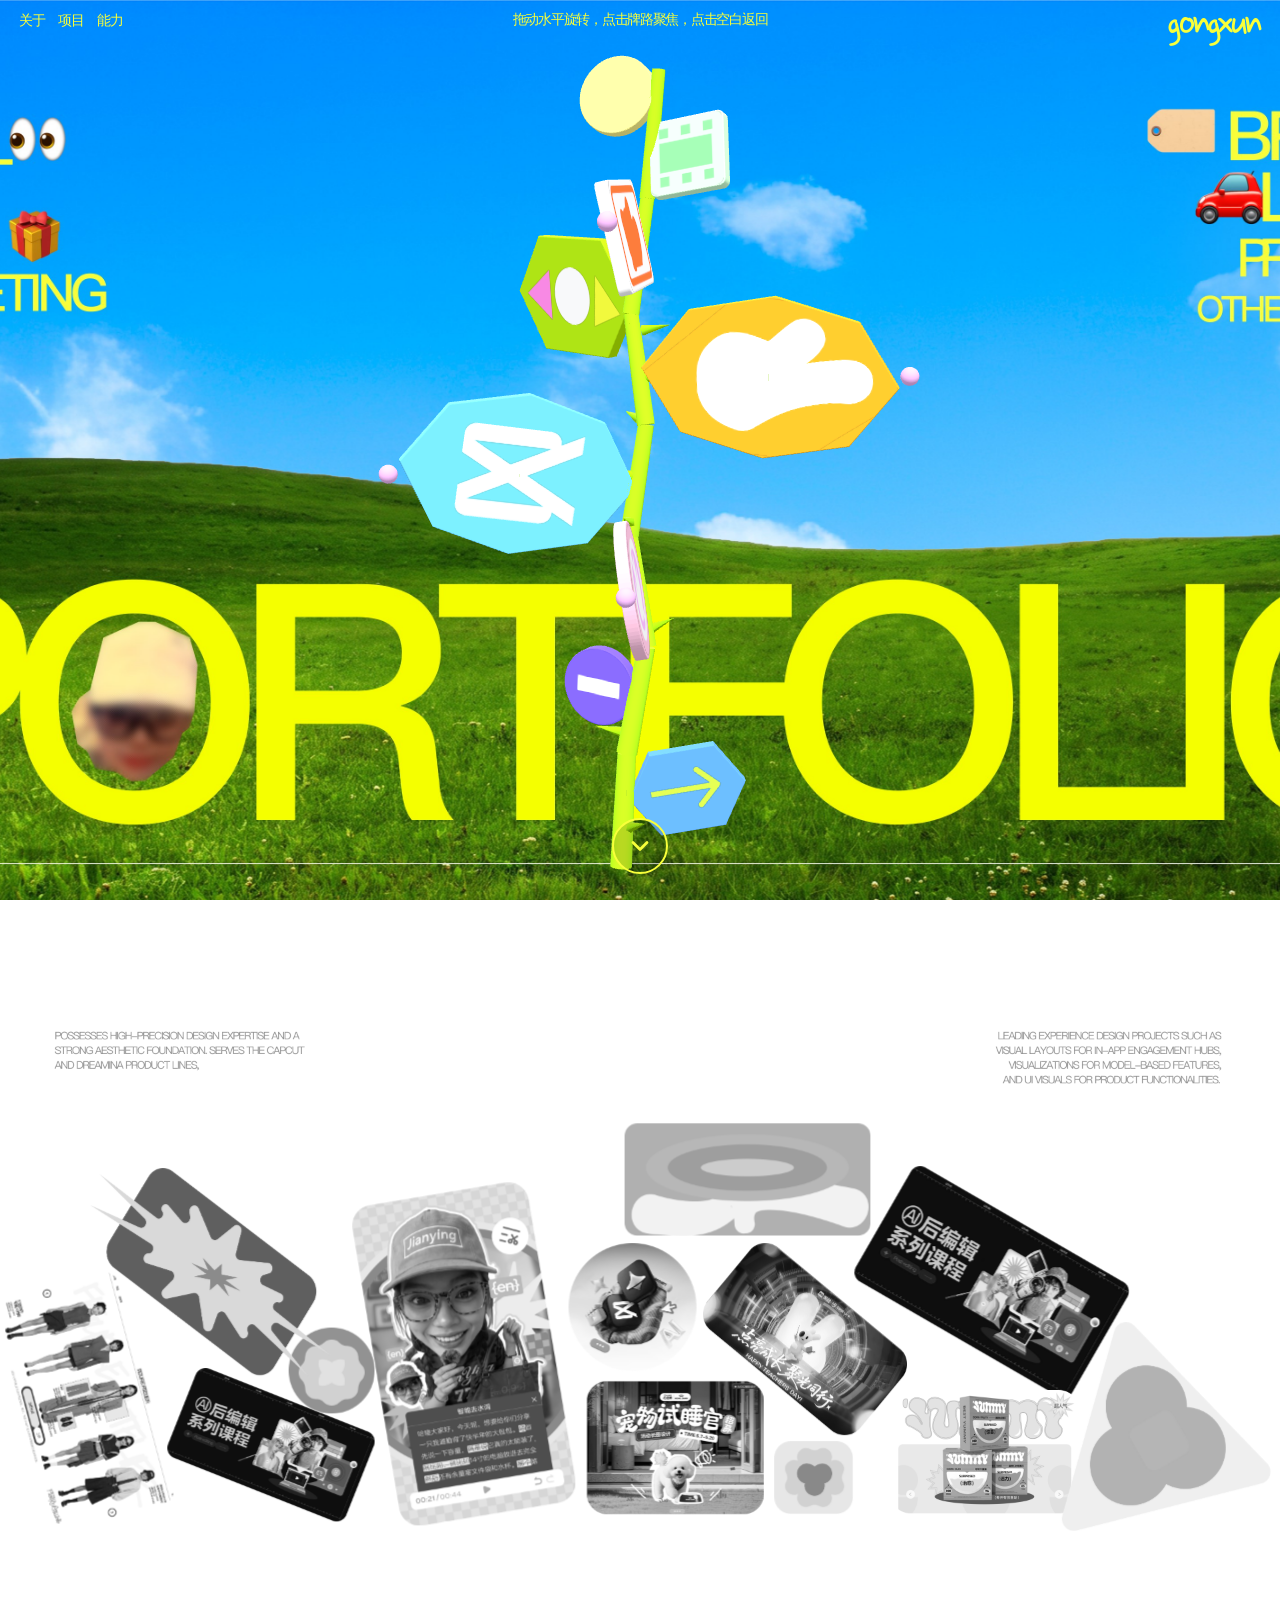
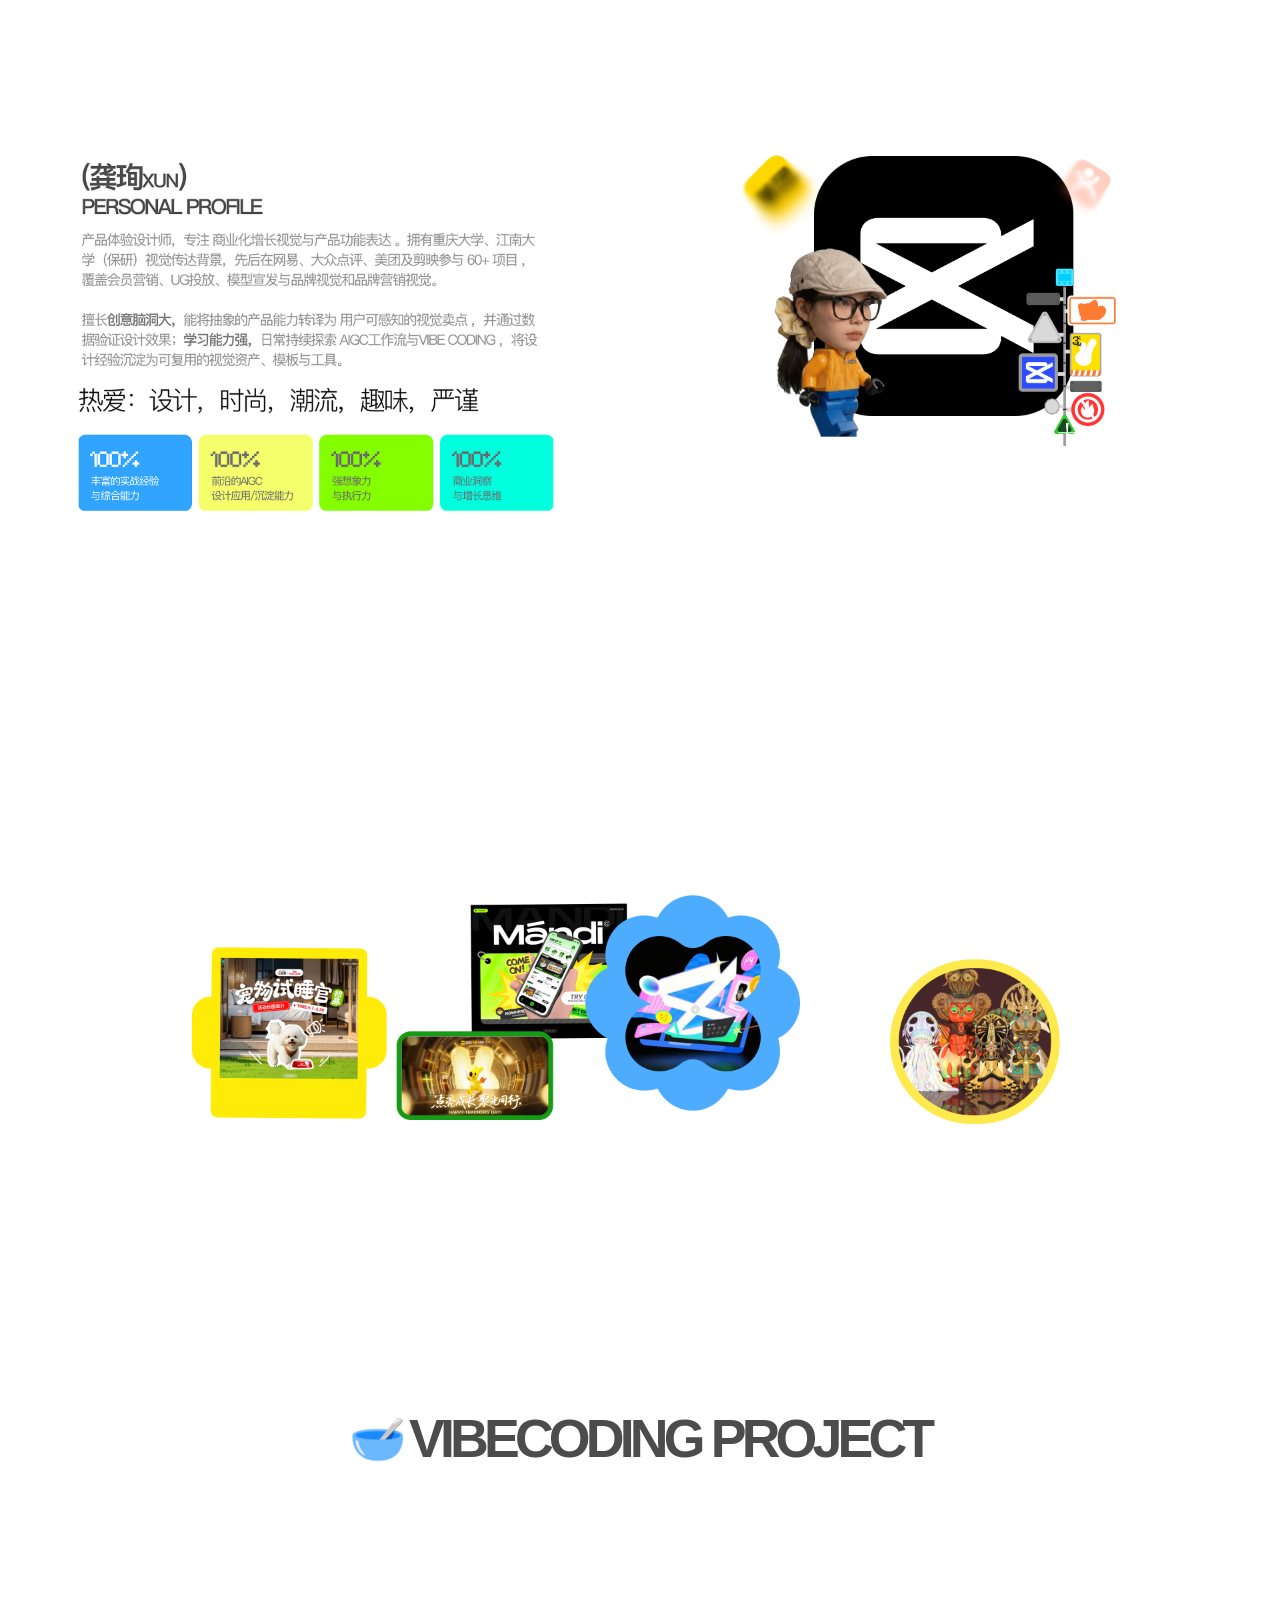
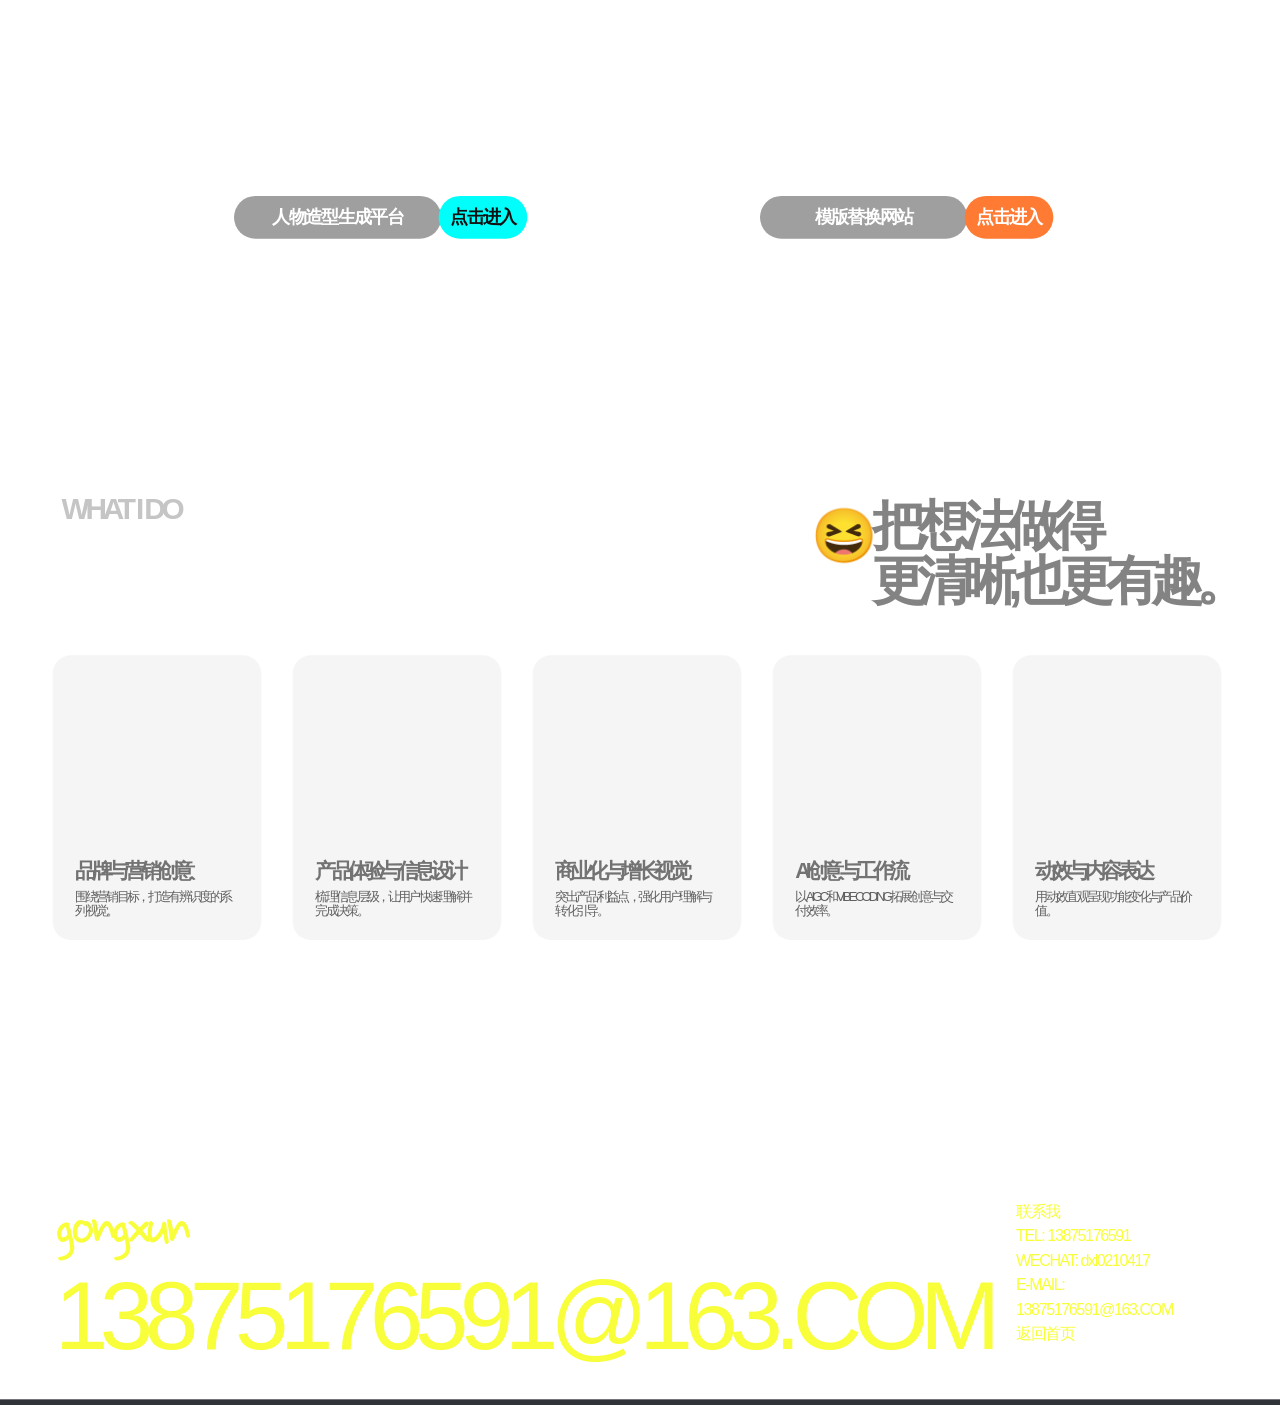
==== commit 82c43404: "update capcut design portfolio PDF" ====
--- a/portfolio.html
+++ b/portfolio.html
@@ -782,7 +782,7 @@
     {id:'iu',z:2,pdf:'mandi.pdf',title:'Māndi 公交盲盒 APP · UI 设计',parts:[
       ['iu-card.png',690.0,2351.9,265.0,281.9],
       ['iu.png',706.2,2399.9,236.0,214.0]]},
-    {id:'cloud',z:3,pdf:'capcut-commercial.pdf?v=20260921-new3',title:'剪映商业化设计作品',parts:[
+    {id:'cloud',z:3,pdf:'capcut-commercial.pdf?v=20260922-new4',title:'剪映商业化设计作品',parts:[
       ['cloud-body.png',878.0,2393.0,322.0,323.0],
       ['cloud-inner.png',938.0,2454.0,203.0,203.0]]},
     {id:'teacher',z:4,pdf:'teachers-day.pdf',title:'美团 · 教师节活动设计「点亮成长，聚光同行」',parts:[
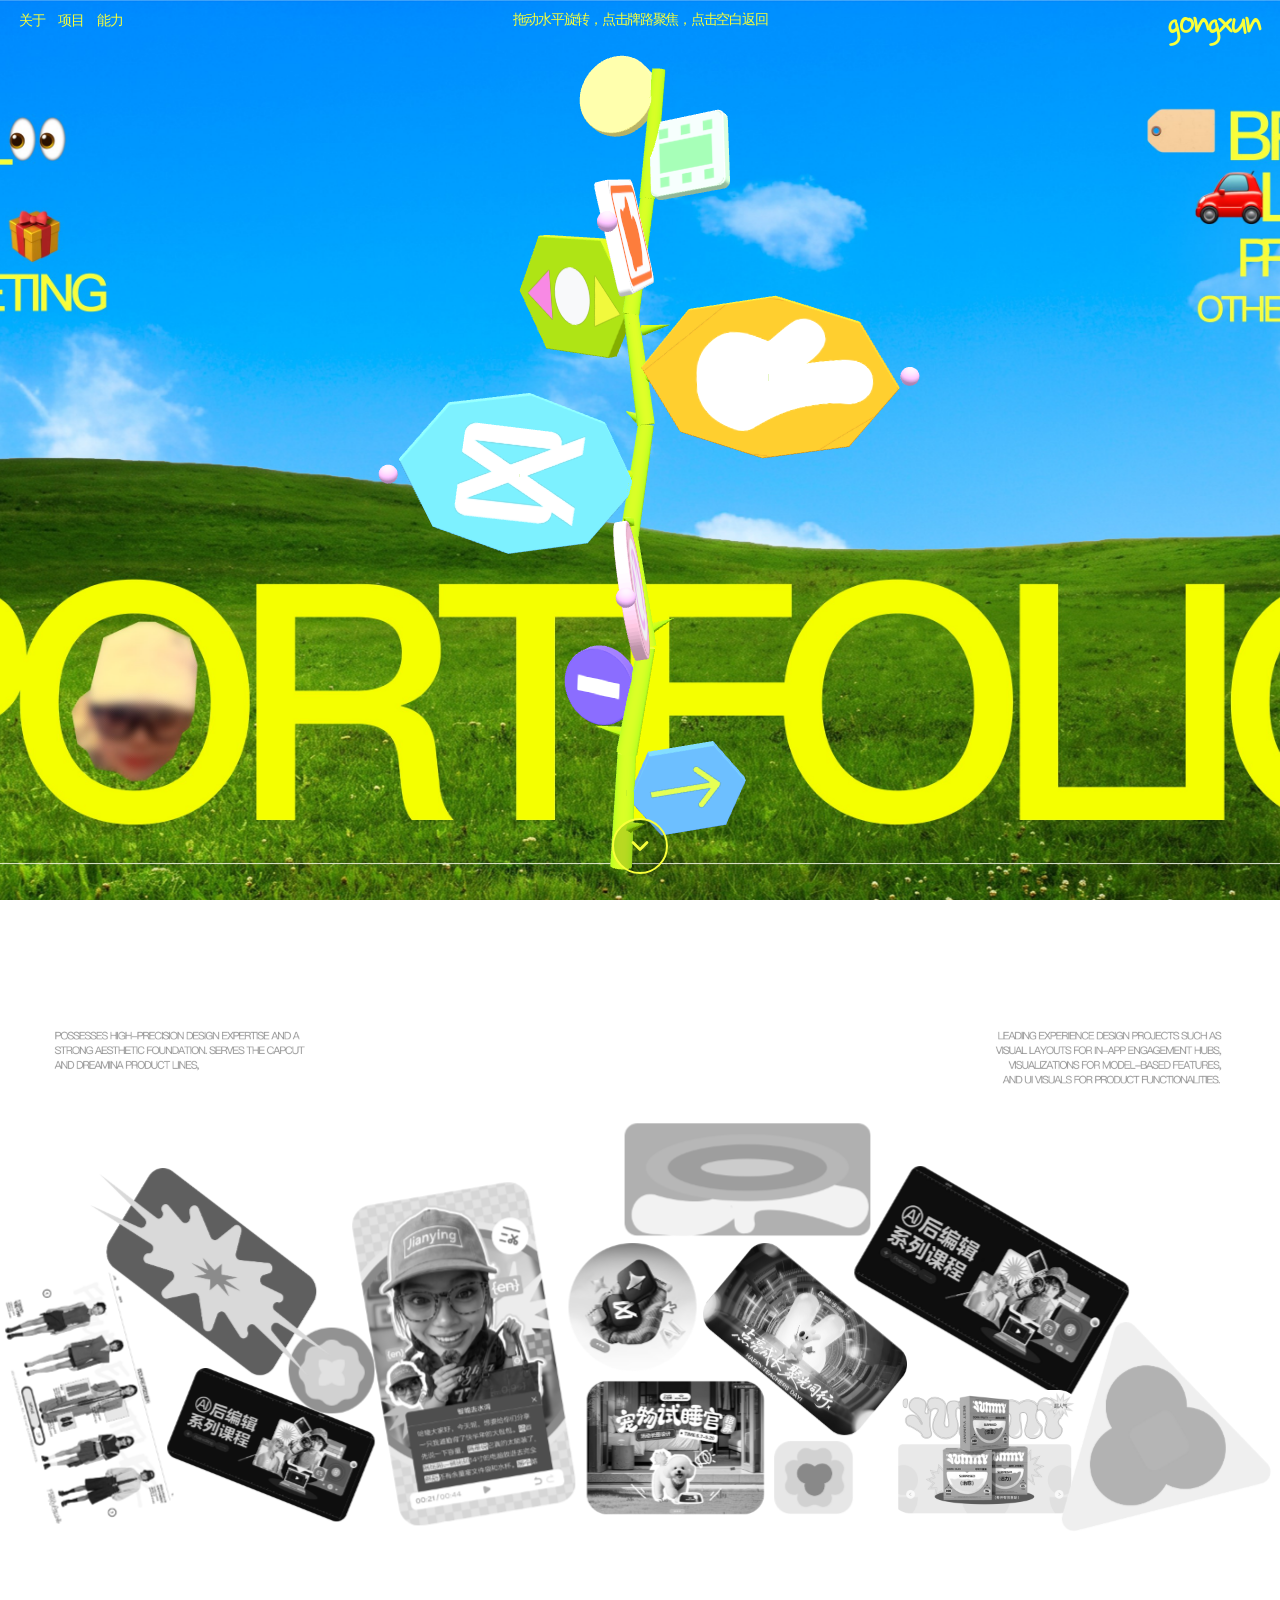
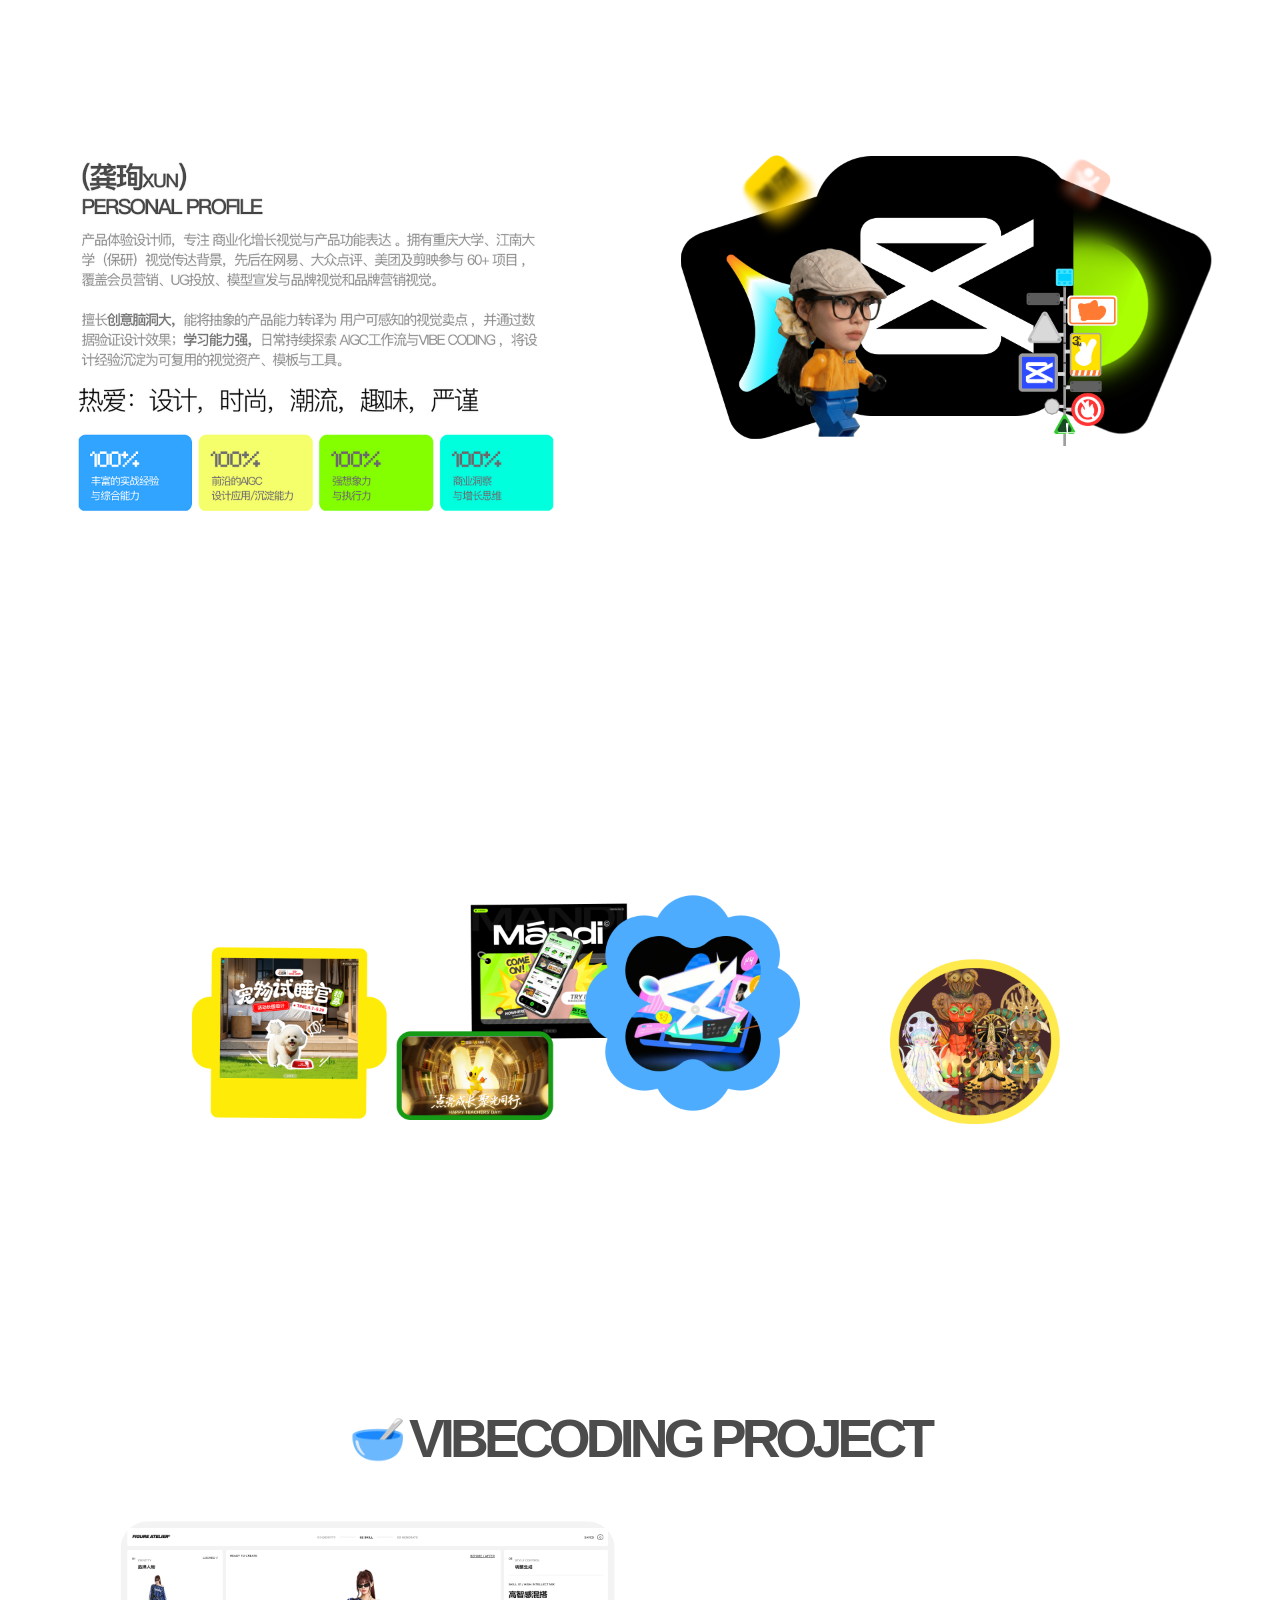
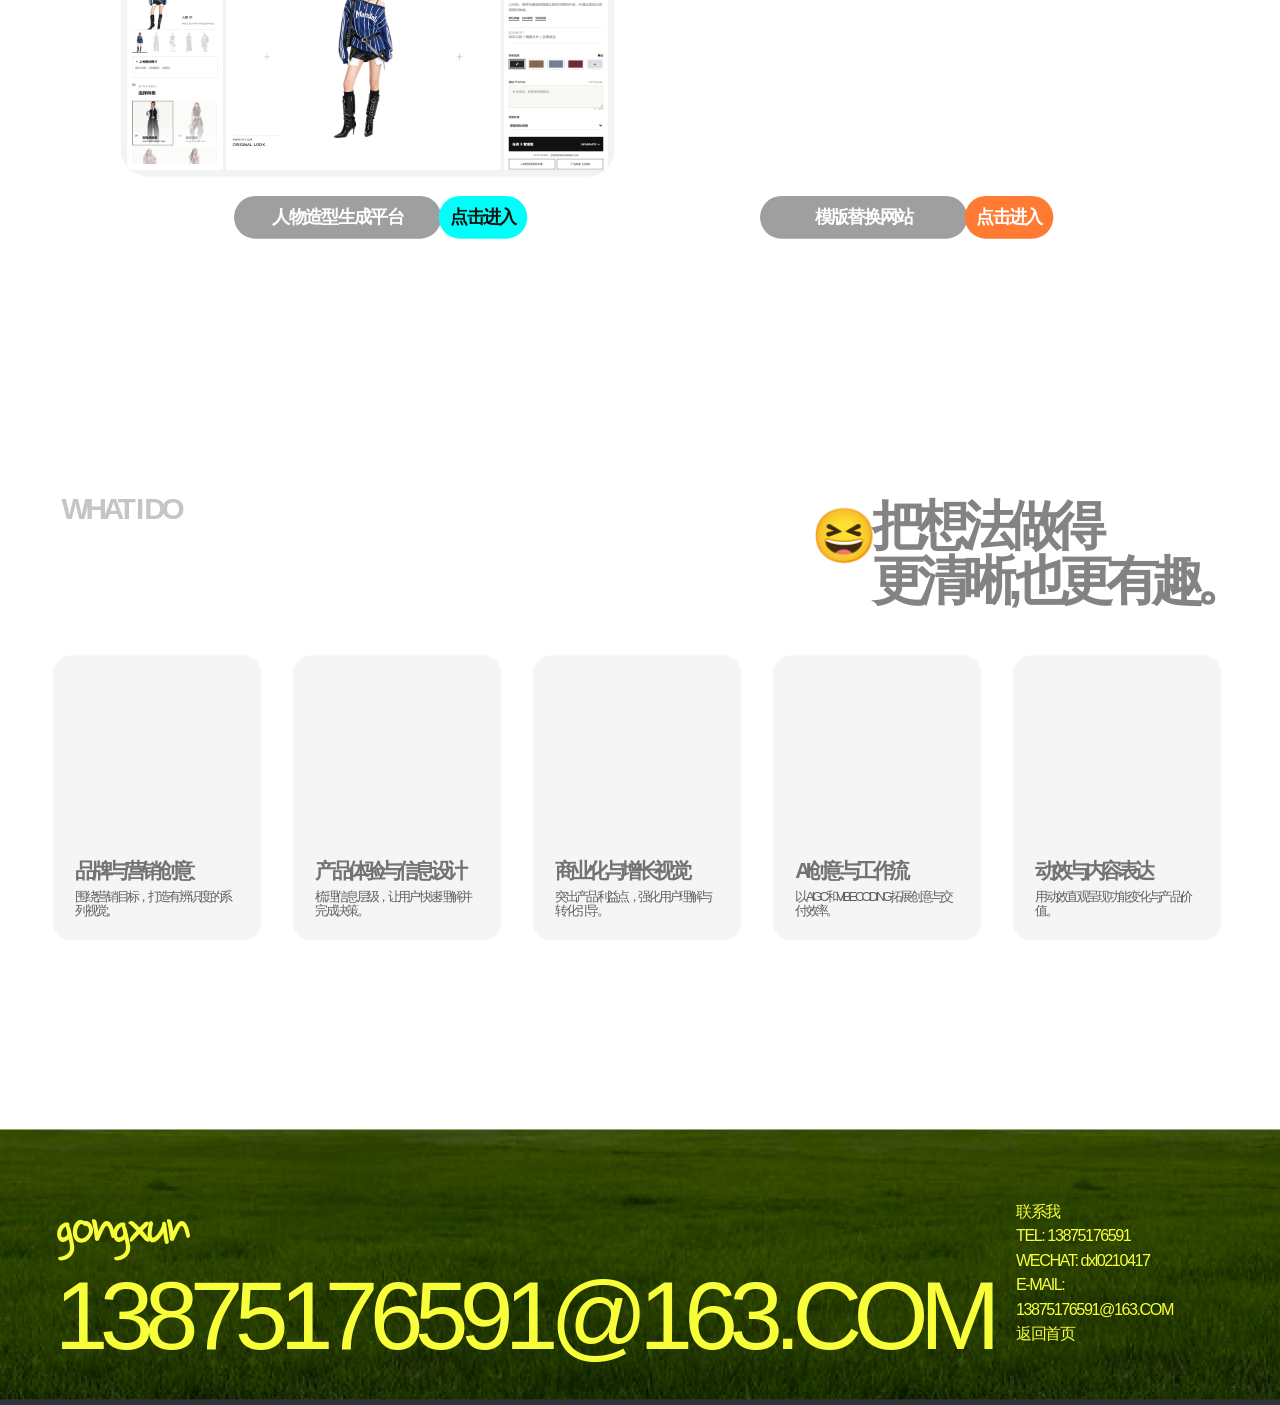
==== commit 2c2f77f1: "replace capcut portfolio with latest PDF" ====
--- a/portfolio.html
+++ b/portfolio.html
@@ -782,7 +782,7 @@
     {id:'iu',z:2,pdf:'mandi.pdf',title:'Māndi 公交盲盒 APP · UI 设计',parts:[
       ['iu-card.png',690.0,2351.9,265.0,281.9],
       ['iu.png',706.2,2399.9,236.0,214.0]]},
-    {id:'cloud',z:3,pdf:'capcut-commercial.pdf?v=20260922-new4',title:'剪映商业化设计作品',parts:[
+    {id:'cloud',z:3,pdf:'capcut-commercial.pdf?v=20260922-new5',title:'剪映商业化设计作品',parts:[
       ['cloud-body.png',878.0,2393.0,322.0,323.0],
       ['cloud-inner.png',938.0,2454.0,203.0,203.0]]},
     {id:'teacher',z:4,pdf:'teachers-day.pdf',title:'美团 · 教师节活动设计「点亮成长，聚光同行」',parts:[
